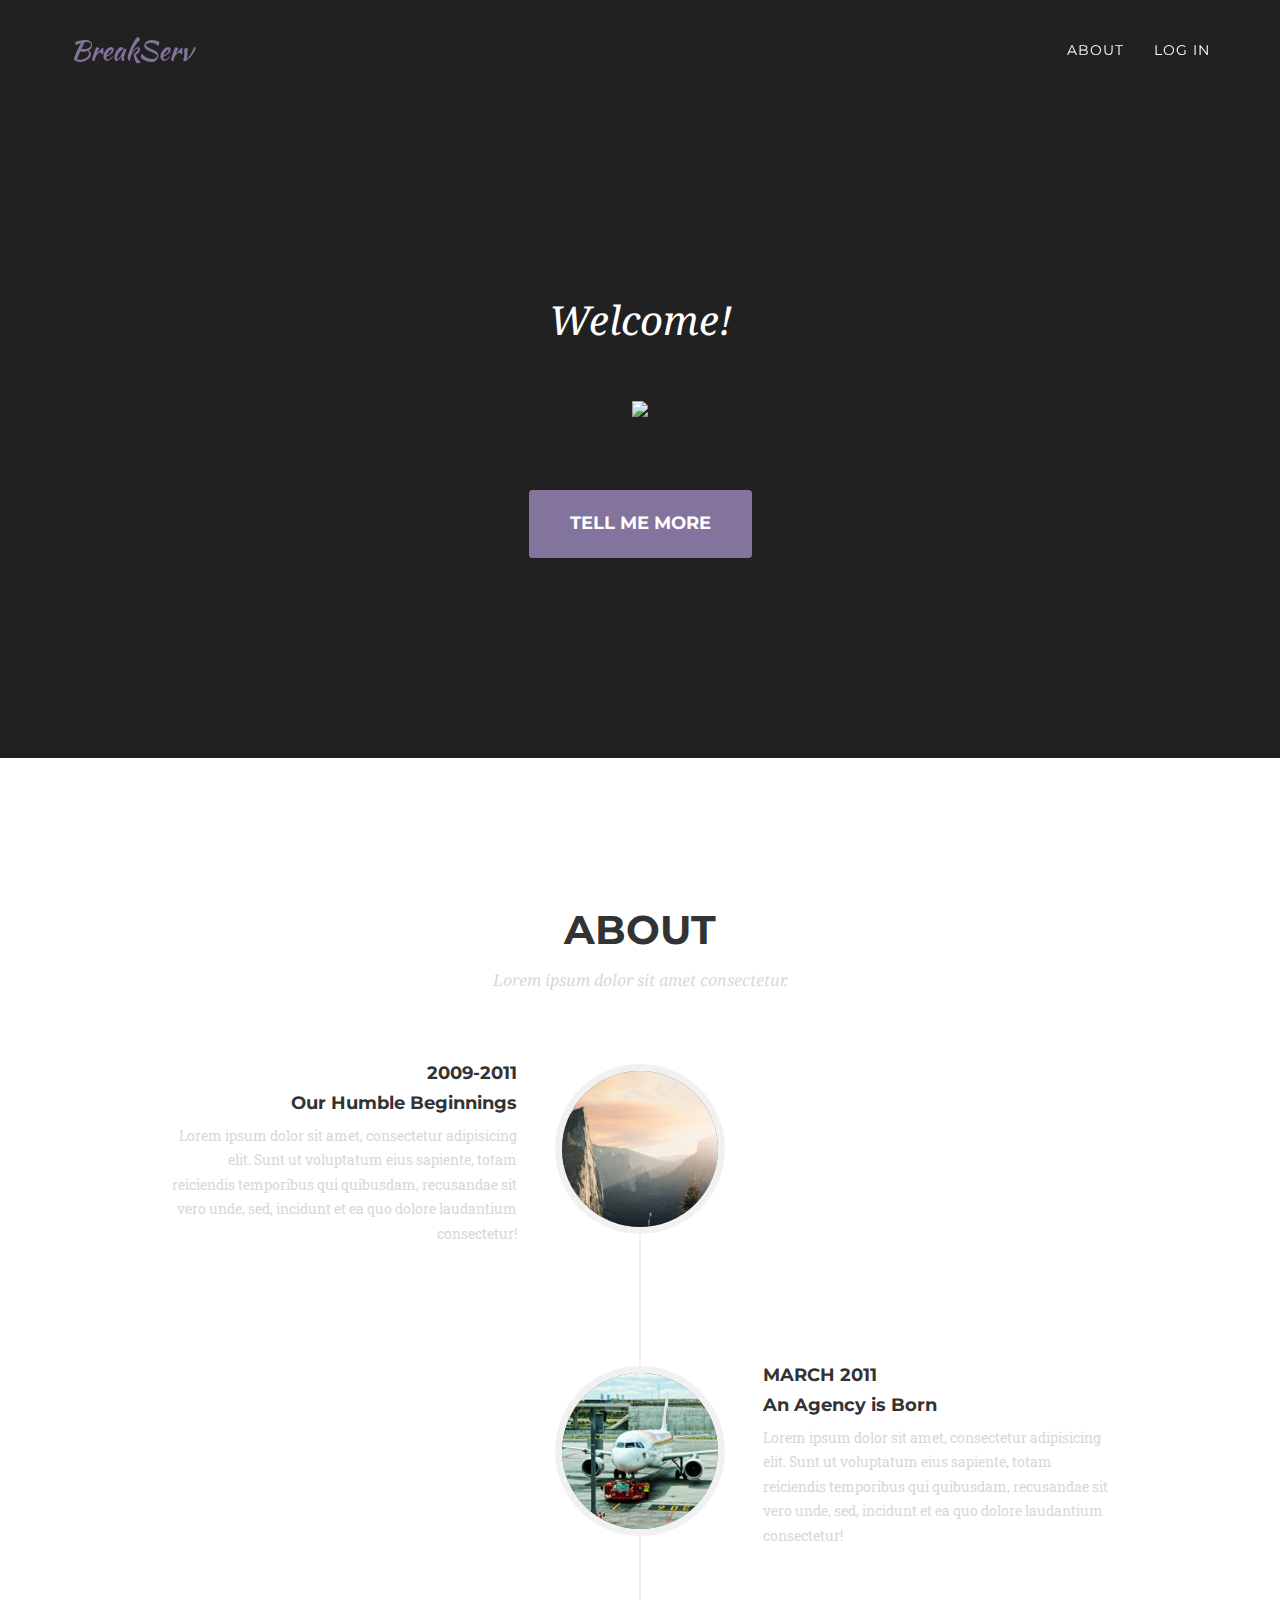
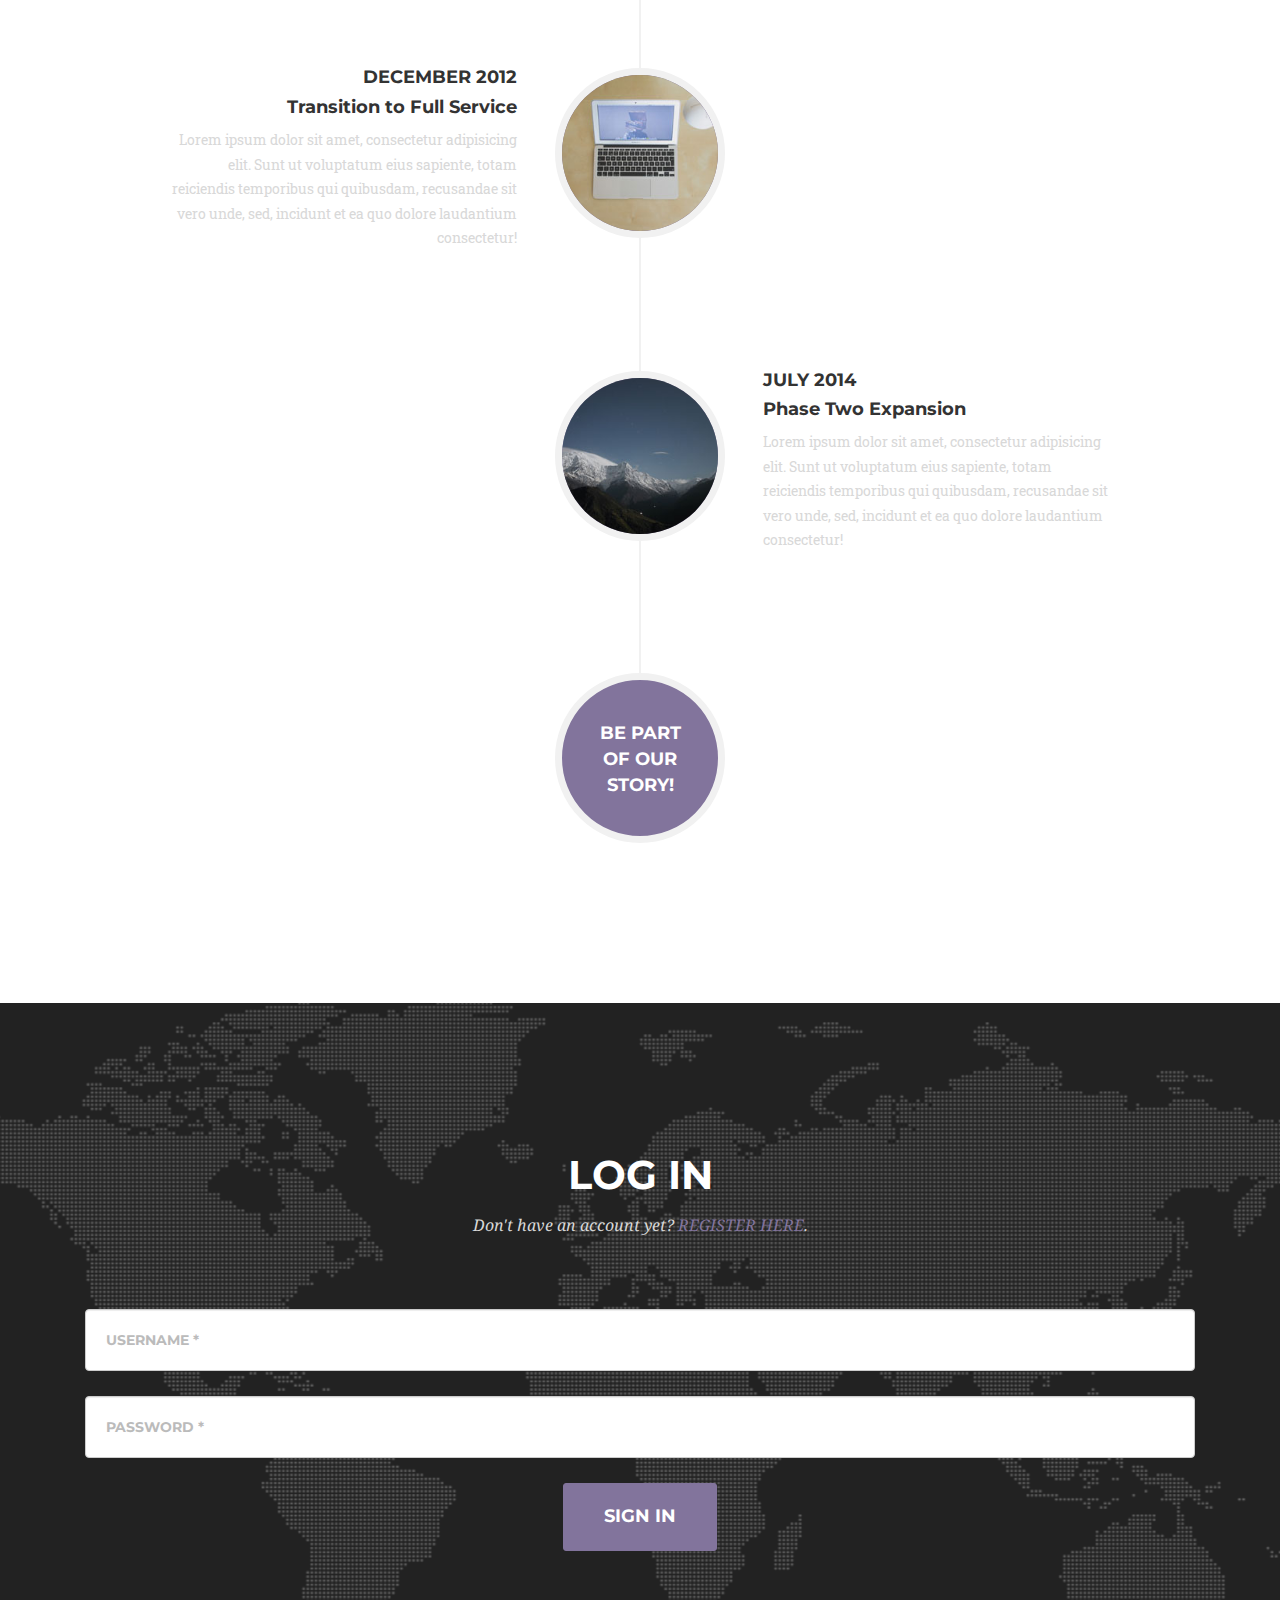
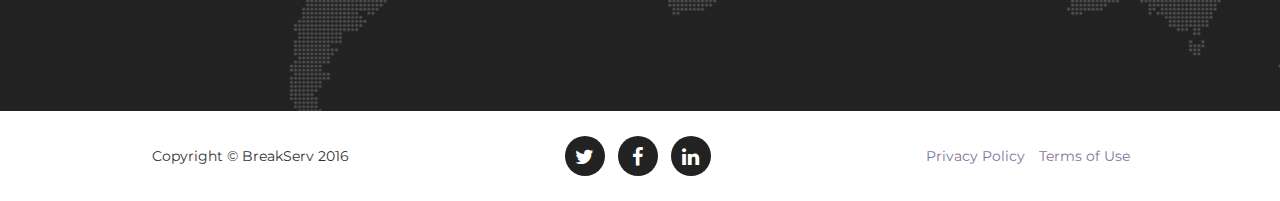
==== index.html @ 4811fb1a "." ====
<!DOCTYPE html>
<html lang="en">

<head>

<!-- ***********************************************************************
     SKELETAL CODE FROM http://startbootstrap.com/template-overviews/agency/ 
     *********************************************************************** -->

    <meta charset="utf-8">
    <meta http-equiv="X-UA-Compatible" content="IE=edge">
    <meta name="viewport" content="width=device-width, initial-scale=1">
    <meta name="description" content="">
    <meta name="author" content="">

    <title>Agency - Start Bootstrap Theme</title>

    <!-- Bootstrap Core CSS -->
    <link href="css/bootstrap.min.css" rel="stylesheet">

    <!-- Custom CSS -->
    <link href="css/agency.css" rel="stylesheet">

    <!-- Custom Fonts -->
    <link href="font-awesome/css/font-awesome.min.css" rel="stylesheet" type="text/css">
    <link href="https://fonts.googleapis.com/css?family=Montserrat:400,700" rel="stylesheet" type="text/css">
    <link href='https://fonts.googleapis.com/css?family=Kaushan+Script' rel='stylesheet' type='text/css'>
    <link href='https://fonts.googleapis.com/css?family=Droid+Serif:400,700,400italic,700italic' rel='stylesheet' type='text/css'>
    <link href='https://fonts.googleapis.com/css?family=Roboto+Slab:400,100,300,700' rel='stylesheet' type='text/css'>

    <!-- HTML5 Shim and Respond.js IE8 support of HTML5 elements and media queries -->
    <!-- WARNING: Respond.js doesn't work if you view the page via file:// -->
    <!--[if lt IE 9]>
        <script src="https://oss.maxcdn.com/libs/html5shiv/3.7.0/html5shiv.js"></script>
        <script src="https://oss.maxcdn.com/libs/respond.js/1.4.2/respond.min.js"></script>
    <![endif]-->

</head>

<body id="page-top" class="index">

    <!-- Navigation -->
    <nav class="navbar navbar-default navbar-fixed-top">
        <div class="container">
            <!-- Brand and toggle get grouped for better mobile display -->
            <div class="navbar-header page-scroll">
                <button type="button" class="navbar-toggle" data-toggle="collapse" data-target="#bs-example-navbar-collapse-1">
                    <span class="sr-only">Toggle navigation</span>
                    <span class="icon-bar"></span>
                    <span class="icon-bar"></span>
                    <span class="icon-bar"></span>
                </button>
                <a class="navbar-brand page-scroll" href="#page-top">BreakServ</a>
            </div>

            <!-- Collect the nav links, forms, and other content for toggling -->
            <div class="collapse navbar-collapse" id="bs-example-navbar-collapse-1">
                <ul class="nav navbar-nav navbar-right">
                    <li class="hidden">
                        <a href="#page-top"></a>
                    </li>
               <!-- <li>
                        <a class="page-scroll" href="#services">Services</a>
                    </li>
                    <li>
                        <a class="page-scroll" href="#portfolio">Portfolio</a>
                    </li> -->
                    <li>
                        <a class="page-scroll" href="#about">About</a>
                    </li>
               <!--     <li>
                        <a class="page-scroll" href="#team">Team</a>
                    </li> -->
                    <li>
                        <a class="page-scroll" href="#login">Log In</a>
                    </li>
                </ul>
            </div>
            <!-- /.navbar-collapse -->
        </div>
        <!-- /.container-fluid -->
    </nav>

    <!-- Header -->
    <header>
        <div class="container">
            <div class="intro-text">
                <div class="intro-lead-in">Welcome!</div>
                <div class="intro-heading"><img src="http://atian.mycpanel2.princeton.edu/breakserv/img/BSLogo.png" width=80%></div>
                <a href="#about" class="page-scroll btn btn-xl">Tell Me More</a>
            </div>
        </div>
    </header>

    <!-- About Section -->
    <section id="about">
        <div class="container">
            <div class="row">
                <div class="col-lg-12 text-center">
                    <h2 class="section-heading">About</h2>
                    <h3 class="section-subheading text-muted">Lorem ipsum dolor sit amet consectetur.</h3>
                </div>
            </div>
            <div class="row">
                <div class="col-lg-12">
                    <ul class="timeline">
                        <li>
                            <div class="timeline-image">
                                <img class="img-circle img-responsive" src="img/about/1.jpg" alt="">
                            </div>
                            <div class="timeline-panel">
                                <div class="timeline-heading">
                                    <h4>2009-2011</h4>
                                    <h4 class="subheading">Our Humble Beginnings</h4>
                                </div>
                                <div class="timeline-body">
                                    <p class="text-muted">Lorem ipsum dolor sit amet, consectetur adipisicing elit. Sunt ut voluptatum eius sapiente, totam reiciendis temporibus qui quibusdam, recusandae sit vero unde, sed, incidunt et ea quo dolore laudantium consectetur!</p>
                                </div>
                            </div>
                        </li>
                        <li class="timeline-inverted">
                            <div class="timeline-image">
                                <img class="img-circle img-responsive" src="img/about/2.jpg" alt="">
                            </div>
                            <div class="timeline-panel">
                                <div class="timeline-heading">
                                    <h4>March 2011</h4>
                                    <h4 class="subheading">An Agency is Born</h4>
                                </div>
                                <div class="timeline-body">
                                    <p class="text-muted">Lorem ipsum dolor sit amet, consectetur adipisicing elit. Sunt ut voluptatum eius sapiente, totam reiciendis temporibus qui quibusdam, recusandae sit vero unde, sed, incidunt et ea quo dolore laudantium consectetur!</p>
                                </div>
                            </div>
                        </li>
                        <li>
                            <div class="timeline-image">
                                <img class="img-circle img-responsive" src="img/about/3.jpg" alt="">
                            </div>
                            <div class="timeline-panel">
                                <div class="timeline-heading">
                                    <h4>December 2012</h4>
                                    <h4 class="subheading">Transition to Full Service</h4>
                                </div>
                                <div class="timeline-body">
                                    <p class="text-muted">Lorem ipsum dolor sit amet, consectetur adipisicing elit. Sunt ut voluptatum eius sapiente, totam reiciendis temporibus qui quibusdam, recusandae sit vero unde, sed, incidunt et ea quo dolore laudantium consectetur!</p>
                                </div>
                            </div>
                        </li>
                        <li class="timeline-inverted">
                            <div class="timeline-image">
                                <img class="img-circle img-responsive" src="img/about/4.jpg" alt="">
                            </div>
                            <div class="timeline-panel">
                                <div class="timeline-heading">
                                    <h4>July 2014</h4>
                                    <h4 class="subheading">Phase Two Expansion</h4>
                                </div>
                                <div class="timeline-body">
                                    <p class="text-muted">Lorem ipsum dolor sit amet, consectetur adipisicing elit. Sunt ut voluptatum eius sapiente, totam reiciendis temporibus qui quibusdam, recusandae sit vero unde, sed, incidunt et ea quo dolore laudantium consectetur!</p>
                                </div>
                            </div>
                        </li>
                        <li class="timeline-inverted">
                            <div class="timeline-image">
                                <h4>Be Part
                                    <br>Of Our
                                    <br>Story!</h4>
                            </div>
                        </li>
                    </ul>
                </div>
            </div>
        </div>
    </section>

    <!-- LogIn Section -->
    <section id="login">
        <div class="container">
            <div class="row">
                <div class="col-lg-12 text-center">
                    <h2 class="section-heading">Log In</h2>
                    <h3 class="section-subheading text-muted">Don't have an account yet? <a href="newMember.html">REGISTER HERE</a>.</h3>
                </div>
            </div>
            <div class="row">
                <div class="col-lg-12">


         <!--<td ALIGN=RIGHT><FORM action="login.php" method="post">
         <P>
         <center>
         <LABEL for="user">Username: </LABEL>
              <INPUT type="text" name="User"><BR>
         <LABEL for="pass">Password: </LABEL>
              <INPUT type="password" name="Pass"><BR><BR><BR>
<button type="submit" class="btn btn-xl">Sign In</button></center>
         </P>
         </FORM>
         </td> </tr> </table>
         </div>
         </div>-->


        <div class="col-lg-12 text-center">
         <td ALIGN=RIGHT><FORM action="login.php" method="post">

                    <div class="form-group">
                     <input type="text" class="form-control" placeholder="Username *" name="User" required data-validation-required-message="Please enter your username.">
                     </div>
                                <div class="form-group">
                     <input type="password" class="form-control" placeholder="Password *" name="Pass" required data-validation-required-message="Please enter your password.">
                     </div>

<button type="submit" class="btn btn-xl">Sign In</button></center>
         </P>
         </FORM>
         </td> </tr> </table>
         </div>
         </div>
<!--
                    <td ALIGN=RIGHT><form action="login.php" method="post">
                    <div class="form-group">
                     <input type="text" class="form-control" placeholder="Username *" id="Email" required data-validation-required-message="Please enter your username.">
                     </div>
                    <div class="form-group">
                     <input type="text" class="form-control" placeholder="Password *" id="Pass" required data-validation-required-message="Please enter your password.">
                     </div>
                            <div class="col-lg-12 text-center">
                                <div id="success"></div>
                                <INPUT type="submit" value="Sign In">
                            </div>
                            </form> -->

                  <!--  <form name="sentMessage" id="contactForm" novalidate>
                        <div class="row">
                            <div class="col-md-6">
                                <div class="form-group">
                                    <input type="text" class="form-control" placeholder="Username *" id="name" required data-validation-required-message="Please enter your name.">
                                    <p class="help-block text-danger"></p>
                                </div>
                                <div class="form-group">
                                    <input type="email" class="form-control" placeholder="Your Email *" id="email" required data-validation-required-message="Please enter your email address.">
                                    <p class="help-block text-danger"></p>
                                </div>
                                <div class="form-group">
                                    <input type="tel" class="form-control" placeholder="Your Phone *" id="phone" required data-validation-required-message="Please enter your phone number.">
                                    <p class="help-block text-danger"></p>
                                </div>
                            </div>
                            <div class="col-md-6">
                                <div class="form-group">
                                    <textarea class="form-control" placeholder="Your Message *" id="message" required data-validation-required-message="Please enter a message."></textarea>
                                    <p class="help-block text-danger"></p>
                                </div>
                            </div>
                            <div class="clearfix"></div>
                            <div class="col-lg-12 text-center">
                                <div id="success"></div>
                                <button type="submit" class="btn btn-xl">Send Message</button>
                            </div>
                        </div>
                    </form> -->
                </div>
            </div>
        </div>
    </section>

    <footer>
        <div class="container">
            <div class="row">
                <div class="col-md-4">
                    <span class="copyright">Copyright &copy; BreakServ 2016</span>
                </div>
                <div class="col-md-4">
                    <ul class="list-inline social-buttons">
                        <li><a href="#"><i class="fa fa-twitter"></i></a>
                        </li>
                        <li><a href="#"><i class="fa fa-facebook"></i></a>
                        </li>
                        <li><a href="#"><i class="fa fa-linkedin"></i></a>
                        </li>
                    </ul>
                </div>
                <div class="col-md-4">
                    <ul class="list-inline quicklinks">
                        <li><a href="#">Privacy Policy</a>
                        </li>
                        <li><a href="#">Terms of Use</a>
                        </li>
                    </ul>
                </div>
            </div>
        </div>
    </footer>

    <!-- Portfolio Modals -->
    <!-- Use the modals below to showcase details about your portfolio projects! -->

    <!-- Portfolio Modal 1 -->
    <div class="portfolio-modal modal fade" id="portfolioModal1" tabindex="-1" role="dialog" aria-hidden="true">
        <div class="modal-content">
            <div class="close-modal" data-dismiss="modal">
                <div class="lr">
                    <div class="rl">
                    </div>
                </div>
            </div>
            <div class="container">
                <div class="row">
                    <div class="col-lg-8 col-lg-offset-2">
                        <div class="modal-body">
                            <!-- Project Details Go Here -->
                            <h2>Project Name</h2>
                            <p class="item-intro text-muted">Lorem ipsum dolor sit amet consectetur.</p>
                            <img class="img-responsive img-centered" src="img/portfolio/roundicons-free.png" alt="">
                            <p>Use this area to describe your project. Lorem ipsum dolor sit amet, consectetur adipisicing elit. Est blanditiis dolorem culpa incidunt minus dignissimos deserunt repellat aperiam quasi sunt officia expedita beatae cupiditate, maiores repudiandae, nostrum, reiciendis facere nemo!</p>
                            <p>
                                <strong>Want these icons in this portfolio item sample?</strong>You can download 60 of them for free, courtesy of <a href="https://getdpd.com/cart/hoplink/18076?referrer=bvbo4kax5k8ogc">RoundIcons.com</a>, or you can purchase the 1500 icon set <a href="https://getdpd.com/cart/hoplink/18076?referrer=bvbo4kax5k8ogc">here</a>.</p>
                            <ul class="list-inline">
                                <li>Date: July 2014</li>
                                <li>Client: Round Icons</li>
                                <li>Category: Graphic Design</li>
                            </ul>
                            <button type="button" class="btn btn-primary" data-dismiss="modal"><i class="fa fa-times"></i> Close Project</button>
                        </div>
                    </div>
                </div>
            </div>
        </div>
    </div>

    <!-- Portfolio Modal 2 -->
    <div class="portfolio-modal modal fade" id="portfolioModal2" tabindex="-1" role="dialog" aria-hidden="true">
        <div class="modal-content">
            <div class="close-modal" data-dismiss="modal">
                <div class="lr">
                    <div class="rl">
                    </div>
                </div>
            </div>
            <div class="container">
                <div class="row">
                    <div class="col-lg-8 col-lg-offset-2">
                        <div class="modal-body">
                            <h2>Project Heading</h2>
                            <p class="item-intro text-muted">Lorem ipsum dolor sit amet consectetur.</p>
                            <img class="img-responsive img-centered" src="img/portfolio/startup-framework-preview.png" alt="">
                            <p><a href="http://designmodo.com/startup/?u=787">Startup Framework</a> is a website builder for professionals. Startup Framework contains components and complex blocks (PSD+HTML Bootstrap themes and templates) which can easily be integrated into almost any design. All of these components are made in the same style, and can easily be integrated into projects, allowing you to create hundreds of solutions for your future projects.</p>
                            <p>You can preview Startup Framework <a href="http://designmodo.com/startup/?u=787">here</a>.</p>
                            <button type="button" class="btn btn-primary" data-dismiss="modal"><i class="fa fa-times"></i> Close Project</button>
                        </div>
                    </div>
                </div>
            </div>
        </div>
    </div>

    <!-- Portfolio Modal 3 -->
    <div class="portfolio-modal modal fade" id="portfolioModal3" tabindex="-1" role="dialog" aria-hidden="true">
        <div class="modal-content">
            <div class="close-modal" data-dismiss="modal">
                <div class="lr">
                    <div class="rl">
                    </div>
                </div>
            </div>
            <div class="container">
                <div class="row">
                    <div class="col-lg-8 col-lg-offset-2">
                        <div class="modal-body">
                            <!-- Project Details Go Here -->
                            <h2>Project Name</h2>
                            <p class="item-intro text-muted">Lorem ipsum dolor sit amet consectetur.</p>
                            <img class="img-responsive img-centered" src="img/portfolio/treehouse-preview.png" alt="">
                            <p>Treehouse is a free PSD web template built by <a href="https://www.behance.net/MathavanJaya">Mathavan Jaya</a>. This is bright and spacious design perfect for people or startup companies looking to showcase their apps or other projects.</p>
                            <p>You can download the PSD template in this portfolio sample item at <a href="http://freebiesxpress.com/gallery/treehouse-free-psd-web-template/">FreebiesXpress.com</a>.</p>
                            <button type="button" class="btn btn-primary" data-dismiss="modal"><i class="fa fa-times"></i> Close Project</button>
                        </div>
                    </div>
                </div>
            </div>
        </div>
    </div>

    <!-- Portfolio Modal 4 -->
    <div class="portfolio-modal modal fade" id="portfolioModal4" tabindex="-1" role="dialog" aria-hidden="true">
        <div class="modal-content">
            <div class="close-modal" data-dismiss="modal">
                <div class="lr">
                    <div class="rl">
                    </div>
                </div>
            </div>
            <div class="container">
                <div class="row">
                    <div class="col-lg-8 col-lg-offset-2">
                        <div class="modal-body">
                            <!-- Project Details Go Here -->
                            <h2>Project Name</h2>
                            <p class="item-intro text-muted">Lorem ipsum dolor sit amet consectetur.</p>
                            <img class="img-responsive img-centered" src="img/portfolio/golden-preview.png" alt="">
                            <p>Start Bootstrap's Agency theme is based on Golden, a free PSD website template built by <a href="https://www.behance.net/MathavanJaya">Mathavan Jaya</a>. Golden is a modern and clean one page web template that was made exclusively for Best PSD Freebies. This template has a great portfolio, timeline, and meet your team sections that can be easily modified to fit your needs.</p>
                            <p>You can download the PSD template in this portfolio sample item at <a href="http://freebiesxpress.com/gallery/golden-free-one-page-web-template/">FreebiesXpress.com</a>.</p>
                            <button type="button" class="btn btn-primary" data-dismiss="modal"><i class="fa fa-times"></i> Close Project</button>
                        </div>
                    </div>
                </div>
            </div>
        </div>
    </div>

    <!-- Portfolio Modal 5 -->
    <div class="portfolio-modal modal fade" id="portfolioModal5" tabindex="-1" role="dialog" aria-hidden="true">
        <div class="modal-content">
            <div class="close-modal" data-dismiss="modal">
                <div class="lr">
                    <div class="rl">
                    </div>
                </div>
            </div>
            <div class="container">
                <div class="row">
                    <div class="col-lg-8 col-lg-offset-2">
                        <div class="modal-body">
                            <!-- Project Details Go Here -->
                            <h2>Project Name</h2>
                            <p class="item-intro text-muted">Lorem ipsum dolor sit amet consectetur.</p>
                            <img class="img-responsive img-centered" src="img/portfolio/escape-preview.png" alt="">
                            <p>Escape is a free PSD web template built by <a href="https://www.behance.net/MathavanJaya">Mathavan Jaya</a>. Escape is a one page web template that was designed with agencies in mind. This template is ideal for those looking for a simple one page solution to describe your business and offer your services.</p>
                            <p>You can download the PSD template in this portfolio sample item at <a href="http://freebiesxpress.com/gallery/escape-one-page-psd-web-template/">FreebiesXpress.com</a>.</p>
                            <button type="button" class="btn btn-primary" data-dismiss="modal"><i class="fa fa-times"></i> Close Project</button>
                        </div>
                    </div>
                </div>
            </div>
        </div>
    </div>

    <!-- Portfolio Modal 6 -->
    <div class="portfolio-modal modal fade" id="portfolioModal6" tabindex="-1" role="dialog" aria-hidden="true">
        <div class="modal-content">
            <div class="close-modal" data-dismiss="modal">
                <div class="lr">
                    <div class="rl">
                    </div>
                </div>
            </div>
            <div class="container">
                <div class="row">
                    <div class="col-lg-8 col-lg-offset-2">
                        <div class="modal-body">
                            <!-- Project Details Go Here -->
                            <h2>Project Name</h2>
                            <p class="item-intro text-muted">Lorem ipsum dolor sit amet consectetur.</p>
                            <img class="img-responsive img-centered" src="img/portfolio/dreams-preview.png" alt="">
                            <p>Dreams is a free PSD web template built by <a href="https://www.behance.net/MathavanJaya">Mathavan Jaya</a>. Dreams is a modern one page web template designed for almost any purpose. It’s a beautiful template that’s designed with the Bootstrap framework in mind.</p>
                            <p>You can download the PSD template in this portfolio sample item at <a href="http://freebiesxpress.com/gallery/dreams-free-one-page-web-template/">FreebiesXpress.com</a>.</p>
                            <button type="button" class="btn btn-primary" data-dismiss="modal"><i class="fa fa-times"></i> Close Project</button>
                        </div>
                    </div>
                </div>
            </div>
        </div>
    </div>

    <!-- jQuery -->
    <script src="js/jquery.js"></script>

    <!-- Bootstrap Core JavaScript -->
    <script src="js/bootstrap.min.js"></script>

    <!-- Plugin JavaScript -->
    <script src="http://cdnjs.cloudflare.com/ajax/libs/jquery-easing/1.3/jquery.easing.min.js"></script>
    <script src="js/classie.js"></script>
    <script src="js/cbpAnimatedHeader.js"></script>

    <!-- Contact Form JavaScript -->
    <script src="js/jqBootstrapValidation.js"></script>
    <script src="js/contact_me.js"></script>

    <!-- Custom Theme JavaScript -->
    <script src="js/agency.js"></script>

</body>

</html>
---- css/agency.css ----
body{overflow-x:hidden;font-family:"Roboto Slab","Helvetica Neue",Helvetica,Arial,sans-serif}.text-muted{color:#d8d8d8}.text-primary{color:#82749c}p{font-size:14px;line-height:1.75}p.large{font-size:16px}a,a:hover,a:focus,a:active,a.active{outline:0}a{color:#82749c}a:hover,a:focus,a:active,a.active{color:#749c76}h1,h2,h3,h4,h5,h6{font-family:Montserrat,"Helvetica Neue",Helvetica,Arial,sans-serif;text-transform:uppercase;font-weight:700}.img-centered{margin:0 auto}.bg-light-gray{background-color:#f7f7f7}.bg-darkest-gray{background-color:#222}.btn-primary{color:#fff;background-color:#82749c;border-color:#82749c;font-family:Montserrat,"Helvetica Neue",Helvetica,Arial,sans-serif;text-transform:uppercase;font-weight:700}.btn-primary:hover,.btn-primary:focus,.btn-primary:active,.btn-primary.active,.open .dropdown-toggle.btn-primary{color:#fff;background-color:#749c76;border-color:#f6bf01}.btn-primary:active,.btn-primary.active,.open .dropdown-toggle.btn-primary{background-image:none}.btn-primary.disabled,.btn-primary[disabled],fieldset[disabled] .btn-primary,.btn-primary.disabled:hover,.btn-primary[disabled]:hover,fieldset[disabled] .btn-primary:hover,.btn-primary.disabled:focus,.btn-primary[disabled]:focus,fieldset[disabled] .btn-primary:focus,.btn-primary.disabled:active,.btn-primary[disabled]:active,fieldset[disabled] .btn-primary:active,.btn-primary.disabled.active,.btn-primary[disabled].active,fieldset[disabled] .btn-primary.active{background-color:#82749c;border-color:#82749c}.btn-primary .badge{color:#82749c;background-color:#fff}.btn-xl{color:#fff;background-color:#82749c;border-color:#82749c;font-family:Montserrat,"Helvetica Neue",Helvetica,Arial,sans-serif;text-transform:uppercase;font-weight:700;border-radius:3px;font-size:18px;padding:20px 40px}.btn-xl:hover,.btn-xl:focus,.btn-xl:active,.btn-xl.active,.open .dropdown-toggle.btn-xl{color:#fff;background-color:#749c76;border-color:#f6bf01}.btn-xl:active,.btn-xl.active,.open .dropdown-toggle.btn-xl{background-image:none}.btn-xl.disabled,.btn-xl[disabled],fieldset[disabled] .btn-xl,.btn-xl.disabled:hover,.btn-xl[disabled]:hover,fieldset[disabled] .btn-xl:hover,.btn-xl.disabled:focus,.btn-xl[disabled]:focus,fieldset[disabled] .btn-xl:focus,.btn-xl.disabled:active,.btn-xl[disabled]:active,fieldset[disabled] .btn-xl:active,.btn-xl.disabled.active,.btn-xl[disabled].active,fieldset[disabled] .btn-xl.active{background-color:#82749c;border-color:#82749c}.btn-xl .badge{color:#82749c;background-color:#fff}.navbar-default{background-color:#222;border-color:transparent}.navbar-default .navbar-brand{color:#82749c;font-family:"Kaushan Script","Helvetica Neue",Helvetica,Arial,cursive}.navbar-default .navbar-brand:hover,.navbar-default .navbar-brand:focus,.navbar-default .navbar-brand:active,.navbar-default .navbar-brand.active{color:#749c76}.navbar-default .navbar-collapse{border-color:rgba(255,255,255,.02)}.navbar-default .navbar-toggle{background-color:#82749c;border-color:#82749c}.navbar-default .navbar-toggle .icon-bar{background-color:#fff}.navbar-default .navbar-toggle:hover,.navbar-default .navbar-toggle:focus{background-color:#82749c}.navbar-default .nav li a{font-family:Montserrat,"Helvetica Neue",Helvetica,Arial,sans-serif;text-transform:uppercase;font-weight:400;letter-spacing:1px;color:#fff}.navbar-default .nav li a:hover,.navbar-default .nav li a:focus{color:#82749c;outline:0}.navbar-default .navbar-nav>.active>a{border-radius:0;color:#fff;background-color:#82749c}.navbar-default .navbar-nav>.active>a:hover,.navbar-default .navbar-nav>.active>a:focus{color:#fff;background-color:#749c76}@media (min-width:768px){.navbar-default{background-color:transparent;padding:25px 0;-webkit-transition:padding .3s;-moz-transition:padding .3s;transition:padding .3s;border:0}.navbar-default .navbar-brand{font-size:2em;-webkit-transition:all .3s;-moz-transition:all .3s;transition:all .3s}.navbar-default .navbar-nav>.active>a{border-radius:3px}.navbar-default.navbar-shrink{background-color:#222;padding:10px 0}.navbar-default.navbar-shrink .navbar-brand{font-size:1.5em}}header{background-image:url(../img/header-bg.jpg);background-repeat:none;background-attachment:scroll;background-position:center center;-webkit-background-size:cover;-moz-background-size:cover;background-size:cover;-o-background-size:cover;text-align:center;color:#fff}header .intro-text{padding-top:100px;padding-bottom:50px}header .intro-text .intro-lead-in{font-family:"Droid Serif","Helvetica Neue",Helvetica,Arial,sans-serif;font-style:italic;font-size:22px;line-height:22px;margin-bottom:25px}header .intro-text .intro-heading{font-family:Montserrat,"Helvetica Neue",Helvetica,Arial,sans-serif;text-transform:uppercase;font-weight:700;font-size:50px;line-height:50px;margin-bottom:25px}@media (min-width:768px){header .intro-text{padding-top:300px;padding-bottom:200px}header .intro-text .intro-lead-in{font-family:"Droid Serif","Helvetica Neue",Helvetica,Arial,sans-serif;font-style:italic;font-size:40px;line-height:40px;margin-bottom:25px}header .intro-text .intro-heading{font-family:Montserrat,"Helvetica Neue",Helvetica,Arial,sans-serif;text-transform:uppercase;font-weight:700;font-size:75px;line-height:75px;margin-bottom:50px}}section{padding:100px 0}section h2.section-heading{font-size:40px;margin-top:0;margin-bottom:15px}section h3.section-subheading{font-size:16px;font-family:"Droid Serif","Helvetica Neue",Helvetica,Arial,sans-serif;text-transform:none;font-style:italic;font-weight:400;margin-bottom:75px}@media (min-width:768px){section{padding:150px 0}}.service-heading{margin:15px 0;text-transform:none}#portfolio .portfolio-item{margin:0 0 15px;right:0}#portfolio .portfolio-item .portfolio-link{display:block;position:relative;max-width:400px;margin:0 auto}#portfolio .portfolio-item .portfolio-link .portfolio-hover{background:rgba(254,209,54,.9);position:absolute;width:100%;height:100%;opacity:0;transition:all ease .5s;-webkit-transition:all ease .5s;-moz-transition:all ease .5s}#portfolio .portfolio-item .portfolio-link .portfolio-hover:hover{opacity:1}#portfolio .portfolio-item .portfolio-link .portfolio-hover .portfolio-hover-content{position:absolute;width:100%;height:20px;font-size:20px;text-align:center;top:50%;margin-top:-12px;color:#fff}#portfolio .portfolio-item .portfolio-link .portfolio-hover .portfolio-hover-content i{margin-top:-12px}#portfolio .portfolio-item .portfolio-link .portfolio-hover .portfolio-hover-content h3,#portfolio .portfolio-item .portfolio-link .portfolio-hover .portfolio-hover-content h4{margin:0}#portfolio .portfolio-item .portfolio-caption{max-width:400px;margin:0 auto;background-color:#fff;text-align:center;padding:25px}#portfolio .portfolio-item .portfolio-caption h4{text-transform:none;margin:0}#portfolio .portfolio-item .portfolio-caption p{font-family:"Droid Serif","Helvetica Neue",Helvetica,Arial,sans-serif;font-style:italic;font-size:16px;margin:0}#portfolio *{z-index:2}@media (min-width:767px){#portfolio .portfolio-item{margin:0 0 30px}}.timeline{list-style:none;padding:0;position:relative}.timeline:before{top:0;bottom:0;position:absolute;content:"";width:2px;background-color:#f1f1f1;left:40px;margin-left:-1.5px}.timeline>li{margin-bottom:50px;position:relative;min-height:50px}.timeline>li:before,.timeline>li:after{content:" ";display:table}.timeline>li:after{clear:both}.timeline>li .timeline-panel{width:100%;float:right;padding:0 20px 0 100px;position:relative;text-align:left}.timeline>li .timeline-panel:before{border-left-width:0;border-right-width:15px;left:-15px;right:auto}.timeline>li .timeline-panel:after{border-left-width:0;border-right-width:14px;left:-14px;right:auto}.timeline>li .timeline-image{left:0;margin-left:0;width:80px;height:80px;position:absolute;z-index:100;background-color:#82749c;color:#fff;border-radius:100%;border:7px solid #f1f1f1;text-align:center}.timeline>li .timeline-image h4{font-size:10px;margin-top:12px;line-height:14px}.timeline>li.timeline-inverted>.timeline-panel{float:right;text-align:left;padding:0 20px 0 100px}.timeline>li.timeline-inverted>.timeline-panel:before{border-left-width:0;border-right-width:15px;left:-15px;right:auto}.timeline>li.timeline-inverted>.timeline-panel:after{border-left-width:0;border-right-width:14px;left:-14px;right:auto}.timeline>li:last-child{margin-bottom:0}.timeline .timeline-heading h4{margin-top:0;color:inherit}.timeline .timeline-heading h4.subheading{text-transform:none}.timeline .timeline-body>p,.timeline .timeline-body>ul{margin-bottom:0}@media (min-width:768px){.timeline:before{left:50%}.timeline>li{margin-bottom:100px;min-height:100px}.timeline>li .timeline-panel{width:41%;float:left;padding:0 20px 20px 30px;text-align:right}.timeline>li .timeline-image{width:100px;height:100px;left:50%;margin-left:-50px}.timeline>li .timeline-image h4{font-size:13px;margin-top:16px;line-height:18px}.timeline>li.timeline-inverted>.timeline-panel{float:right;text-align:left;padding:0 30px 20px 20px}}@media (min-width:992px){.timeline>li{min-height:150px}.timeline>li .timeline-panel{padding:0 20px 20px}.timeline>li .timeline-image{width:150px;height:150px;margin-left:-75px}.timeline>li .timeline-image h4{font-size:18px;margin-top:30px;line-height:26px}.timeline>li.timeline-inverted>.timeline-panel{padding:0 20px 20px}}@media (min-width:1200px){.timeline>li{min-height:170px}.timeline>li .timeline-panel{padding:0 20px 20px 100px}.timeline>li .timeline-image{width:170px;height:170px;margin-left:-85px}.timeline>li .timeline-image h4{margin-top:40px}.timeline>li.timeline-inverted>.timeline-panel{padding:0 100px 20px 20px}}.team-member{text-align:center;margin-bottom:50px}.team-member img{margin:0 auto;border:7px solid #fff}.team-member h4{margin-top:25px;margin-bottom:0;text-transform:none}.team-member p{margin-top:0}aside.clients img{margin:50px auto}section#login{background-color:#222;background-image:url(../img/map-image.png);background-position:center;background-repeat:no-repeat}section#login .section-heading{color:#fff}section#login .form-group{margin-bottom:25px}section#login .form-group input,section#login .form-group textarea{padding:20px}section#login .form-group input.form-control{height:auto}section#login .form-group textarea.form-control{height:236px}section#login .form-control:focus{border-color:#82749c;box-shadow:none}section#login ::-webkit-input-placeholder{font-family:Montserrat,"Helvetica Neue",Helvetica,Arial,sans-serif;text-transform:uppercase;font-weight:700;color:#bbb}section#login :-moz-placeholder{font-family:Montserrat,"Helvetica Neue",Helvetica,Arial,sans-serif;text-transform:uppercase;font-weight:700;color:#bbb}section#login ::-moz-placeholder{font-family:Montserrat,"Helvetica Neue",Helvetica,Arial,sans-serif;text-transform:uppercase;font-weight:700;color:#bbb}section#login :-ms-input-placeholder{font-family:Montserrat,"Helvetica Neue",Helvetica,Arial,sans-serif;text-transform:uppercase;font-weight:700;color:#bbb}section#login .text-danger{color:#e74c3c}footer{padding:25px 0;text-align:center}footer span.copyright{line-height:40px;font-family:Montserrat,"Helvetica Neue",Helvetica,Arial,sans-serif;text-transform:uppercase;text-transform:none}footer ul.quicklinks{margin-bottom:0;line-height:40px;font-family:Montserrat,"Helvetica Neue",Helvetica,Arial,sans-serif;text-transform:uppercase;text-transform:none}ul.social-buttons{margin-bottom:0}ul.social-buttons li a{display:block;background-color:#222;height:40px;width:40px;border-radius:100%;font-size:20px;line-height:40px;color:#fff;outline:0;-webkit-transition:all .3s;-moz-transition:all .3s;transition:all .3s}ul.social-buttons li a:hover,ul.social-buttons li a:focus,ul.social-buttons li a:active{background-color:#82749c}.btn:focus,.btn:active,.btn.active,.btn:active:focus{outline:0}.portfolio-modal .modal-content{border-radius:0;background-clip:border-box;-webkit-box-shadow:none;box-shadow:none;border:0;min-height:100%;padding:100px 0;text-align:center}.portfolio-modal .modal-content h2{margin-bottom:15px;font-size:3em}.portfolio-modal .modal-content p{margin-bottom:30px}.portfolio-modal .modal-content p.item-intro{margin:20px 0 30px;font-family:"Droid Serif","Helvetica Neue",Helvetica,Arial,sans-serif;font-style:italic;font-size:16px}.portfolio-modal .modal-content ul.list-inline{margin-bottom:30px;margin-top:0}.portfolio-modal .modal-content img{margin-bottom:30px}.portfolio-modal .close-modal{position:absolute;width:75px;height:75px;background-color:transparent;top:25px;right:25px;cursor:pointer}.portfolio-modal .close-modal:hover{opacity:.3}.portfolio-modal .close-modal .lr{height:75px;width:1px;margin-left:35px;background-color:#222;transform:rotate(45deg);-ms-transform:rotate(45deg);-webkit-transform:rotate(45deg);z-index:1051}.portfolio-modal .close-modal .lr .rl{height:75px;width:1px;background-color:#222;transform:rotate(90deg);-ms-transform:rotate(90deg);-webkit-transform:rotate(90deg);z-index:1052}.portfolio-modal .modal-backdrop{opacity:0;display:none}::-moz-selection{text-shadow:none;background:#82749c}::selection{text-shadow:none;background:#82749c}img::selection{background:0 0}img::-moz-selection{background:0 0}body{webkit-tap-highlight-color:#82749c}
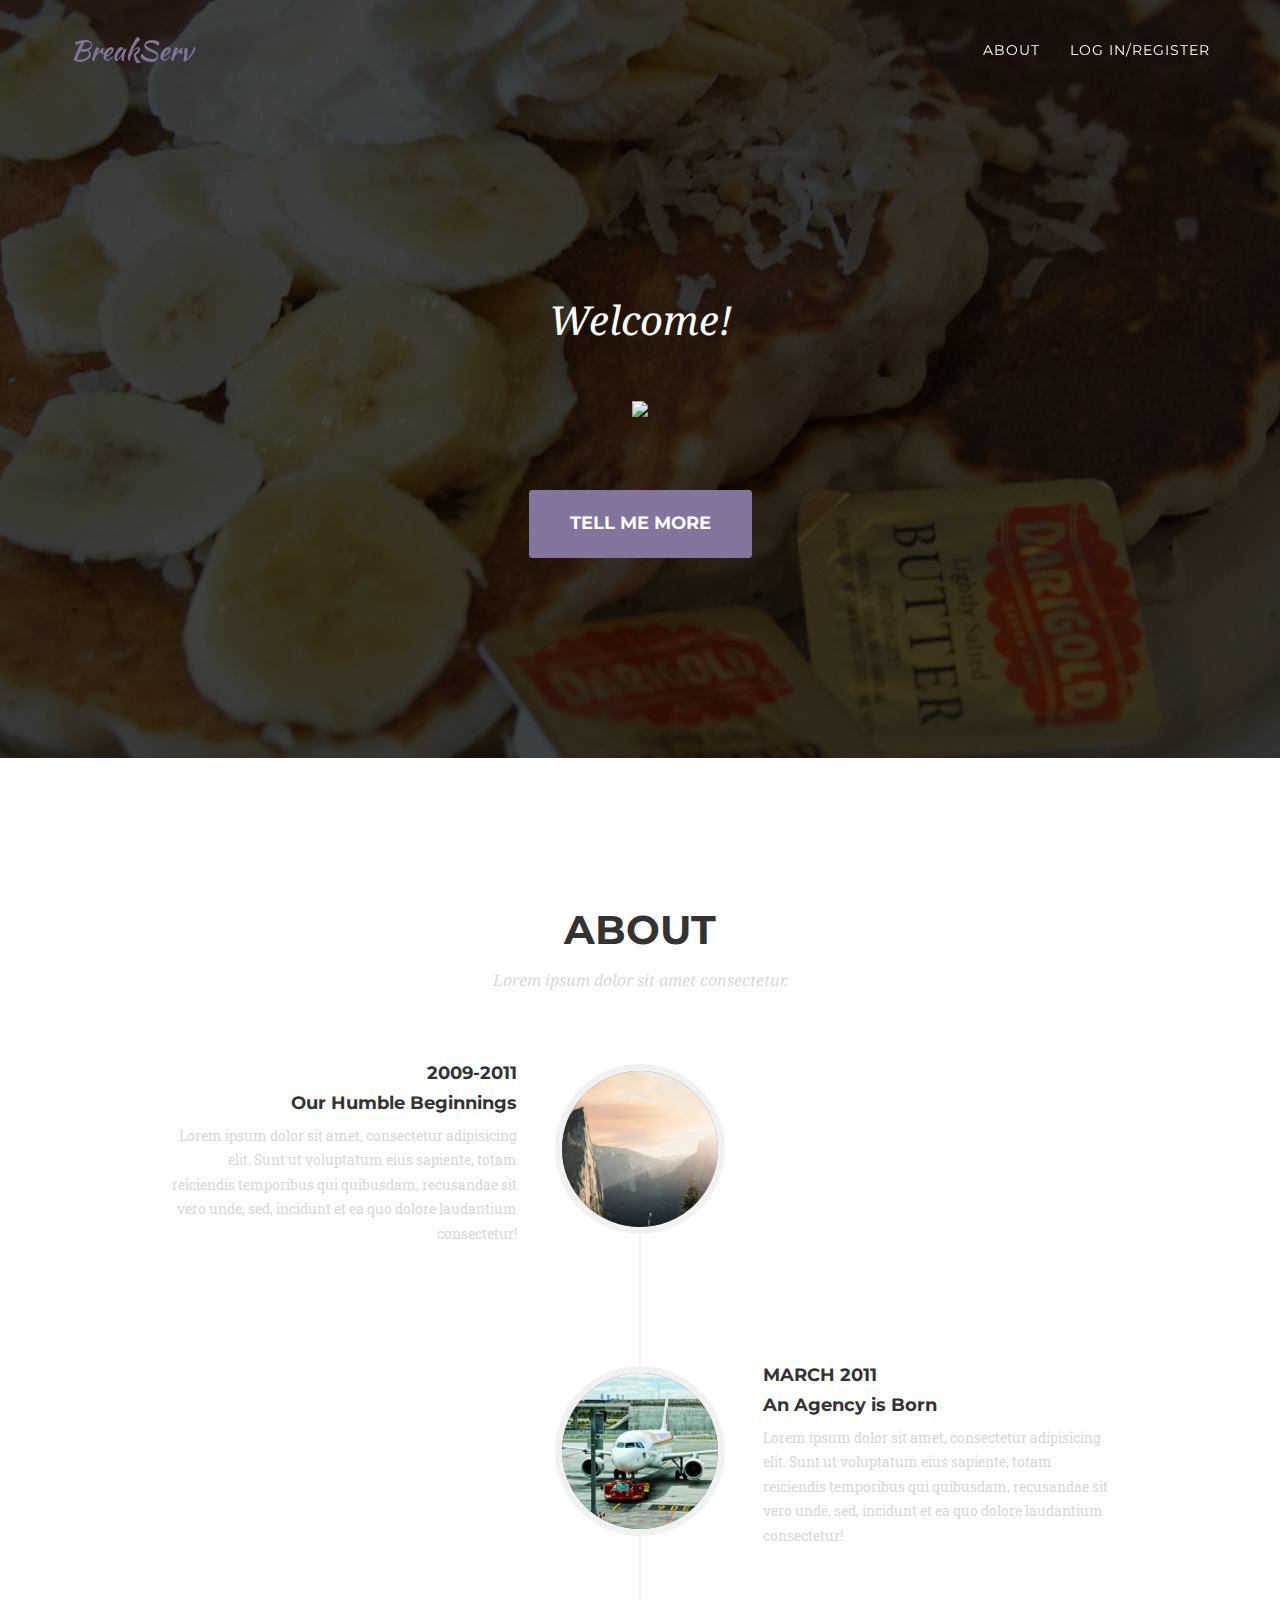
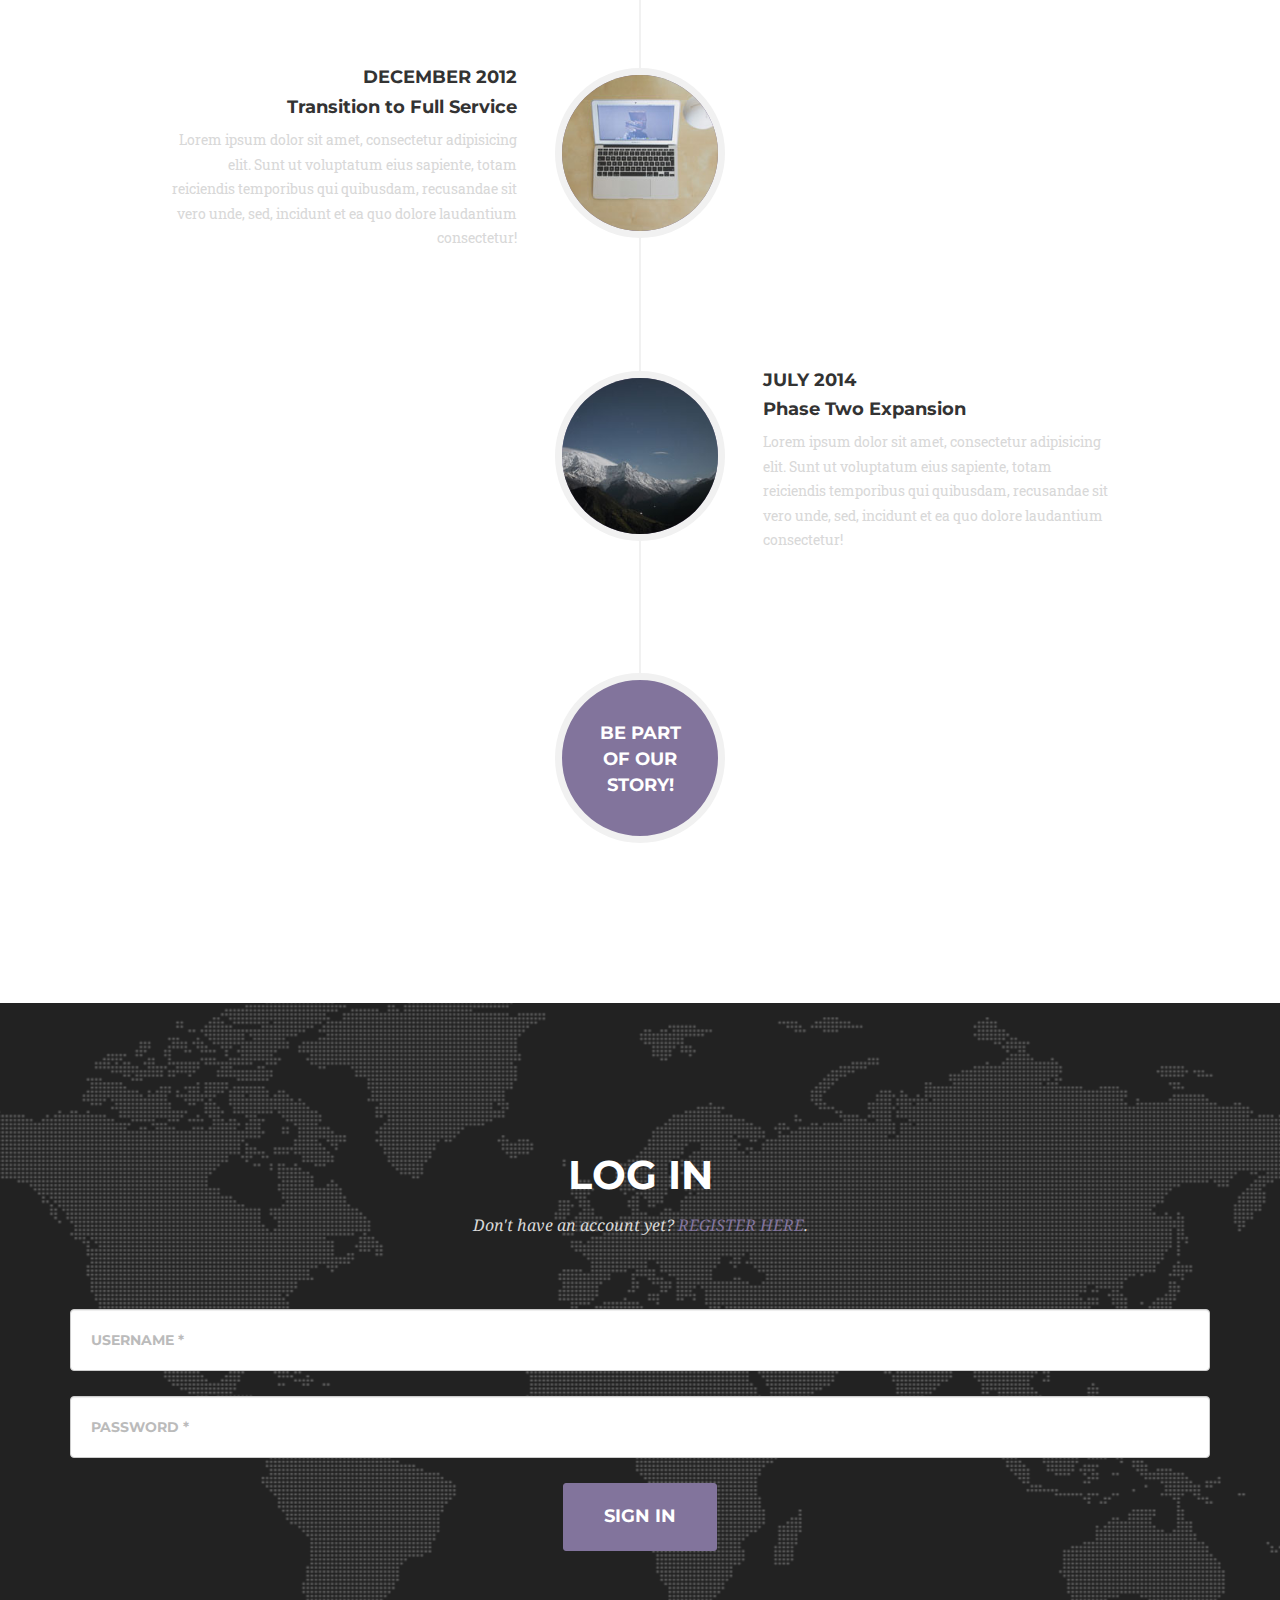
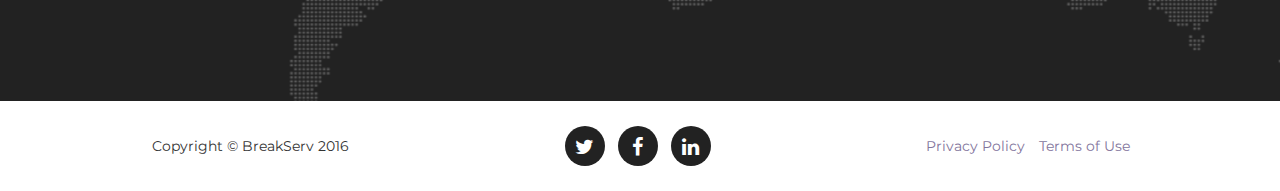
==== commit 102dd42c: "." ====
--- a/index.html
+++ b/index.html
@@ -13,7 +13,7 @@
     <meta name="description" content="">
     <meta name="author" content="">
 
-    <title>Agency - Start Bootstrap Theme</title>
+    <title>BreakServ</title>
 
     <!-- Bootstrap Core CSS -->
     <link href="css/bootstrap.min.css" rel="stylesheet">
@@ -59,20 +59,13 @@
                     <li class="hidden">
                         <a href="#page-top"></a>
                     </li>
-               <!-- <li>
-                        <a class="page-scroll" href="#services">Services</a>
-                    </li>
-                    <li>
-                        <a class="page-scroll" href="#portfolio">Portfolio</a>
-                    </li> -->
+
                     <li>
                         <a class="page-scroll" href="#about">About</a>
                     </li>
-               <!--     <li>
-                        <a class="page-scroll" href="#team">Team</a>
-                    </li> -->
+
                     <li>
-                        <a class="page-scroll" href="#login">Log In</a>
+                        <a class="page-scroll" href="#login">Log In/Register</a>
                     </li>
                 </ul>
             </div>
@@ -82,6 +75,7 @@
     </nav>
 
     <!-- Header -->
+    <!-- Header image from http://www.govisithawaii.com/2013/03/05/our-kauai-dining-guide-has-been-updated/ -->
     <header>
         <div class="container">
             <div class="intro-text">
@@ -182,84 +176,21 @@
                     <h3 class="section-subheading text-muted">Don't have an account yet? <a href="newMember.html">REGISTER HERE</a>.</h3>
                 </div>
             </div>
-            <div class="row">
-                <div class="col-lg-12">
-
-
-         <!--<td ALIGN=RIGHT><FORM action="login.php" method="post">
-         <P>
-         <center>
-         <LABEL for="user">Username: </LABEL>
-              <INPUT type="text" name="User"><BR>
-         <LABEL for="pass">Password: </LABEL>
-              <INPUT type="password" name="Pass"><BR><BR><BR>
-<button type="submit" class="btn btn-xl">Sign In</button></center>
-         </P>
-         </FORM>
-         </td> </tr> </table>
-         </div>
-         </div>-->
-
-
-        <div class="col-lg-12 text-center">
-         <td ALIGN=RIGHT><FORM action="login.php" method="post">
-
-                    <div class="form-group">
-                     <input type="text" class="form-control" placeholder="Username *" name="User" required data-validation-required-message="Please enter your username.">
-                     </div>
-                                <div class="form-group">
-                     <input type="password" class="form-control" placeholder="Password *" name="Pass" required data-validation-required-message="Please enter your password.">
-                     </div>
-
-<button type="submit" class="btn btn-xl">Sign In</button></center>
-         </P>
-         </FORM>
-         </td> </tr> </table>
-         </div>
-         </div>
-<!--
-                    <td ALIGN=RIGHT><form action="login.php" method="post">
-                    <div class="form-group">
-                     <input type="text" class="form-control" placeholder="Username *" id="Email" required data-validation-required-message="Please enter your username.">
-                     </div>
-                    <div class="form-group">
-                     <input type="text" class="form-control" placeholder="Password *" id="Pass" required data-validation-required-message="Please enter your password.">
-                     </div>
-                            <div class="col-lg-12 text-center">
-                                <div id="success"></div>
-                                <INPUT type="submit" value="Sign In">
-                            </div>
-                            </form> -->
-
-                  <!--  <form name="sentMessage" id="contactForm" novalidate>
-                        <div class="row">
-                            <div class="col-md-6">
-                                <div class="form-group">
-                                    <input type="text" class="form-control" placeholder="Username *" id="name" required data-validation-required-message="Please enter your name.">
-                                    <p class="help-block text-danger"></p>
-                                </div>
-                                <div class="form-group">
-                                    <input type="email" class="form-control" placeholder="Your Email *" id="email" required data-validation-required-message="Please enter your email address.">
-                                    <p class="help-block text-danger"></p>
-                                </div>
-                                <div class="form-group">
-                                    <input type="tel" class="form-control" placeholder="Your Phone *" id="phone" required data-validation-required-message="Please enter your phone number.">
-                                    <p class="help-block text-danger"></p>
-                                </div>
-                            </div>
-                            <div class="col-md-6">
-                                <div class="form-group">
-                                    <textarea class="form-control" placeholder="Your Message *" id="message" required data-validation-required-message="Please enter a message."></textarea>
-                                    <p class="help-block text-danger"></p>
-                                </div>
-                            </div>
-                            <div class="clearfix"></div>
-                            <div class="col-lg-12 text-center">
-                                <div id="success"></div>
-                                <button type="submit" class="btn btn-xl">Send Message</button>
-                            </div>
+
+            <div class="row">
+                <div class="col-lg-12 text-center">
+                    <FORM action="login.php" method="post">
+
+                        <div class="form-group">
+                            <input type="text" class="form-control" placeholder="Username *" name="User" required data-validation-required-message="Please enter your username.">
                         </div>
-                    </form> -->
+                        
+                        <div class="form-group">
+                            <input type="password" class="form-control" placeholder="Password *" name="Pass" required data-validation-required-message="Please enter your password.">
+                        </div>
+
+                        <button type="submit" class="btn btn-xl">Sign In</button></center>
+                    </FORM>
                 </div>
             </div>
         </div>
@@ -292,176 +223,6 @@
             </div>
         </div>
     </footer>
-
-    <!-- Portfolio Modals -->
-    <!-- Use the modals below to showcase details about your portfolio projects! -->
-
-    <!-- Portfolio Modal 1 -->
-    <div class="portfolio-modal modal fade" id="portfolioModal1" tabindex="-1" role="dialog" aria-hidden="true">
-        <div class="modal-content">
-            <div class="close-modal" data-dismiss="modal">
-                <div class="lr">
-                    <div class="rl">
-                    </div>
-                </div>
-            </div>
-            <div class="container">
-                <div class="row">
-                    <div class="col-lg-8 col-lg-offset-2">
-                        <div class="modal-body">
-                            <!-- Project Details Go Here -->
-                            <h2>Project Name</h2>
-                            <p class="item-intro text-muted">Lorem ipsum dolor sit amet consectetur.</p>
-                            <img class="img-responsive img-centered" src="img/portfolio/roundicons-free.png" alt="">
-                            <p>Use this area to describe your project. Lorem ipsum dolor sit amet, consectetur adipisicing elit. Est blanditiis dolorem culpa incidunt minus dignissimos deserunt repellat aperiam quasi sunt officia expedita beatae cupiditate, maiores repudiandae, nostrum, reiciendis facere nemo!</p>
-                            <p>
-                                <strong>Want these icons in this portfolio item sample?</strong>You can download 60 of them for free, courtesy of <a href="https://getdpd.com/cart/hoplink/18076?referrer=bvbo4kax5k8ogc">RoundIcons.com</a>, or you can purchase the 1500 icon set <a href="https://getdpd.com/cart/hoplink/18076?referrer=bvbo4kax5k8ogc">here</a>.</p>
-                            <ul class="list-inline">
-                                <li>Date: July 2014</li>
-                                <li>Client: Round Icons</li>
-                                <li>Category: Graphic Design</li>
-                            </ul>
-                            <button type="button" class="btn btn-primary" data-dismiss="modal"><i class="fa fa-times"></i> Close Project</button>
-                        </div>
-                    </div>
-                </div>
-            </div>
-        </div>
-    </div>
-
-    <!-- Portfolio Modal 2 -->
-    <div class="portfolio-modal modal fade" id="portfolioModal2" tabindex="-1" role="dialog" aria-hidden="true">
-        <div class="modal-content">
-            <div class="close-modal" data-dismiss="modal">
-                <div class="lr">
-                    <div class="rl">
-                    </div>
-                </div>
-            </div>
-            <div class="container">
-                <div class="row">
-                    <div class="col-lg-8 col-lg-offset-2">
-                        <div class="modal-body">
-                            <h2>Project Heading</h2>
-                            <p class="item-intro text-muted">Lorem ipsum dolor sit amet consectetur.</p>
-                            <img class="img-responsive img-centered" src="img/portfolio/startup-framework-preview.png" alt="">
-                            <p><a href="http://designmodo.com/startup/?u=787">Startup Framework</a> is a website builder for professionals. Startup Framework contains components and complex blocks (PSD+HTML Bootstrap themes and templates) which can easily be integrated into almost any design. All of these components are made in the same style, and can easily be integrated into projects, allowing you to create hundreds of solutions for your future projects.</p>
-                            <p>You can preview Startup Framework <a href="http://designmodo.com/startup/?u=787">here</a>.</p>
-                            <button type="button" class="btn btn-primary" data-dismiss="modal"><i class="fa fa-times"></i> Close Project</button>
-                        </div>
-                    </div>
-                </div>
-            </div>
-        </div>
-    </div>
-
-    <!-- Portfolio Modal 3 -->
-    <div class="portfolio-modal modal fade" id="portfolioModal3" tabindex="-1" role="dialog" aria-hidden="true">
-        <div class="modal-content">
-            <div class="close-modal" data-dismiss="modal">
-                <div class="lr">
-                    <div class="rl">
-                    </div>
-                </div>
-            </div>
-            <div class="container">
-                <div class="row">
-                    <div class="col-lg-8 col-lg-offset-2">
-                        <div class="modal-body">
-                            <!-- Project Details Go Here -->
-                            <h2>Project Name</h2>
-                            <p class="item-intro text-muted">Lorem ipsum dolor sit amet consectetur.</p>
-                            <img class="img-responsive img-centered" src="img/portfolio/treehouse-preview.png" alt="">
-                            <p>Treehouse is a free PSD web template built by <a href="https://www.behance.net/MathavanJaya">Mathavan Jaya</a>. This is bright and spacious design perfect for people or startup companies looking to showcase their apps or other projects.</p>
-                            <p>You can download the PSD template in this portfolio sample item at <a href="http://freebiesxpress.com/gallery/treehouse-free-psd-web-template/">FreebiesXpress.com</a>.</p>
-                            <button type="button" class="btn btn-primary" data-dismiss="modal"><i class="fa fa-times"></i> Close Project</button>
-                        </div>
-                    </div>
-                </div>
-            </div>
-        </div>
-    </div>
-
-    <!-- Portfolio Modal 4 -->
-    <div class="portfolio-modal modal fade" id="portfolioModal4" tabindex="-1" role="dialog" aria-hidden="true">
-        <div class="modal-content">
-            <div class="close-modal" data-dismiss="modal">
-                <div class="lr">
-                    <div class="rl">
-                    </div>
-                </div>
-            </div>
-            <div class="container">
-                <div class="row">
-                    <div class="col-lg-8 col-lg-offset-2">
-                        <div class="modal-body">
-                            <!-- Project Details Go Here -->
-                            <h2>Project Name</h2>
-                            <p class="item-intro text-muted">Lorem ipsum dolor sit amet consectetur.</p>
-                            <img class="img-responsive img-centered" src="img/portfolio/golden-preview.png" alt="">
-                            <p>Start Bootstrap's Agency theme is based on Golden, a free PSD website template built by <a href="https://www.behance.net/MathavanJaya">Mathavan Jaya</a>. Golden is a modern and clean one page web template that was made exclusively for Best PSD Freebies. This template has a great portfolio, timeline, and meet your team sections that can be easily modified to fit your needs.</p>
-                            <p>You can download the PSD template in this portfolio sample item at <a href="http://freebiesxpress.com/gallery/golden-free-one-page-web-template/">FreebiesXpress.com</a>.</p>
-                            <button type="button" class="btn btn-primary" data-dismiss="modal"><i class="fa fa-times"></i> Close Project</button>
-                        </div>
-                    </div>
-                </div>
-            </div>
-        </div>
-    </div>
-
-    <!-- Portfolio Modal 5 -->
-    <div class="portfolio-modal modal fade" id="portfolioModal5" tabindex="-1" role="dialog" aria-hidden="true">
-        <div class="modal-content">
-            <div class="close-modal" data-dismiss="modal">
-                <div class="lr">
-                    <div class="rl">
-                    </div>
-                </div>
-            </div>
-            <div class="container">
-                <div class="row">
-                    <div class="col-lg-8 col-lg-offset-2">
-                        <div class="modal-body">
-                            <!-- Project Details Go Here -->
-                            <h2>Project Name</h2>
-                            <p class="item-intro text-muted">Lorem ipsum dolor sit amet consectetur.</p>
-                            <img class="img-responsive img-centered" src="img/portfolio/escape-preview.png" alt="">
-                            <p>Escape is a free PSD web template built by <a href="https://www.behance.net/MathavanJaya">Mathavan Jaya</a>. Escape is a one page web template that was designed with agencies in mind. This template is ideal for those looking for a simple one page solution to describe your business and offer your services.</p>
-                            <p>You can download the PSD template in this portfolio sample item at <a href="http://freebiesxpress.com/gallery/escape-one-page-psd-web-template/">FreebiesXpress.com</a>.</p>
-                            <button type="button" class="btn btn-primary" data-dismiss="modal"><i class="fa fa-times"></i> Close Project</button>
-                        </div>
-                    </div>
-                </div>
-            </div>
-        </div>
-    </div>
-
-    <!-- Portfolio Modal 6 -->
-    <div class="portfolio-modal modal fade" id="portfolioModal6" tabindex="-1" role="dialog" aria-hidden="true">
-        <div class="modal-content">
-            <div class="close-modal" data-dismiss="modal">
-                <div class="lr">
-                    <div class="rl">
-                    </div>
-                </div>
-            </div>
-            <div class="container">
-                <div class="row">
-                    <div class="col-lg-8 col-lg-offset-2">
-                        <div class="modal-body">
-                            <!-- Project Details Go Here -->
-                            <h2>Project Name</h2>
-                            <p class="item-intro text-muted">Lorem ipsum dolor sit amet consectetur.</p>
-                            <img class="img-responsive img-centered" src="img/portfolio/dreams-preview.png" alt="">
-                            <p>Dreams is a free PSD web template built by <a href="https://www.behance.net/MathavanJaya">Mathavan Jaya</a>. Dreams is a modern one page web template designed for almost any purpose. It’s a beautiful template that’s designed with the Bootstrap framework in mind.</p>
-                            <p>You can download the PSD template in this portfolio sample item at <a href="http://freebiesxpress.com/gallery/dreams-free-one-page-web-template/">FreebiesXpress.com</a>.</p>
-                            <button type="button" class="btn btn-primary" data-dismiss="modal"><i class="fa fa-times"></i> Close Project</button>
-                        </div>
-                    </div>
-                </div>
-            </div>
-        </div>
-    </div>
 
     <!-- jQuery -->
     <script src="js/jquery.js"></script>
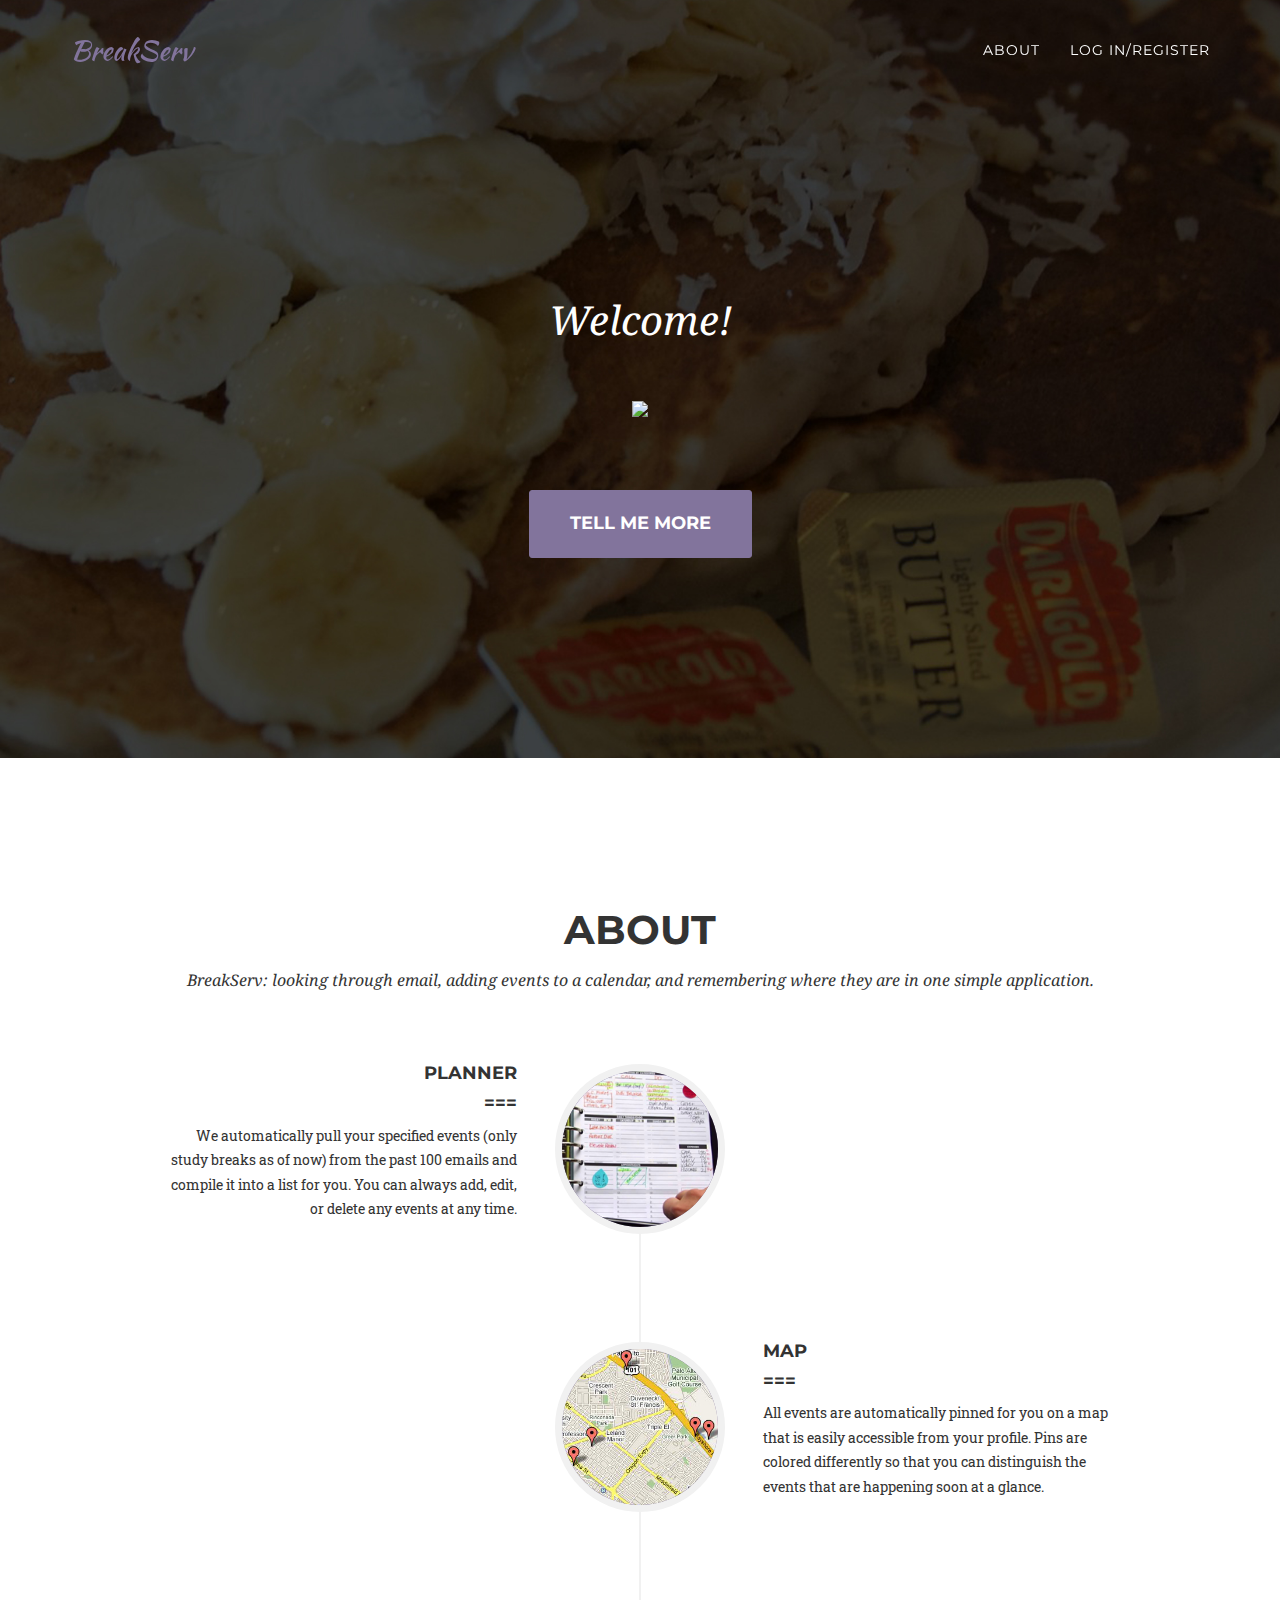
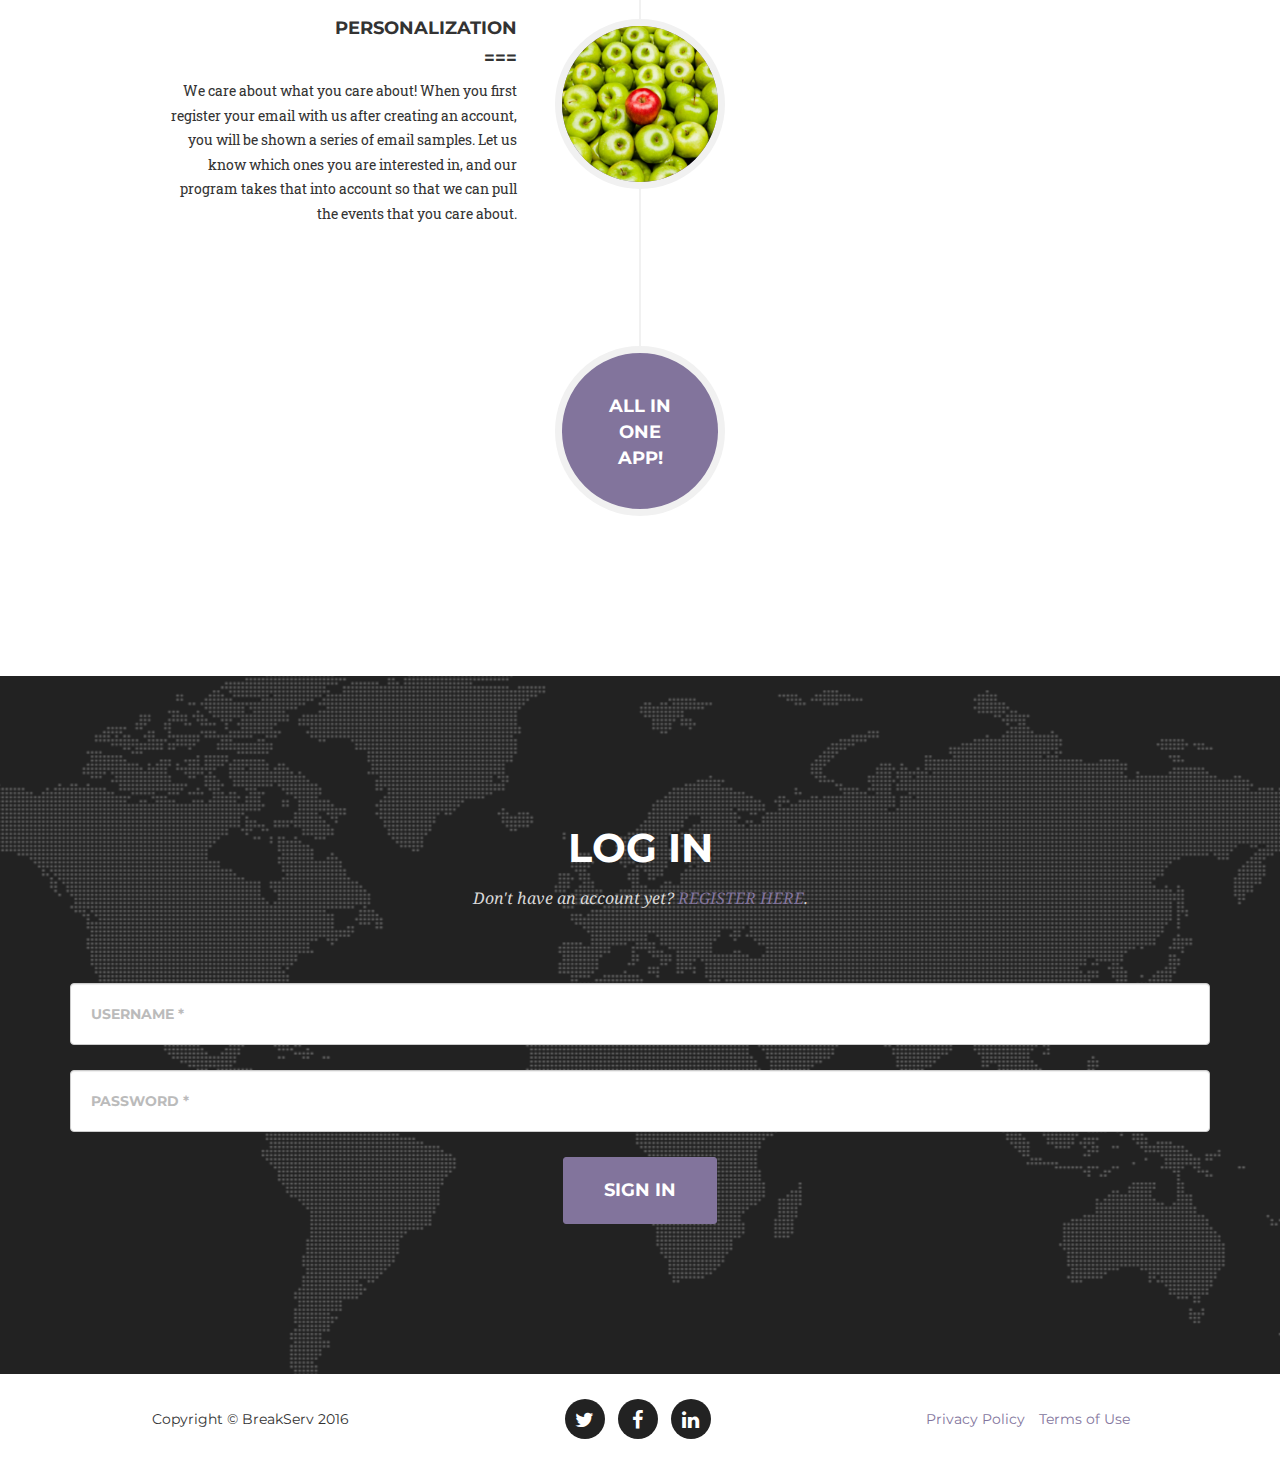
==== commit 8b6cacba: "." ====
--- a/index.html
+++ b/index.html
@@ -92,7 +92,7 @@
             <div class="row">
                 <div class="col-lg-12 text-center">
                     <h2 class="section-heading">About</h2>
-                    <h3 class="section-subheading text-muted">Lorem ipsum dolor sit amet consectetur.</h3>
+                    <h3 class="section-subheading text">BreakServ: looking through email, adding events to a calendar, and remembering where they are in one simple application.</h3>
                 </div>
             </div>
             <div class="row">
@@ -104,11 +104,11 @@
                             </div>
                             <div class="timeline-panel">
                                 <div class="timeline-heading">
-                                    <h4>2009-2011</h4>
-                                    <h4 class="subheading">Our Humble Beginnings</h4>
-                                </div>
-                                <div class="timeline-body">
-                                    <p class="text-muted">Lorem ipsum dolor sit amet, consectetur adipisicing elit. Sunt ut voluptatum eius sapiente, totam reiciendis temporibus qui quibusdam, recusandae sit vero unde, sed, incidunt et ea quo dolore laudantium consectetur!</p>
+                                    <h4>Planner</h4>
+                                    <h4 class="subheading">===</h4>
+                                </div>
+                                <div class="timeline-body">
+                                    <p class="text">We automatically pull your specified events (only study breaks as of now) from the past 100 emails and compile it into a list for you. You can always add, edit, or delete any events at any time.</p>
                                 </div>
                             </div>
                         </li>
@@ -118,28 +118,28 @@
                             </div>
                             <div class="timeline-panel">
                                 <div class="timeline-heading">
-                                    <h4>March 2011</h4>
-                                    <h4 class="subheading">An Agency is Born</h4>
-                                </div>
-                                <div class="timeline-body">
-                                    <p class="text-muted">Lorem ipsum dolor sit amet, consectetur adipisicing elit. Sunt ut voluptatum eius sapiente, totam reiciendis temporibus qui quibusdam, recusandae sit vero unde, sed, incidunt et ea quo dolore laudantium consectetur!</p>
+                                    <h4>Map</h4>
+                                    <h4 class="subheading">===</h4>
+                                </div>
+                                <div class="timeline-body">
+                                    <p class="text">All events are automatically pinned for you on a map that is easily accessible from your profile. Pins are colored differently so that you can distinguish the events that are happening soon at a glance.</p>
                                 </div>
                             </div>
                         </li>
                         <li>
                             <div class="timeline-image">
-                                <img class="img-circle img-responsive" src="img/about/3.jpg" alt="">
-                            </div>
-                            <div class="timeline-panel">
-                                <div class="timeline-heading">
-                                    <h4>December 2012</h4>
-                                    <h4 class="subheading">Transition to Full Service</h4>
-                                </div>
-                                <div class="timeline-body">
-                                    <p class="text-muted">Lorem ipsum dolor sit amet, consectetur adipisicing elit. Sunt ut voluptatum eius sapiente, totam reiciendis temporibus qui quibusdam, recusandae sit vero unde, sed, incidunt et ea quo dolore laudantium consectetur!</p>
-                                </div>
-                            </div>
-                        </li>
+                                <img class="img-circle img-responsive" src="img/about/4.jpg" alt="">
+                            </div>
+                            <div class="timeline-panel">
+                                <div class="timeline-heading">
+                                    <h4>Personalization</h4>
+                                    <h4 class="subheading">===</h4>
+                                </div>
+                                <div class="timeline-body">
+                                    <p class="text">We care about what you care about! When you first register your email with us after creating an account, you will be shown a series of email samples. Let us know which ones you are interested in, and our program takes that into account so that we can pull the events that you care about.</p>
+                                </div>
+                            </div>
+                        </li> <!--
                         <li class="timeline-inverted">
                             <div class="timeline-image">
                                 <img class="img-circle img-responsive" src="img/about/4.jpg" alt="">
@@ -153,12 +153,12 @@
                                     <p class="text-muted">Lorem ipsum dolor sit amet, consectetur adipisicing elit. Sunt ut voluptatum eius sapiente, totam reiciendis temporibus qui quibusdam, recusandae sit vero unde, sed, incidunt et ea quo dolore laudantium consectetur!</p>
                                 </div>
                             </div>
-                        </li>
+                        </li> -->
                         <li class="timeline-inverted">
                             <div class="timeline-image">
-                                <h4>Be Part
-                                    <br>Of Our
-                                    <br>Story!</h4>
+                                <h4>All in
+                                    <br>One  
+                                    <br>App!</h4>
                             </div>
                         </li>
                     </ul>
--- a/css/agency.css
+++ b/css/agency.css
@@ -1 +1,7 @@
-body{overflow-x:hidden;font-family:"Roboto Slab","Helvetica Neue",Helvetica,Arial,sans-serif}.text-muted{color:#d8d8d8}.text-primary{color:#82749c}p{font-size:14px;line-height:1.75}p.large{font-size:16px}a,a:hover,a:focus,a:active,a.active{outline:0}a{color:#82749c}a:hover,a:focus,a:active,a.active{color:#749c76}h1,h2,h3,h4,h5,h6{font-family:Montserrat,"Helvetica Neue",Helvetica,Arial,sans-serif;text-transform:uppercase;font-weight:700}.img-centered{margin:0 auto}.bg-light-gray{background-color:#f7f7f7}.bg-darkest-gray{background-color:#222}.btn-primary{color:#fff;background-color:#82749c;border-color:#82749c;font-family:Montserrat,"Helvetica Neue",Helvetica,Arial,sans-serif;text-transform:uppercase;font-weight:700}.btn-primary:hover,.btn-primary:focus,.btn-primary:active,.btn-primary.active,.open .dropdown-toggle.btn-primary{color:#fff;background-color:#749c76;border-color:#f6bf01}.btn-primary:active,.btn-primary.active,.open .dropdown-toggle.btn-primary{background-image:none}.btn-primary.disabled,.btn-primary[disabled],fieldset[disabled] .btn-primary,.btn-primary.disabled:hover,.btn-primary[disabled]:hover,fieldset[disabled] .btn-primary:hover,.btn-primary.disabled:focus,.btn-primary[disabled]:focus,fieldset[disabled] .btn-primary:focus,.btn-primary.disabled:active,.btn-primary[disabled]:active,fieldset[disabled] .btn-primary:active,.btn-primary.disabled.active,.btn-primary[disabled].active,fieldset[disabled] .btn-primary.active{background-color:#82749c;border-color:#82749c}.btn-primary .badge{color:#82749c;background-color:#fff}.btn-xl{color:#fff;background-color:#82749c;border-color:#82749c;font-family:Montserrat,"Helvetica Neue",Helvetica,Arial,sans-serif;text-transform:uppercase;font-weight:700;border-radius:3px;font-size:18px;padding:20px 40px}.btn-xl:hover,.btn-xl:focus,.btn-xl:active,.btn-xl.active,.open .dropdown-toggle.btn-xl{color:#fff;background-color:#749c76;border-color:#f6bf01}.btn-xl:active,.btn-xl.active,.open .dropdown-toggle.btn-xl{background-image:none}.btn-xl.disabled,.btn-xl[disabled],fieldset[disabled] .btn-xl,.btn-xl.disabled:hover,.btn-xl[disabled]:hover,fieldset[disabled] .btn-xl:hover,.btn-xl.disabled:focus,.btn-xl[disabled]:focus,fieldset[disabled] .btn-xl:focus,.btn-xl.disabled:active,.btn-xl[disabled]:active,fieldset[disabled] .btn-xl:active,.btn-xl.disabled.active,.btn-xl[disabled].active,fieldset[disabled] .btn-xl.active{background-color:#82749c;border-color:#82749c}.btn-xl .badge{color:#82749c;background-color:#fff}.navbar-default{background-color:#222;border-color:transparent}.navbar-default .navbar-brand{color:#82749c;font-family:"Kaushan Script","Helvetica Neue",Helvetica,Arial,cursive}.navbar-default .navbar-brand:hover,.navbar-default .navbar-brand:focus,.navbar-default .navbar-brand:active,.navbar-default .navbar-brand.active{color:#749c76}.navbar-default .navbar-collapse{border-color:rgba(255,255,255,.02)}.navbar-default .navbar-toggle{background-color:#82749c;border-color:#82749c}.navbar-default .navbar-toggle .icon-bar{background-color:#fff}.navbar-default .navbar-toggle:hover,.navbar-default .navbar-toggle:focus{background-color:#82749c}.navbar-default .nav li a{font-family:Montserrat,"Helvetica Neue",Helvetica,Arial,sans-serif;text-transform:uppercase;font-weight:400;letter-spacing:1px;color:#fff}.navbar-default .nav li a:hover,.navbar-default .nav li a:focus{color:#82749c;outline:0}.navbar-default .navbar-nav>.active>a{border-radius:0;color:#fff;background-color:#82749c}.navbar-default .navbar-nav>.active>a:hover,.navbar-default .navbar-nav>.active>a:focus{color:#fff;background-color:#749c76}@media (min-width:768px){.navbar-default{background-color:transparent;padding:25px 0;-webkit-transition:padding .3s;-moz-transition:padding .3s;transition:padding .3s;border:0}.navbar-default .navbar-brand{font-size:2em;-webkit-transition:all .3s;-moz-transition:all .3s;transition:all .3s}.navbar-default .navbar-nav>.active>a{border-radius:3px}.navbar-default.navbar-shrink{background-color:#222;padding:10px 0}.navbar-default.navbar-shrink .navbar-brand{font-size:1.5em}}header{background-image:url(../img/header-bg.jpg);background-repeat:none;background-attachment:scroll;background-position:center center;-webkit-background-size:cover;-moz-background-size:cover;background-size:cover;-o-background-size:cover;text-align:center;color:#fff}header .intro-text{padding-top:100px;padding-bottom:50px}header .intro-text .intro-lead-in{font-family:"Droid Serif","Helvetica Neue",Helvetica,Arial,sans-serif;font-style:italic;font-size:22px;line-height:22px;margin-bottom:25px}header .intro-text .intro-heading{font-family:Montserrat,"Helvetica Neue",Helvetica,Arial,sans-serif;text-transform:uppercase;font-weight:700;font-size:50px;line-height:50px;margin-bottom:25px}@media (min-width:768px){header .intro-text{padding-top:300px;padding-bottom:200px}header .intro-text .intro-lead-in{font-family:"Droid Serif","Helvetica Neue",Helvetica,Arial,sans-serif;font-style:italic;font-size:40px;line-height:40px;margin-bottom:25px}header .intro-text .intro-heading{font-family:Montserrat,"Helvetica Neue",Helvetica,Arial,sans-serif;text-transform:uppercase;font-weight:700;font-size:75px;line-height:75px;margin-bottom:50px}}section{padding:100px 0}section h2.section-heading{font-size:40px;margin-top:0;margin-bottom:15px}section h3.section-subheading{font-size:16px;font-family:"Droid Serif","Helvetica Neue",Helvetica,Arial,sans-serif;text-transform:none;font-style:italic;font-weight:400;margin-bottom:75px}@media (min-width:768px){section{padding:150px 0}}.service-heading{margin:15px 0;text-transform:none}#portfolio .portfolio-item{margin:0 0 15px;right:0}#portfolio .portfolio-item .portfolio-link{display:block;position:relative;max-width:400px;margin:0 auto}#portfolio .portfolio-item .portfolio-link .portfolio-hover{background:rgba(254,209,54,.9);position:absolute;width:100%;height:100%;opacity:0;transition:all ease .5s;-webkit-transition:all ease .5s;-moz-transition:all ease .5s}#portfolio .portfolio-item .portfolio-link .portfolio-hover:hover{opacity:1}#portfolio .portfolio-item .portfolio-link .portfolio-hover .portfolio-hover-content{position:absolute;width:100%;height:20px;font-size:20px;text-align:center;top:50%;margin-top:-12px;color:#fff}#portfolio .portfolio-item .portfolio-link .portfolio-hover .portfolio-hover-content i{margin-top:-12px}#portfolio .portfolio-item .portfolio-link .portfolio-hover .portfolio-hover-content h3,#portfolio .portfolio-item .portfolio-link .portfolio-hover .portfolio-hover-content h4{margin:0}#portfolio .portfolio-item .portfolio-caption{max-width:400px;margin:0 auto;background-color:#fff;text-align:center;padding:25px}#portfolio .portfolio-item .portfolio-caption h4{text-transform:none;margin:0}#portfolio .portfolio-item .portfolio-caption p{font-family:"Droid Serif","Helvetica Neue",Helvetica,Arial,sans-serif;font-style:italic;font-size:16px;margin:0}#portfolio *{z-index:2}@media (min-width:767px){#portfolio .portfolio-item{margin:0 0 30px}}.timeline{list-style:none;padding:0;position:relative}.timeline:before{top:0;bottom:0;position:absolute;content:"";width:2px;background-color:#f1f1f1;left:40px;margin-left:-1.5px}.timeline>li{margin-bottom:50px;position:relative;min-height:50px}.timeline>li:before,.timeline>li:after{content:" ";display:table}.timeline>li:after{clear:both}.timeline>li .timeline-panel{width:100%;float:right;padding:0 20px 0 100px;position:relative;text-align:left}.timeline>li .timeline-panel:before{border-left-width:0;border-right-width:15px;left:-15px;right:auto}.timeline>li .timeline-panel:after{border-left-width:0;border-right-width:14px;left:-14px;right:auto}.timeline>li .timeline-image{left:0;margin-left:0;width:80px;height:80px;position:absolute;z-index:100;background-color:#82749c;color:#fff;border-radius:100%;border:7px solid #f1f1f1;text-align:center}.timeline>li .timeline-image h4{font-size:10px;margin-top:12px;line-height:14px}.timeline>li.timeline-inverted>.timeline-panel{float:right;text-align:left;padding:0 20px 0 100px}.timeline>li.timeline-inverted>.timeline-panel:before{border-left-width:0;border-right-width:15px;left:-15px;right:auto}.timeline>li.timeline-inverted>.timeline-panel:after{border-left-width:0;border-right-width:14px;left:-14px;right:auto}.timeline>li:last-child{margin-bottom:0}.timeline .timeline-heading h4{margin-top:0;color:inherit}.timeline .timeline-heading h4.subheading{text-transform:none}.timeline .timeline-body>p,.timeline .timeline-body>ul{margin-bottom:0}@media (min-width:768px){.timeline:before{left:50%}.timeline>li{margin-bottom:100px;min-height:100px}.timeline>li .timeline-panel{width:41%;float:left;padding:0 20px 20px 30px;text-align:right}.timeline>li .timeline-image{width:100px;height:100px;left:50%;margin-left:-50px}.timeline>li .timeline-image h4{font-size:13px;margin-top:16px;line-height:18px}.timeline>li.timeline-inverted>.timeline-panel{float:right;text-align:left;padding:0 30px 20px 20px}}@media (min-width:992px){.timeline>li{min-height:150px}.timeline>li .timeline-panel{padding:0 20px 20px}.timeline>li .timeline-image{width:150px;height:150px;margin-left:-75px}.timeline>li .timeline-image h4{font-size:18px;margin-top:30px;line-height:26px}.timeline>li.timeline-inverted>.timeline-panel{padding:0 20px 20px}}@media (min-width:1200px){.timeline>li{min-height:170px}.timeline>li .timeline-panel{padding:0 20px 20px 100px}.timeline>li .timeline-image{width:170px;height:170px;margin-left:-85px}.timeline>li .timeline-image h4{margin-top:40px}.timeline>li.timeline-inverted>.timeline-panel{padding:0 100px 20px 20px}}.team-member{text-align:center;margin-bottom:50px}.team-member img{margin:0 auto;border:7px solid #fff}.team-member h4{margin-top:25px;margin-bottom:0;text-transform:none}.team-member p{margin-top:0}aside.clients img{margin:50px auto}section#login{background-color:#222;background-image:url(../img/map-image.png);background-position:center;background-repeat:no-repeat}section#login .section-heading{color:#fff}section#login .form-group{margin-bottom:25px}section#login .form-group input,section#login .form-group textarea{padding:20px}section#login .form-group input.form-control{height:auto}section#login .form-group textarea.form-control{height:236px}section#login .form-control:focus{border-color:#82749c;box-shadow:none}section#login ::-webkit-input-placeholder{font-family:Montserrat,"Helvetica Neue",Helvetica,Arial,sans-serif;text-transform:uppercase;font-weight:700;color:#bbb}section#login :-moz-placeholder{font-family:Montserrat,"Helvetica Neue",Helvetica,Arial,sans-serif;text-transform:uppercase;font-weight:700;color:#bbb}section#login ::-moz-placeholder{font-family:Montserrat,"Helvetica Neue",Helvetica,Arial,sans-serif;text-transform:uppercase;font-weight:700;color:#bbb}section#login :-ms-input-placeholder{font-family:Montserrat,"Helvetica Neue",Helvetica,Arial,sans-serif;text-transform:uppercase;font-weight:700;color:#bbb}section#login .text-danger{color:#e74c3c}footer{padding:25px 0;text-align:center}footer span.copyright{line-height:40px;font-family:Montserrat,"Helvetica Neue",Helvetica,Arial,sans-serif;text-transform:uppercase;text-transform:none}footer ul.quicklinks{margin-bottom:0;line-height:40px;font-family:Montserrat,"Helvetica Neue",Helvetica,Arial,sans-serif;text-transform:uppercase;text-transform:none}ul.social-buttons{margin-bottom:0}ul.social-buttons li a{display:block;background-color:#222;height:40px;width:40px;border-radius:100%;font-size:20px;line-height:40px;color:#fff;outline:0;-webkit-transition:all .3s;-moz-transition:all .3s;transition:all .3s}ul.social-buttons li a:hover,ul.social-buttons li a:focus,ul.social-buttons li a:active{background-color:#82749c}.btn:focus,.btn:active,.btn.active,.btn:active:focus{outline:0}.portfolio-modal .modal-content{border-radius:0;background-clip:border-box;-webkit-box-shadow:none;box-shadow:none;border:0;min-height:100%;padding:100px 0;text-align:center}.portfolio-modal .modal-content h2{margin-bottom:15px;font-size:3em}.portfolio-modal .modal-content p{margin-bottom:30px}.portfolio-modal .modal-content p.item-intro{margin:20px 0 30px;font-family:"Droid Serif","Helvetica Neue",Helvetica,Arial,sans-serif;font-style:italic;font-size:16px}.portfolio-modal .modal-content ul.list-inline{margin-bottom:30px;margin-top:0}.portfolio-modal .modal-content img{margin-bottom:30px}.portfolio-modal .close-modal{position:absolute;width:75px;height:75px;background-color:transparent;top:25px;right:25px;cursor:pointer}.portfolio-modal .close-modal:hover{opacity:.3}.portfolio-modal .close-modal .lr{height:75px;width:1px;margin-left:35px;background-color:#222;transform:rotate(45deg);-ms-transform:rotate(45deg);-webkit-transform:rotate(45deg);z-index:1051}.portfolio-modal .close-modal .lr .rl{height:75px;width:1px;background-color:#222;transform:rotate(90deg);-ms-transform:rotate(90deg);-webkit-transform:rotate(90deg);z-index:1052}.portfolio-modal .modal-backdrop{opacity:0;display:none}::-moz-selection{text-shadow:none;background:#82749c}::selection{text-shadow:none;background:#82749c}img::selection{background:0 0}img::-moz-selection{background:0 0}body{webkit-tap-highlight-color:#82749c}+body{overflow-x:hidden;font-family:"Roboto Slab","Helvetica Neue",Helvetica,Arial,sans-serif}.text-muted{color:#d8d8d8}.text-primary{color:#82749c}p{font-size:14px;line-height:1.75}p.large{font-size:16px}a,a:hover,a:focus,a:active,a.active{outline:0}a{color:#82749c}a:hover,a:focus,a:active,a.active{color:#749c76}h1,h2,h3,h4,h5,h6{font-family:Montserrat,"Helvetica Neue",Helvetica,Arial,sans-serif;text-transform:uppercase;font-weight:700}.img-centered{margin:0 auto}.bg-light-gray{background-color:#f7f7f7}.bg-darkest-gray{background-color:#222}.btn-primary{color:#fff;background-color:#82749c;border-color:#82749c;font-family:Montserrat,"Helvetica Neue",Helvetica,Arial,sans-serif;text-transform:uppercase;font-weight:700}.btn-primary:hover,.btn-primary:focus,.btn-primary:active,.btn-primary.active,.open .dropdown-toggle.btn-primary{color:#fff;background-color:#749c76;border-color:#f6bf01}.btn-primary:active,.btn-primary.active,.open .dropdown-toggle.btn-primary{background-image:none}.btn-primary.disabled,.btn-primary[disabled],fieldset[disabled] .btn-primary,.btn-primary.disabled:hover,.btn-primary[disabled]:hover,fieldset[disabled] .btn-primary:hover,.btn-primary.disabled:focus,.btn-primary[disabled]:focus,fieldset[disabled] .btn-primary:focus,.btn-primary.disabled:active,.btn-primary[disabled]:active,fieldset[disabled] .btn-primary:active,.btn-primary.disabled.active,.btn-primary[disabled].active,fieldset[disabled] .btn-primary.active{background-color:#82749c;border-color:#82749c}.btn-primary .badge{color:#82749c;background-color:#fff}.btn-xl{color:#fff;background-color:#82749c;border-color:#82749c;font-family:Montserrat,"Helvetica Neue",Helvetica,Arial,sans-serif;text-transform:uppercase;font-weight:700;border-radius:3px;font-size:18px;padding:20px 40px}.btn-xl:hover,.btn-xl:focus,.btn-xl:active,.btn-xl.active,.open .dropdown-toggle.btn-xl{color:#fff;background-color:#749c76;border-color:#f6bf01}.btn-xl:active,.btn-xl.active,.open .dropdown-toggle.btn-xl{background-image:none}.btn-xl.disabled,.btn-xl[disabled],fieldset[disabled] .btn-xl,.btn-xl.disabled:hover,.btn-xl[disabled]:hover,fieldset[disabled] .btn-xl:hover,.btn-xl.disabled:focus,.btn-xl[disabled]:focus,fieldset[disabled] .btn-xl:focus,.btn-xl.disabled:active,.btn-xl[disabled]:active,fieldset[disabled] .btn-xl:active,.btn-xl.disabled.active,.btn-xl[disabled].active,fieldset[disabled] .btn-xl.active{background-color:#82749c;border-color:#82749c}.btn-xl .badge{color:#82749c;background-color:#fff}.navbar-default{background-color:#222;border-color:transparent}.navbar-default .navbar-brand{color:#82749c;font-family:"Kaushan Script","Helvetica Neue",Helvetica,Arial,cursive}.navbar-default .navbar-brand:hover,.navbar-default .navbar-brand:focus,.navbar-default .navbar-brand:active,.navbar-default .navbar-brand.active{color:#749c76}.navbar-default .navbar-collapse{border-color:rgba(255,255,255,.02)}.navbar-default .navbar-toggle{background-color:#82749c;border-color:#82749c}.navbar-default .navbar-toggle .icon-bar{background-color:#fff}.navbar-default .navbar-toggle:hover,.navbar-default .navbar-toggle:focus{background-color:#82749c}.navbar-default .nav li a{font-family:Montserrat,"Helvetica Neue",Helvetica,Arial,sans-serif;text-transform:uppercase;font-weight:400;letter-spacing:1px;color:#fff}.navbar-default .nav li a:hover,.navbar-default .nav li a:focus{color:#82749c;outline:0}.navbar-default .navbar-nav>.active>a{border-radius:0;color:#fff;background-color:#82749c}.navbar-default .navbar-nav>.active>a:hover,.navbar-default .navbar-nav>.active>a:focus{color:#fff;background-color:#749c76}@media (min-width:768px){.navbar-default{background-color:transparent;padding:25px 0;-webkit-transition:padding .3s;-moz-transition:padding .3s;transition:padding .3s;border:0}.navbar-default .navbar-brand{font-size:2em;-webkit-transition:all .3s;-moz-transition:all .3s;transition:all .3s}.navbar-default .navbar-nav>.active>a{border-radius:3px}.navbar-default.navbar-shrink{background-color:#222;padding:10px 0}.navbar-default.navbar-shrink .navbar-brand{font-size:1.5em}}header{background-image:url(../img/header-bg.jpg);background-repeat:none;background-attachment:scroll;background-position:center center;-webkit-background-size:cover;-moz-background-size:cover;background-size:cover;-o-background-size:cover;text-align:center;color:#fff}header .intro-text{padding-top:100px;padding-bottom:50px}header .intro-text .intro-lead-in{font-family:"Droid Serif","Helvetica Neue",Helvetica,Arial,sans-serif;font-style:italic;font-size:22px;line-height:22px;margin-bottom:25px}header .intro-text .intro-heading{font-family:Montserrat,"Helvetica Neue",Helvetica,Arial,sans-serif;text-transform:uppercase;font-weight:700;font-size:50px;line-height:50px;margin-bottom:25px}@media (min-width:768px){header .intro-text{padding-top:300px;padding-bottom:200px}header .intro-text .intro-lead-in{font-family:"Droid Serif","Helvetica Neue",Helvetica,Arial,sans-serif;font-style:italic;font-size:40px;line-height:40px;margin-bottom:25px}header .intro-text .intro-heading{font-family:Montserrat,"Helvetica Neue",Helvetica,Arial,sans-serif;text-transform:uppercase;font-weight:700;font-size:75px;line-height:75px;margin-bottom:50px}}section{padding:100px 0}section h2.section-heading{font-size:40px;margin-top:0;margin-bottom:15px}section h3.section-subheading{font-size:16px;font-family:"Droid Serif","Helvetica Neue",Helvetica,Arial,sans-serif;text-transform:none;font-style:italic;font-weight:400;margin-bottom:75px}@media (min-width:768px){section{padding:150px 0}}.service-heading{margin:15px 0;text-transform:none}#portfolio .portfolio-item{margin:0 0 15px;right:0}#portfolio .portfolio-item .portfolio-link{display:block;position:relative;max-width:400px;margin:0 auto}#portfolio .portfolio-item .portfolio-link .portfolio-hover{background:rgba(254,209,54,.9);position:absolute;width:100%;height:100%;opacity:0;transition:all ease .5s;-webkit-transition:all ease .5s;-moz-transition:all ease .5s}#portfolio .portfolio-item .portfolio-link .portfolio-hover:hover{opacity:1}#portfolio .portfolio-item .portfolio-link .portfolio-hover .portfolio-hover-content{position:absolute;width:100%;height:20px;font-size:20px;text-align:center;top:50%;margin-top:-12px;color:#fff}#portfolio .portfolio-item .portfolio-link .portfolio-hover .portfolio-hover-content i{margin-top:-12px}#portfolio .portfolio-item .portfolio-link .portfolio-hover .portfolio-hover-content h3,#portfolio .portfolio-item .portfolio-link .portfolio-hover .portfolio-hover-content h4{margin:0}#portfolio .portfolio-item .portfolio-caption{max-width:400px;margin:0 auto;background-color:#fff;text-align:center;padding:25px}#portfolio .portfolio-item .portfolio-caption h4{text-transform:none;margin:0}#portfolio .portfolio-item .portfolio-caption p{font-family:"Droid Serif","Helvetica Neue",Helvetica,Arial,sans-serif;font-style:italic;font-size:16px;margin:0}#portfolio *{z-index:2}@media (min-width:767px){#portfolio .portfolio-item{margin:0 0 30px}}.timeline{list-style:none;padding:0;position:relative}.timeline:before{top:0;bottom:0;position:absolute;content:"";width:2px;background-color:#f1f1f1;left:40px;margin-left:-1.5px}.timeline>li{margin-bottom:50px;position:relative;min-height:50px}.timeline>li:before,.timeline>li:after{content:" ";display:table}.timeline>li:after{clear:both}.timeline>li .timeline-panel{width:100%;float:right;padding:0 20px 0 100px;position:relative;text-align:left}.timeline>li .timeline-panel:before{border-left-width:0;border-right-width:15px;left:-15px;right:auto}.timeline>li .timeline-panel:after{border-left-width:0;border-right-width:14px;left:-14px;right:auto}.timeline>li .timeline-image{left:0;margin-left:0;width:80px;height:80px;position:absolute;z-index:100;background-color:#82749c;color:#fff;border-radius:100%;border:7px solid #f1f1f1;text-align:center}.timeline>li .timeline-image h4{font-size:10px;margin-top:12px;line-height:14px}.timeline>li.timeline-inverted>.timeline-panel{float:right;text-align:left;padding:0 20px 0 100px}.timeline>li.timeline-inverted>.timeline-panel:before{border-left-width:0;border-right-width:15px;left:-15px;right:auto}.timeline>li.timeline-inverted>.timeline-panel:after{border-left-width:0;border-right-width:14px;left:-14px;right:auto}.timeline>li:last-child{margin-bottom:0}.timeline .timeline-heading h4{margin-top:0;color:inherit}.timeline .timeline-heading h4.subheading{text-transform:none}.timeline .timeline-body>p,.timeline .timeline-body>ul{margin-bottom:0}@media (min-width:768px){.timeline:before{left:50%}.timeline>li{margin-bottom:100px;min-height:100px}.timeline>li .timeline-panel{width:41%;float:left;padding:0 20px 20px 30px;text-align:right}.timeline>li .timeline-image{width:100px;height:100px;left:50%;margin-left:-50px}.timeline>li .timeline-image h4{font-size:13px;margin-top:16px;line-height:18px}.timeline>li.timeline-inverted>.timeline-panel{float:right;text-align:left;padding:0 30px 20px 20px}}@media (min-width:992px){.timeline>li{min-height:150px}.timeline>li .timeline-panel{padding:0 20px 20px}.timeline>li .timeline-image{width:150px;height:150px;margin-left:-75px}.timeline>li .timeline-image h4{font-size:18px;margin-top:30px;line-height:26px}.timeline>li.timeline-inverted>.timeline-panel{padding:0 20px 20px}}@media (min-width:1200px){.timeline>li{min-height:170px}.timeline>li .timeline-panel{padding:0 20px 20px 100px}.timeline>li .timeline-image{width:170px;height:170px;margin-left:-85px}.timeline>li .timeline-image h4{margin-top:40px}.timeline>li.timeline-inverted>.timeline-panel{padding:0 100px 20px 20px}}.team-member{text-align:center;margin-bottom:50px}.team-member img{margin:0 auto;border:7px solid #fff}.team-member h4{margin-top:25px;margin-bottom:0;text-transform:none}.team-member p{margin-top:0}aside.clients img{margin:50px auto}section#login{background-color:#222;background-image:url(../img/map-image.png);background-position:center;background-repeat:no-repeat}section#login .section-heading{color:#fff}section#login .form-group{margin-bottom:25px}section#login .form-group input,section#login .form-group textarea{padding:20px}section#login .form-group input.form-control{height:auto}section#login .form-group textarea.form-control{height:236px}section#login .form-control:focus{border-color:#82749c;box-shadow:none}section#login ::-webkit-input-placeholder{font-family:Montserrat,"Helvetica Neue",Helvetica,Arial,sans-serif;text-transform:uppercase;font-weight:700;color:#bbb}section#login :-moz-placeholder{font-family:Montserrat,"Helvetica Neue",Helvetica,Arial,sans-serif;text-transform:uppercase;font-weight:700;color:#bbb}section#login ::-moz-placeholder{font-family:Montserrat,"Helvetica Neue",Helvetica,Arial,sans-serif;text-transform:uppercase;font-weight:700;color:#bbb}section#login :-ms-input-placeholder{font-family:Montserrat,"Helvetica Neue",Helvetica,Arial,sans-serif;text-transform:uppercase;font-weight:700;color:#bbb}section#login .text-danger{color:#e74c3c}footer{padding:25px 0;text-align:center}footer span.copyright{line-height:40px;font-family:Montserrat,"Helvetica Neue",Helvetica,Arial,sans-serif;text-transform:uppercase;text-transform:none}footer ul.quicklinks{margin-bottom:0;line-height:40px;font-family:Montserrat,"Helvetica Neue",Helvetica,Arial,sans-serif;text-transform:uppercase;text-transform:none}ul.social-buttons{margin-bottom:0}ul.social-buttons li a{display:block;background-color:#222;height:40px;width:40px;border-radius:100%;font-size:20px;line-height:40px;color:#fff;outline:0;-webkit-transition:all .3s;-moz-transition:all .3s;transition:all .3s}ul.social-buttons li a:hover,ul.social-buttons li a:focus,ul.social-buttons li a:active{background-color:#82749c}.btn:focus,.btn:active,.btn.active,.btn:active:focus{outline:0}.portfolio-modal .modal-content{border-radius:0;background-clip:border-box;-webkit-box-shadow:none;box-shadow:none;border:0;min-height:100%;padding:100px 0;text-align:center}.portfolio-modal .modal-content h2{margin-bottom:15px;font-size:3em}.portfolio-modal .modal-content p{margin-bottom:30px}.portfolio-modal .modal-content p.item-intro{margin:20px 0 30px;font-family:"Droid Serif","Helvetica Neue",Helvetica,Arial,sans-serif;font-style:italic;font-size:16px}.portfolio-modal .modal-content ul.list-inline{margin-bottom:30px;margin-top:0}.portfolio-modal .modal-content img{margin-bottom:30px}.portfolio-modal .close-modal{position:absolute;width:75px;height:75px;background-color:transparent;top:25px;right:25px;cursor:pointer}.portfolio-modal .close-modal:hover{opacity:.3}.portfolio-modal .close-modal .lr{height:75px;width:1px;margin-left:35px;background-color:#222;transform:rotate(45deg);-ms-transform:rotate(45deg);-webkit-transform:rotate(45deg);z-index:1051}.portfolio-modal .close-modal .lr .rl{height:75px;width:1px;background-color:#222;transform:rotate(90deg);-ms-transform:rotate(90deg);-webkit-transform:rotate(90deg);z-index:1052}.portfolio-modal .modal-backdrop{opacity:0;display:none}::-moz-selection{text-shadow:none;background:#82749c}::selection{text-shadow:none;background:#82749c}img::selection{background:0 0}img::-moz-selection{background:0 0}body{webkit-tap-highlight-color:#82749c}
+
+
+section#homepage{ background-color:#222;background-image:url(../img/blkbg.png);background-position:center;background-repeat:no-repeat }section#homepage .section-heading{color:#fff}section#homepage .form-group{margin-bottom:25px}section#homepage .form-group input,section#homepage .form-group textarea{padding:20px}section#homepage .form-group input.form-control{height:auto}section#homepage .form-group textarea.form-control{height:236px}section#homepage .form-control:focus{border-color:#82749c;box-shadow:none}section#homepage ::-webkit-input-placeholder{font-family:Montserrat,"Helvetica Neue",Helvetica,Arial,sans-serif;text-transform:uppercase;font-weight:700;color:#bbb}section#homepage :-moz-placeholder{font-family:Montserrat,"Helvetica Neue",Helvetica,Arial,sans-serif;text-transform:uppercase;font-weight:700;color:#bbb}section#homepage ::-moz-placeholder{font-family:Montserrat,"Helvetica Neue",Helvetica,Arial,sans-serif;text-transform:uppercase;font-weight:700;color:#bbb}section#homepage :-ms-input-placeholder{font-family:Montserrat,"Helvetica Neue",Helvetica,Arial,sans-serif;text-transform:uppercase;font-weight:700;color:#bbb}section#homepage .text-danger{color:#e74c3c}
+
+footer{padding:25px 0;text-align:center}footer span.copyright{line-height:40px;font-family:Montserrat,"Helvetica Neue",Helvetica,Arial,sans-serif;text-transform:uppercase;text-transform:none}footer ul.quicklinks{margin-bottom:0;line-height:40px;font-family:Montserrat,"Helvetica Neue",Helvetica,Arial,sans-serif;text-transform:uppercase;text-transform:none}ul.social-buttons{margin-bottom:0}ul.social-buttons li a{display:block;background-color:#222;height:40px;width:40px;border-radius:100%;font-size:20px;line-height:40px;color:#fff;outline:0;-webkit-transition:all .3s;-moz-transition:all .3s;transition:all .3s}ul.social-buttons li a:hover,ul.social-buttons li a:focus,ul.social-buttons li a:active{background-color:#82749c}.btn:focus,.btn:active,.btn.active,.btn:active:focus{outline:0}.portfolio-modal .modal-content{border-radius:0;background-clip:border-box;-webkit-box-shadow:none;box-shadow:none;border:0;min-height:100%;padding:100px 0;text-align:center}.portfolio-modal .modal-content h2{margin-bottom:15px;font-size:3em}.portfolio-modal .modal-content p{margin-bottom:30px}.portfolio-modal .modal-content p.item-intro{margin:20px 0 30px;font-family:"Droid Serif","Helvetica Neue",Helvetica,Arial,sans-serif;font-style:italic;font-size:16px}.portfolio-modal .modal-content ul.list-inline{margin-bottom:30px;margin-top:0}.portfolio-modal .modal-content img{margin-bottom:30px}.portfolio-modal .close-modal{position:absolute;width:75px;height:75px;background-color:transparent;top:25px;right:25px;cursor:pointer}.portfolio-modal .close-modal:hover{opacity:.3}.portfolio-modal .close-modal .lr{height:75px;width:1px;margin-left:35px;background-color:#222;transform:rotate(45deg);-ms-transform:rotate(45deg);-webkit-transform:rotate(45deg);z-index:1051}.portfolio-modal .close-modal .lr .rl{height:75px;width:1px;background-color:#222;transform:rotate(90deg);-ms-transform:rotate(90deg);-webkit-transform:rotate(90deg);z-index:1052}.portfolio-modal .modal-backdrop{opacity:0;display:none}::-moz-selection{text-shadow:none;background:#82749c}::selection{text-shadow:none;background:#82749c}img::selection{background:0 0}img::-moz-selection{background:0 0}body{webkit-tap-highlight-color:#82749c}
+
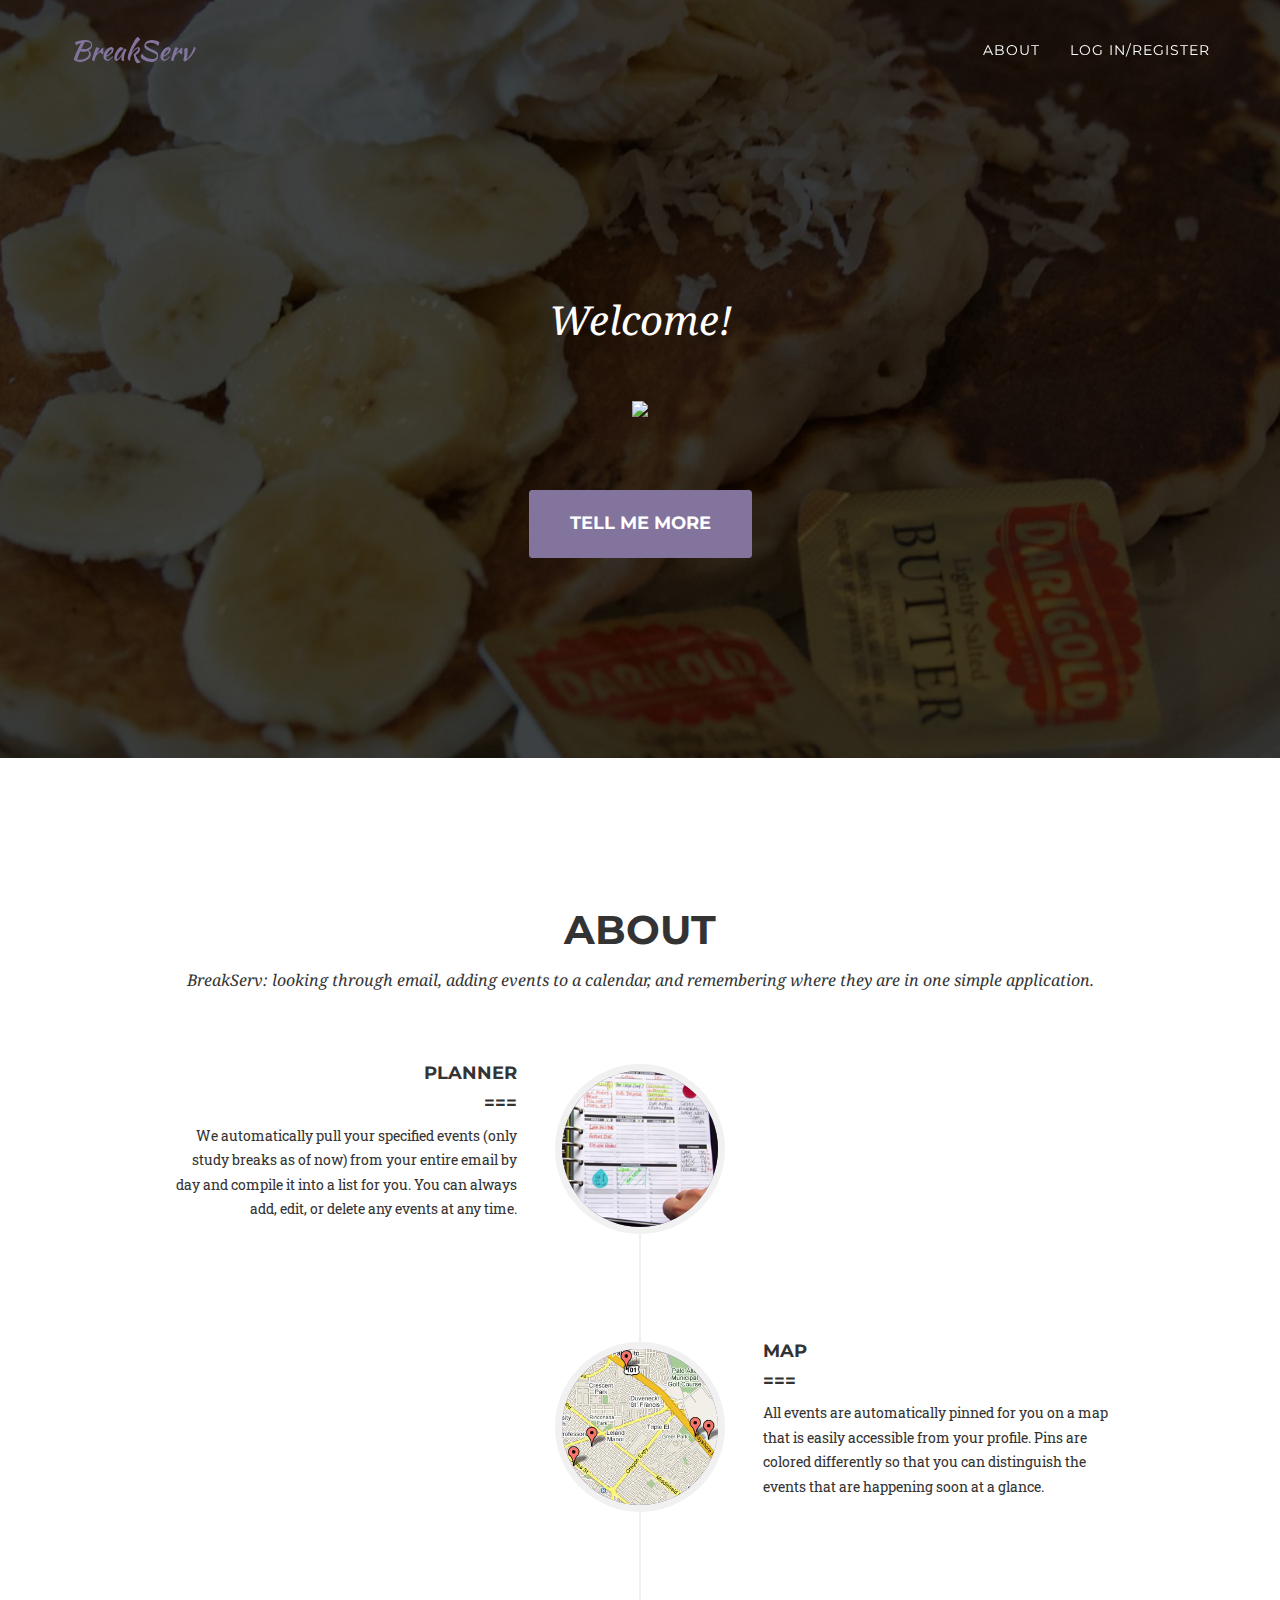
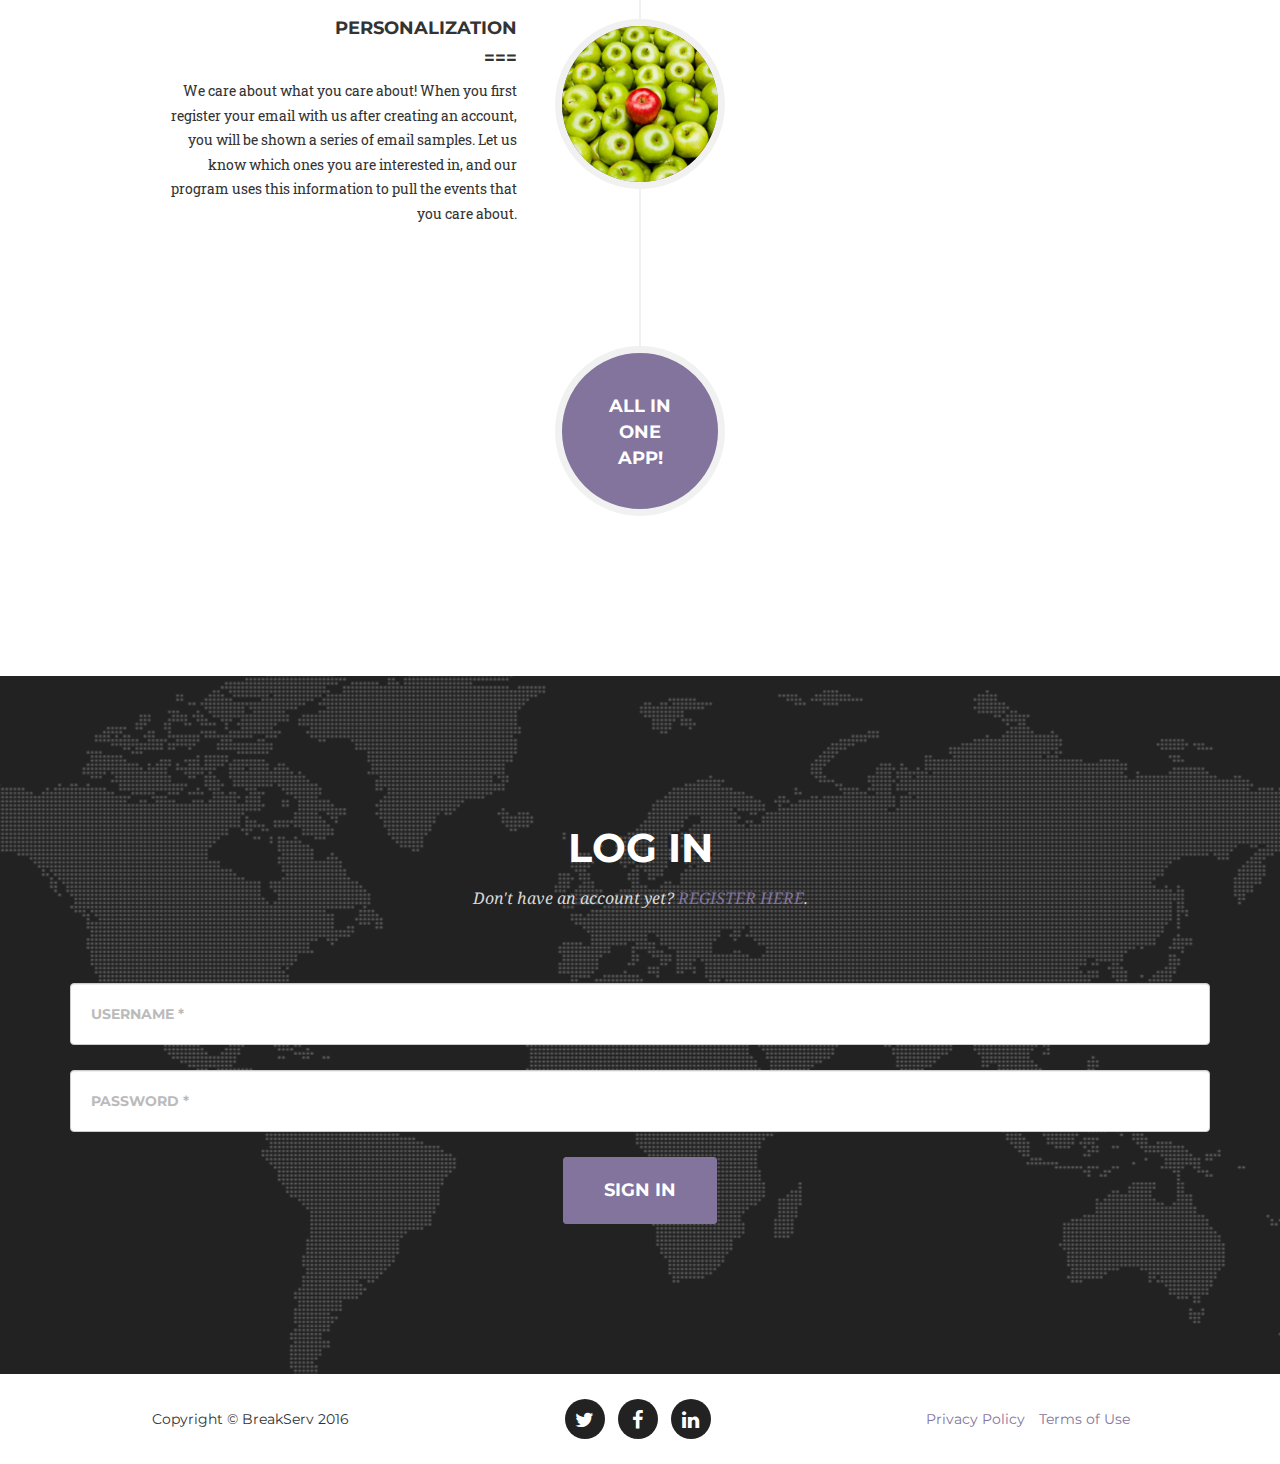
==== commit 2849505b: "." ====
--- a/index.html
+++ b/index.html
@@ -108,7 +108,7 @@
                                     <h4 class="subheading">===</h4>
                                 </div>
                                 <div class="timeline-body">
-                                    <p class="text">We automatically pull your specified events (only study breaks as of now) from the past 100 emails and compile it into a list for you. You can always add, edit, or delete any events at any time.</p>
+                                    <p class="text">We automatically pull your specified events (only study breaks as of now) from your entire email by day and compile it into a list for you. You can always add, edit, or delete any events at any time.</p>
                                 </div>
                             </div>
                         </li>
@@ -136,7 +136,7 @@
                                     <h4 class="subheading">===</h4>
                                 </div>
                                 <div class="timeline-body">
-                                    <p class="text">We care about what you care about! When you first register your email with us after creating an account, you will be shown a series of email samples. Let us know which ones you are interested in, and our program takes that into account so that we can pull the events that you care about.</p>
+                                    <p class="text">We care about what you care about! When you first register your email with us after creating an account, you will be shown a series of email samples. Let us know which ones you are interested in, and our program uses this information to pull the events that you care about.</p>
                                 </div>
                             </div>
                         </li> <!--
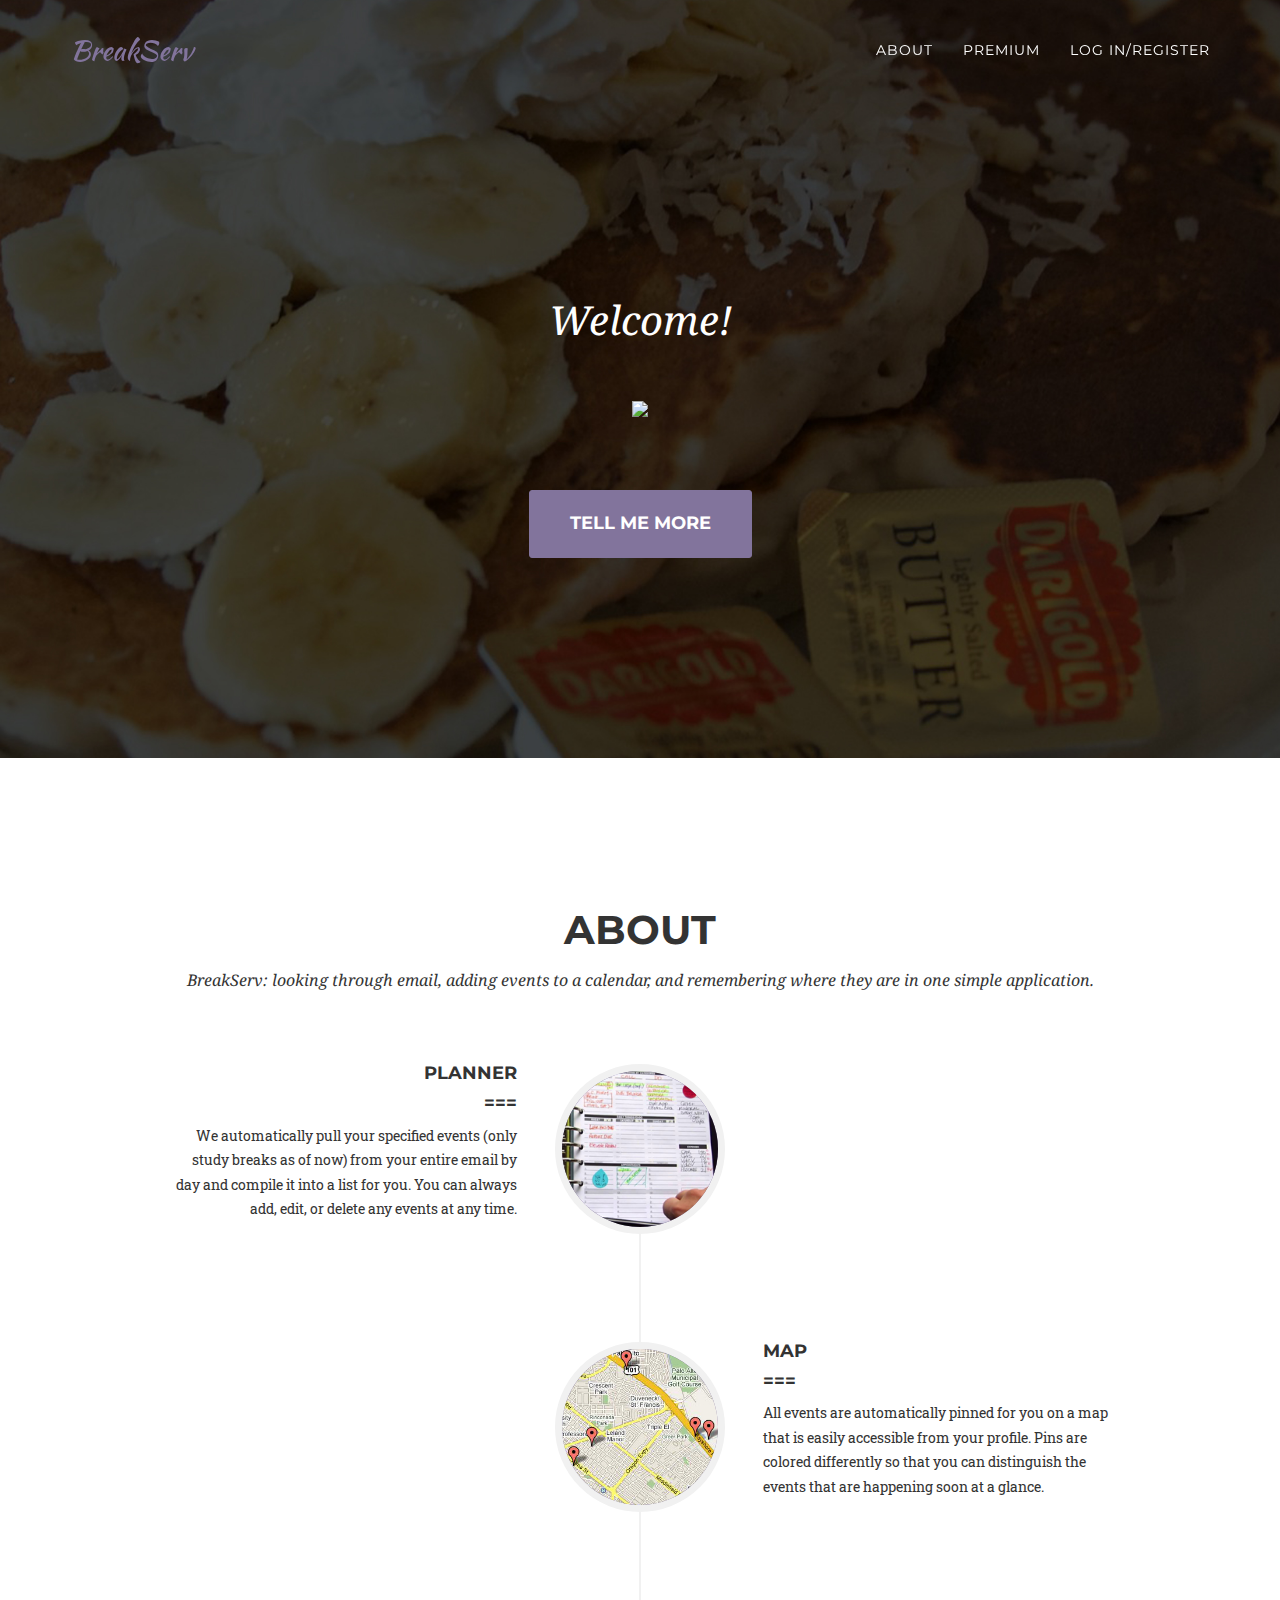
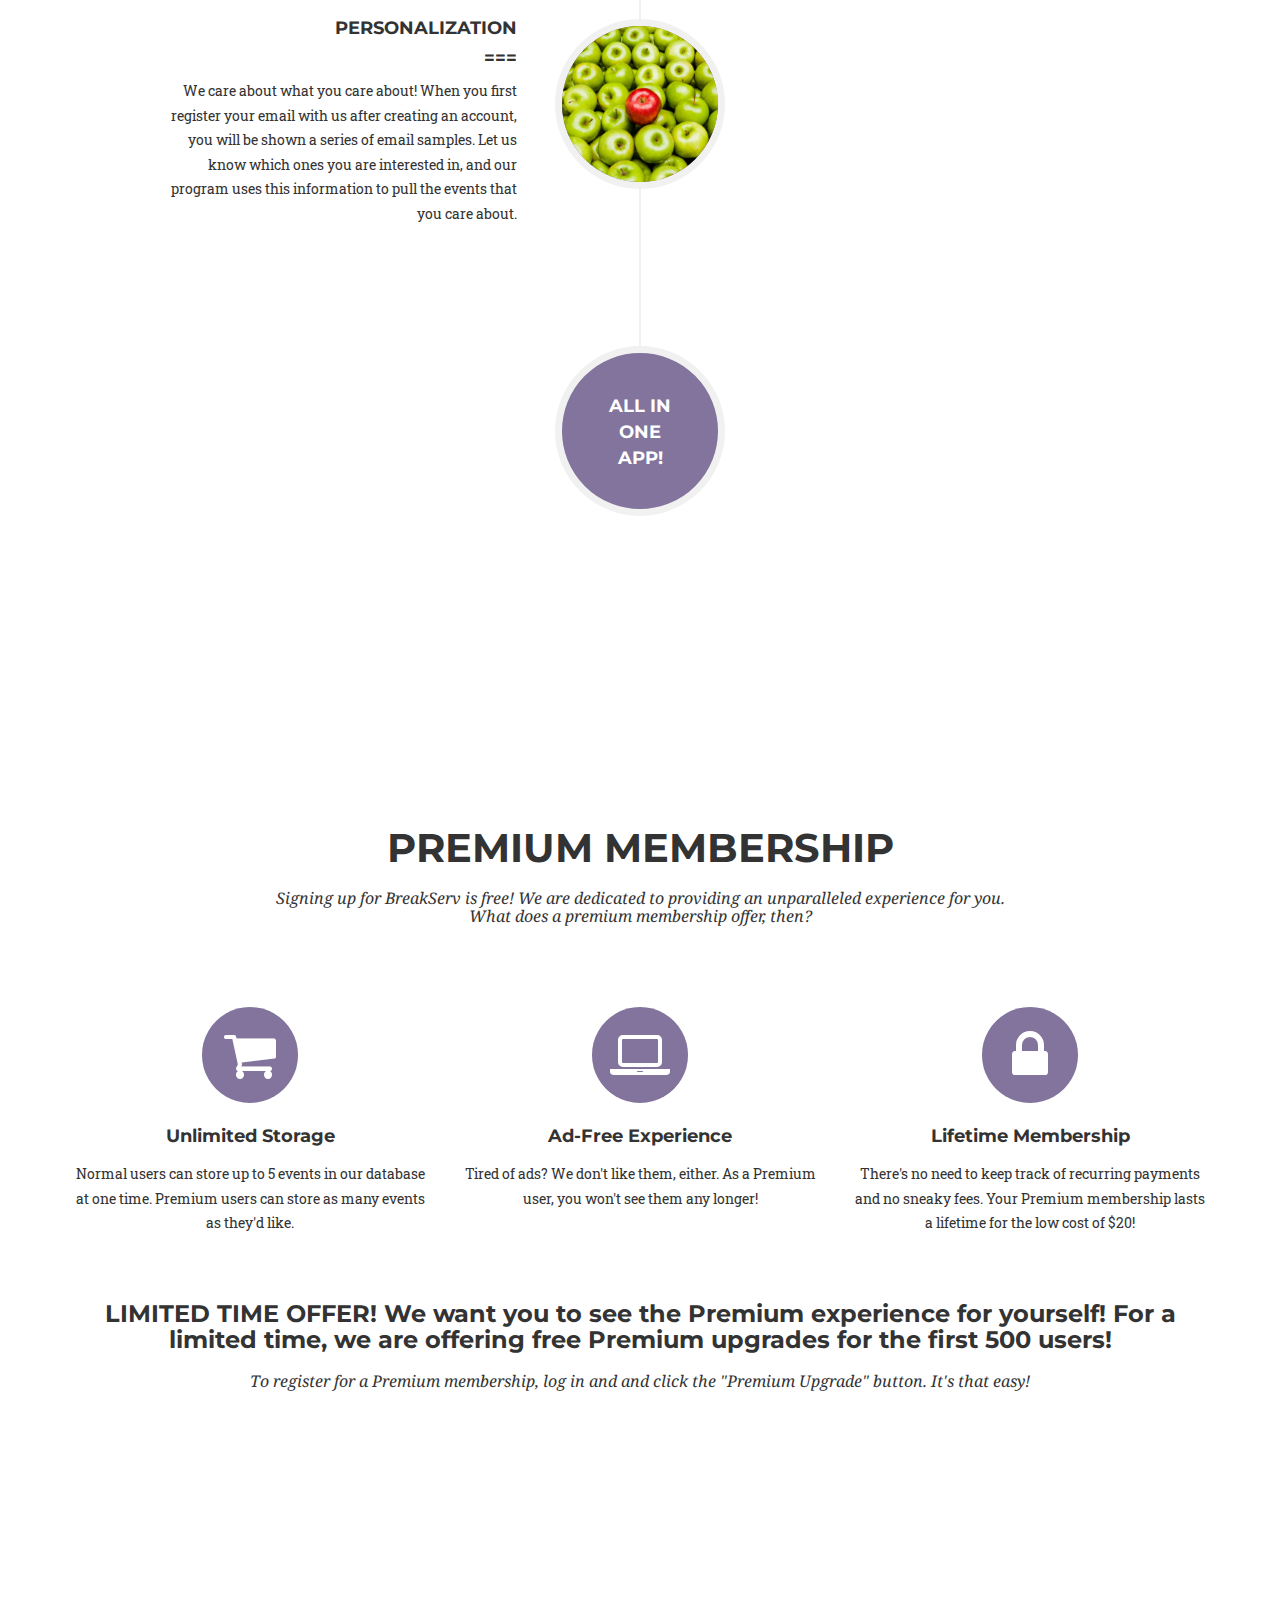
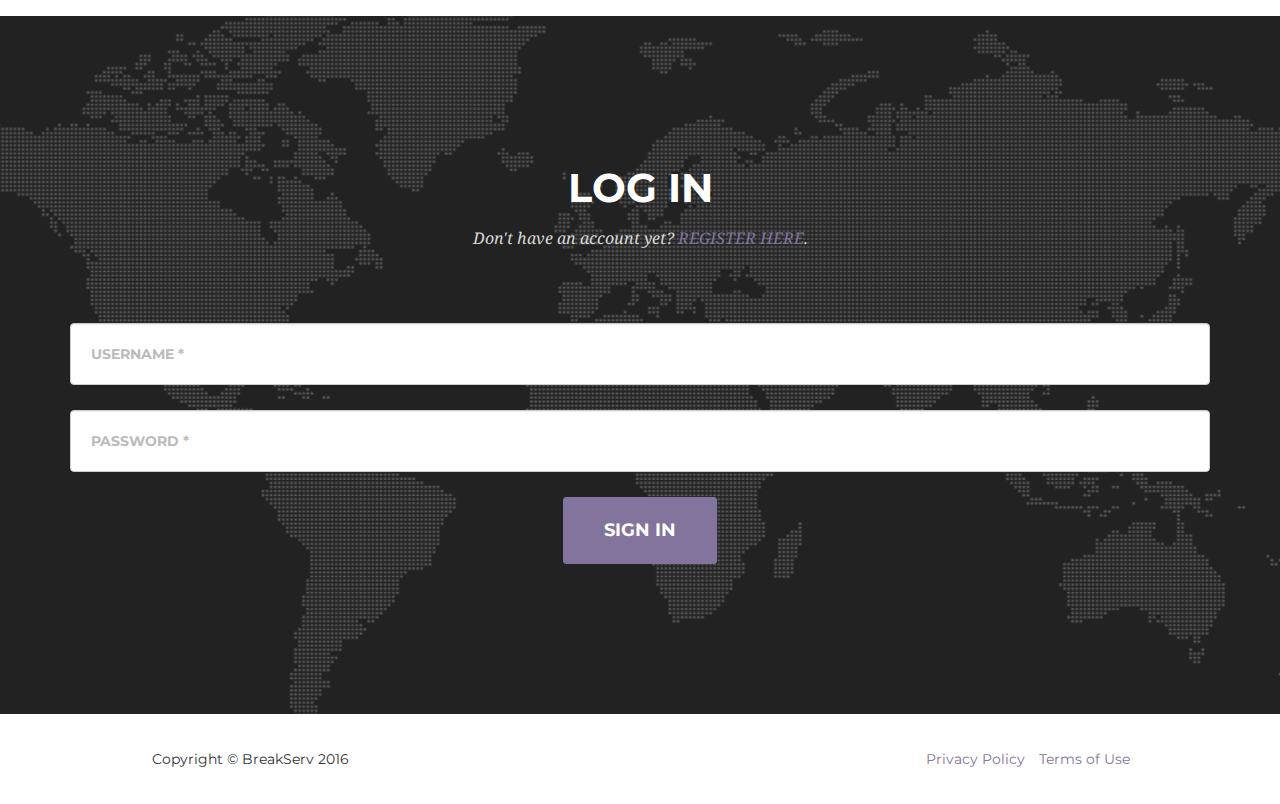
==== commit 64a54ebf: "." ====
--- a/index.html
+++ b/index.html
@@ -4,7 +4,7 @@
 <head>
 
 <!-- ***********************************************************************
-     SKELETAL CODE FROM http://startbootstrap.com/template-overviews/agency/ 
+     TEMPLATE FROM http://startbootstrap.com/template-overviews/agency/ 
      *********************************************************************** -->
 
     <meta charset="utf-8">
@@ -65,6 +65,10 @@
                     </li>
 
                     <li>
+                        <a class="page-scroll" href="#services">Premium</a>
+                    </li>
+
+                    <li>
                         <a class="page-scroll" href="#login">Log In/Register</a>
                     </li>
                 </ul>
@@ -162,6 +166,50 @@
                             </div>
                         </li>
                     </ul>
+                </div>
+            </div>
+        </div>
+    </section>
+
+    <!-- PREMIUM Section -->
+    <section id="services">
+        <div class="container">
+            <div class="row">
+                <div class="col-lg-12 text-center">
+                    <h2 class="section-heading">Premium Membership</h2>
+                    <h3 class="section-subheading">Signing up for BreakServ is free! We are dedicated to providing an unparalleled experience for you.<BR>What does a premium membership offer, then?</h3>
+                </div>
+            </div>
+            <div class="row text-center">
+                <div class="col-md-4">
+                    <span class="fa-stack fa-4x">
+                        <i class="fa fa-circle fa-stack-2x text-primary"></i>
+                        <i class="fa fa-shopping-cart fa-stack-1x fa-inverse"></i>
+                    </span>
+                    <h4 class="service-heading">Unlimited Storage</h4>
+                    <p class="text">Normal users can store up to 5 events in our database at one time. Premium users can store as many events as they'd like.</p>
+                </div>
+                <div class="col-md-4">
+                    <span class="fa-stack fa-4x">
+                        <i class="fa fa-circle fa-stack-2x text-primary"></i>
+                        <i class="fa fa-laptop fa-stack-1x fa-inverse"></i>
+                    </span>
+                    <h4 class="service-heading">Ad-Free Experience</h4>
+                    <p class="text">Tired of ads? We don't like them, either. As a Premium user, you won't see them any longer!</p>
+                </div>
+                <div class="col-md-4">
+                    <span class="fa-stack fa-4x">
+                        <i class="fa fa-circle fa-stack-2x text-primary"></i>
+                        <i class="fa fa-lock fa-stack-1x fa-inverse"></i>
+                    </span>
+                    <h4 class="service-heading">Lifetime Membership</h4>
+                    <p class="text">There's no need to keep track of recurring payments and no sneaky fees. Your Premium membership lasts a lifetime for the low cost of $20!</p>
+                </div>
+            </div>
+            <div class="row">
+                <div class="col-lg-12 text-center">
+                    <BR><BR><h3 class="service-heading">LIMITED TIME OFFER! We want you to see the Premium experience for yourself! For a limited time, we are offering free Premium upgrades for the first 500 users!</h3>
+                    <h3 class="section-subheading">To register for a Premium membership, log in and and click the "Premium Upgrade" button. It's that easy!</h3>
                 </div>
             </div>
         </div>
@@ -203,18 +251,10 @@
                     <span class="copyright">Copyright &copy; BreakServ 2016</span>
                 </div>
                 <div class="col-md-4">
-                    <ul class="list-inline social-buttons">
-                        <li><a href="#"><i class="fa fa-twitter"></i></a>
-                        </li>
-                        <li><a href="#"><i class="fa fa-facebook"></i></a>
-                        </li>
-                        <li><a href="#"><i class="fa fa-linkedin"></i></a>
-                        </li>
-                    </ul>
                 </div>
                 <div class="col-md-4">
                     <ul class="list-inline quicklinks">
-                        <li><a href="#">Privacy Policy</a>
+                        <li><a href="pp.html" target="_blank">Privacy Policy</a>
                         </li>
                         <li><a href="#">Terms of Use</a>
                         </li>
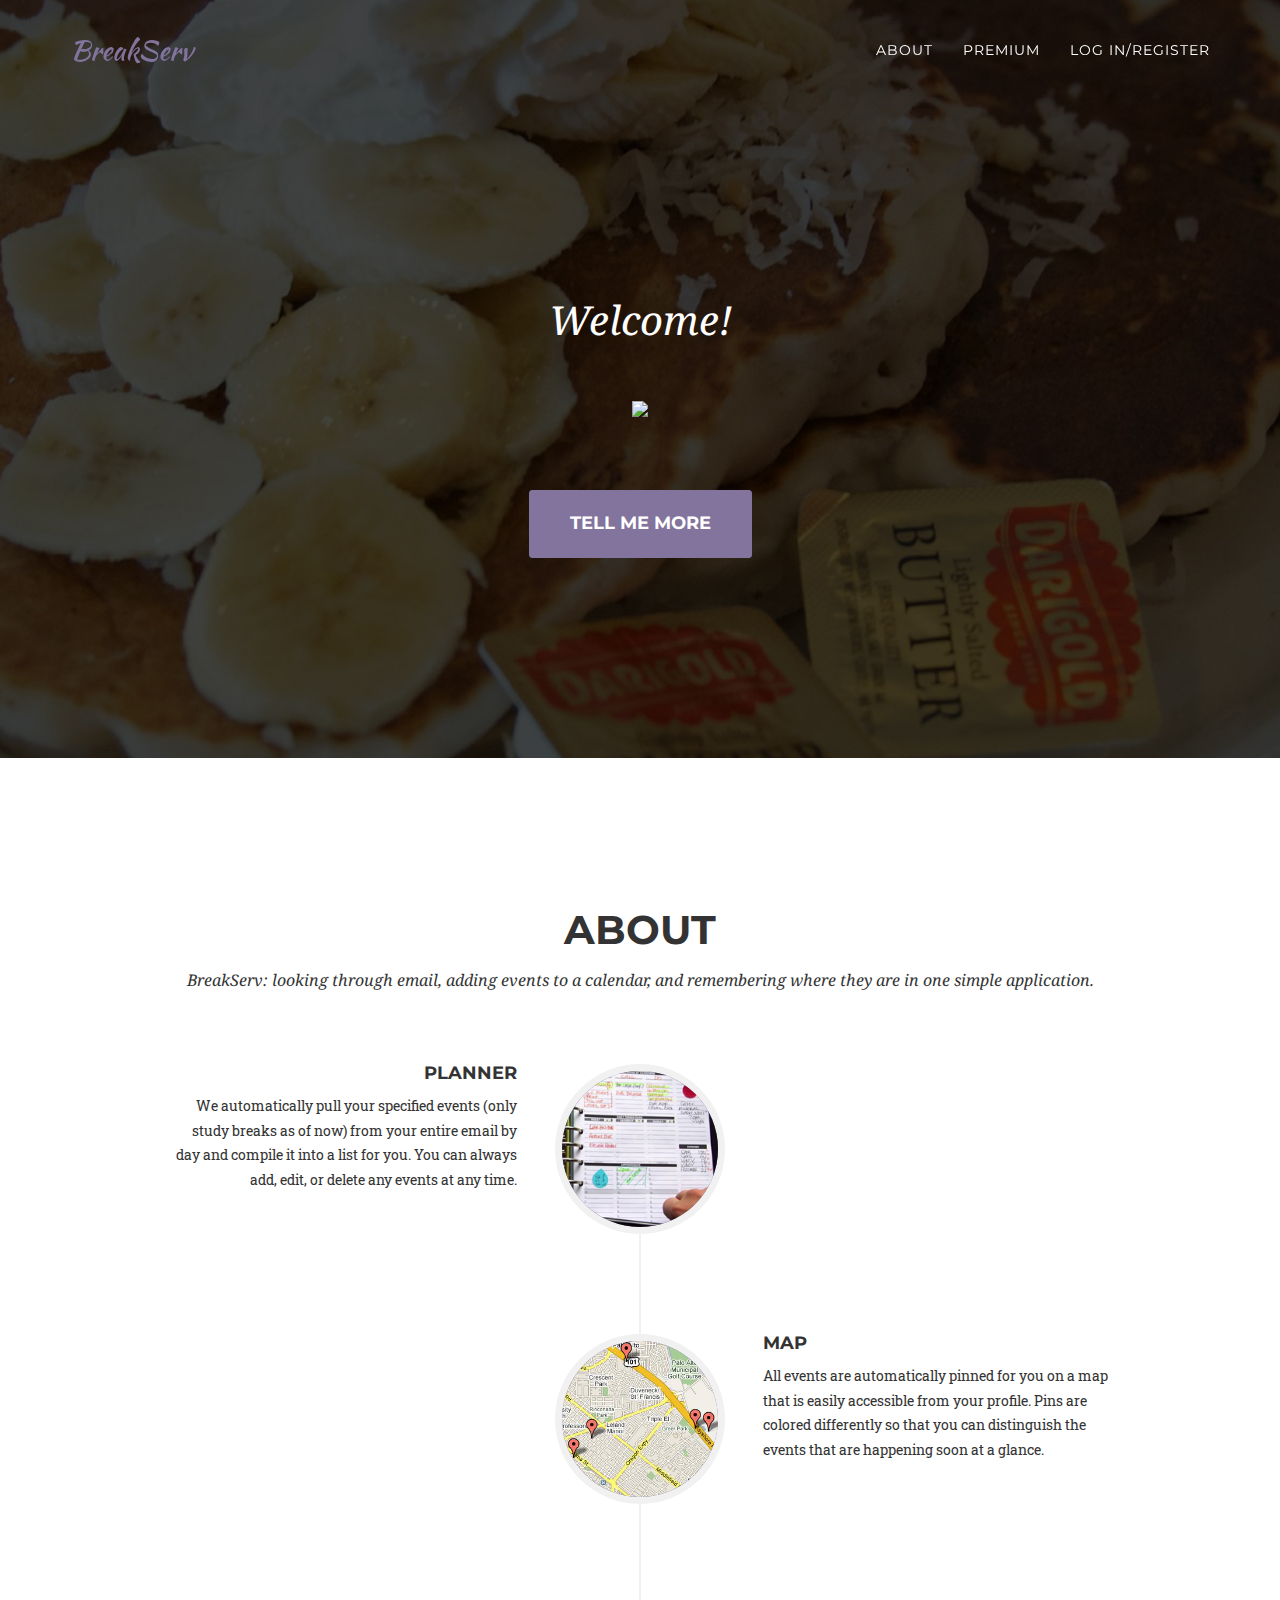
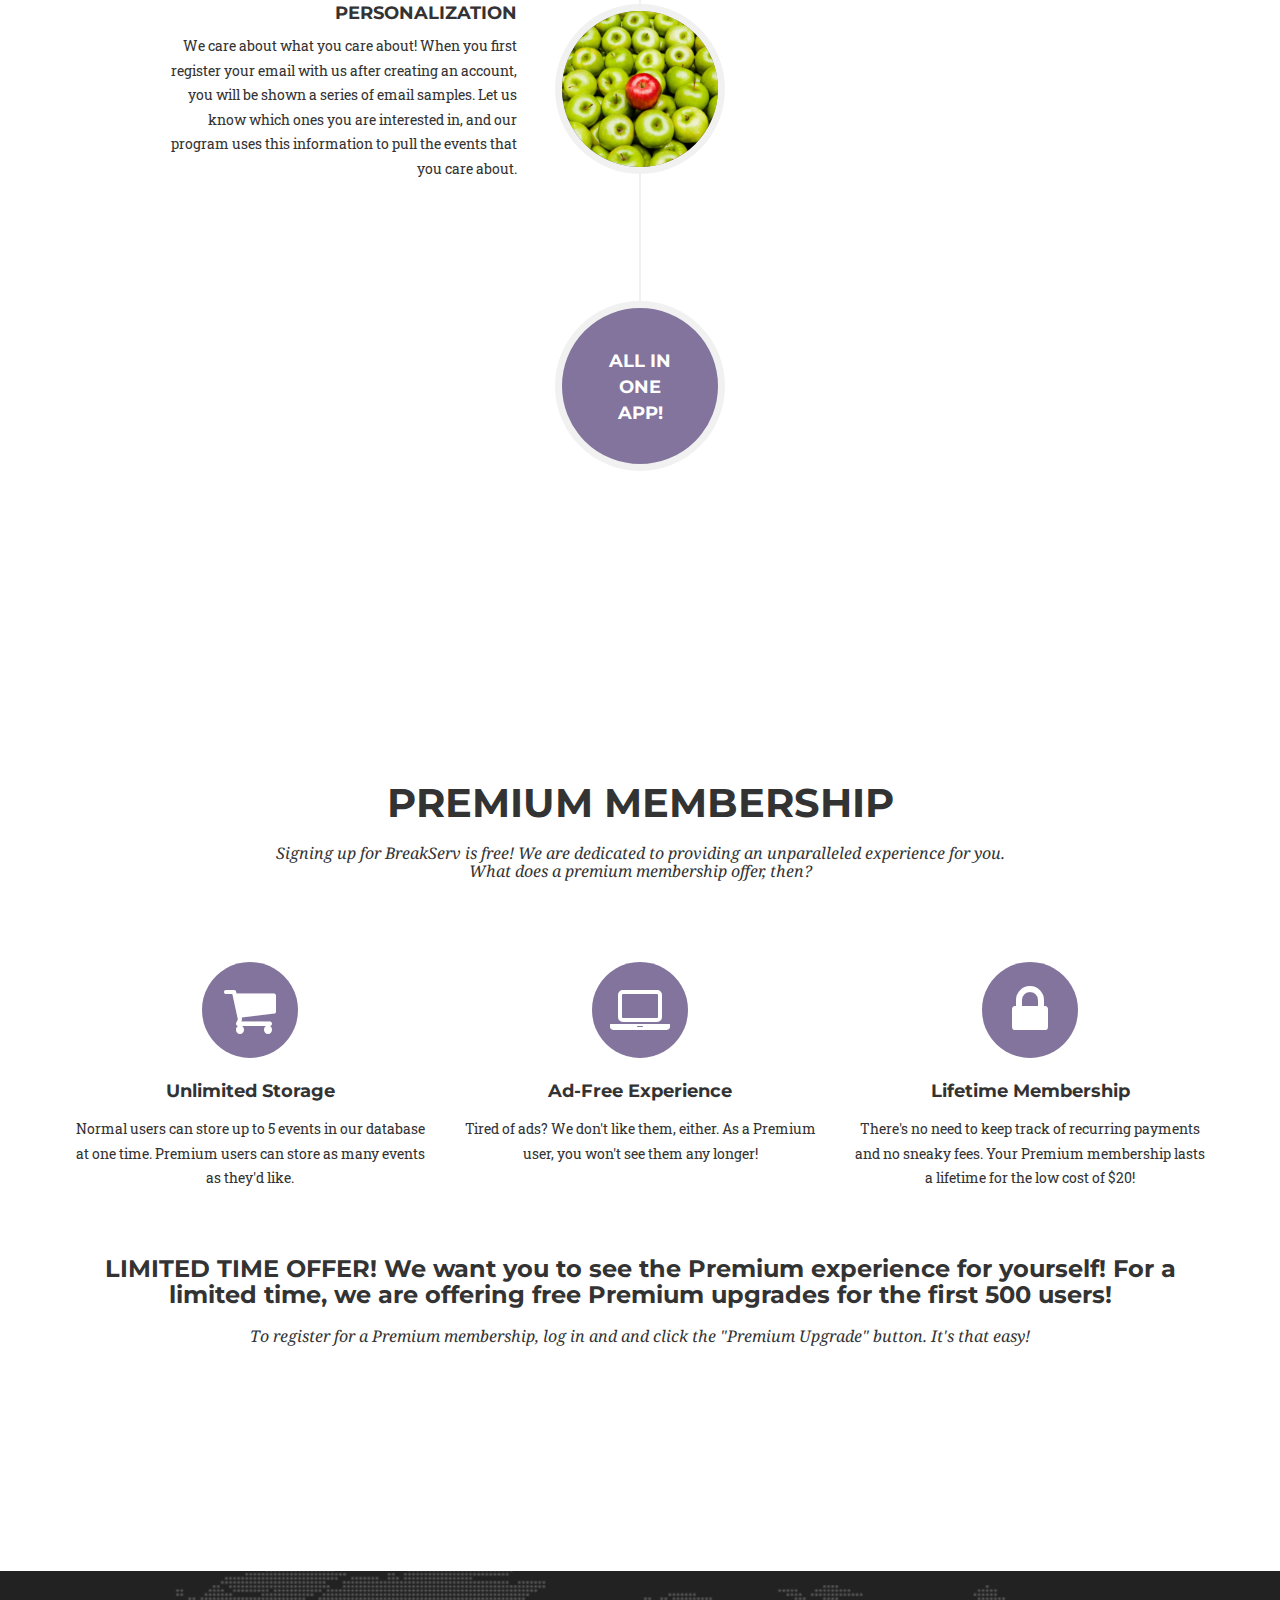
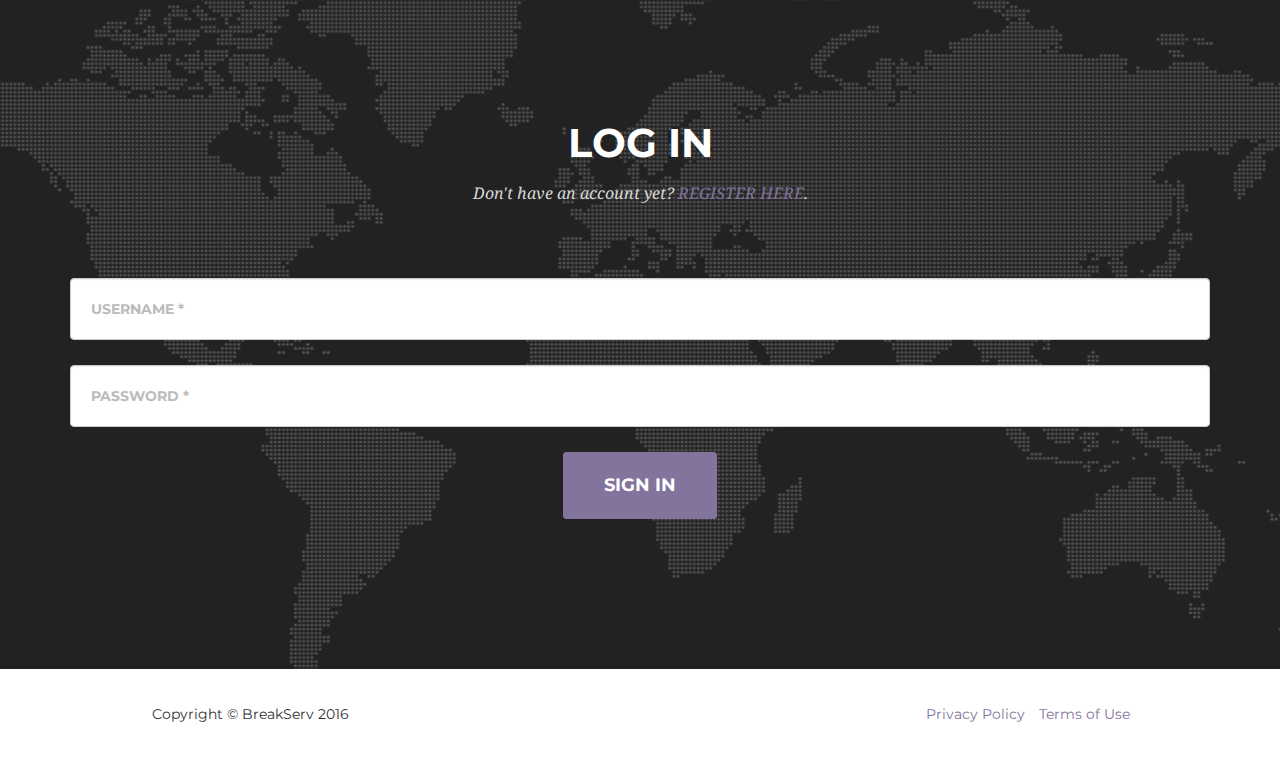
==== commit 697b1e80: "." ====
--- a/index.html
+++ b/index.html
@@ -109,7 +109,6 @@
                             <div class="timeline-panel">
                                 <div class="timeline-heading">
                                     <h4>Planner</h4>
-                                    <h4 class="subheading">===</h4>
                                 </div>
                                 <div class="timeline-body">
                                     <p class="text">We automatically pull your specified events (only study breaks as of now) from your entire email by day and compile it into a list for you. You can always add, edit, or delete any events at any time.</p>
@@ -123,7 +122,6 @@
                             <div class="timeline-panel">
                                 <div class="timeline-heading">
                                     <h4>Map</h4>
-                                    <h4 class="subheading">===</h4>
                                 </div>
                                 <div class="timeline-body">
                                     <p class="text">All events are automatically pinned for you on a map that is easily accessible from your profile. Pins are colored differently so that you can distinguish the events that are happening soon at a glance.</p>
@@ -137,7 +135,6 @@
                             <div class="timeline-panel">
                                 <div class="timeline-heading">
                                     <h4>Personalization</h4>
-                                    <h4 class="subheading">===</h4>
                                 </div>
                                 <div class="timeline-body">
                                     <p class="text">We care about what you care about! When you first register your email with us after creating an account, you will be shown a series of email samples. Let us know which ones you are interested in, and our program uses this information to pull the events that you care about.</p>
--- a/css/agency.css
+++ b/css/agency.css
@@ -1,7 +1,7 @@
-body{overflow-x:hidden;font-family:"Roboto Slab","Helvetica Neue",Helvetica,Arial,sans-serif}.text-muted{color:#d8d8d8}.text-primary{color:#82749c}p{font-size:14px;line-height:1.75}p.large{font-size:16px}a,a:hover,a:focus,a:active,a.active{outline:0}a{color:#82749c}a:hover,a:focus,a:active,a.active{color:#749c76}h1,h2,h3,h4,h5,h6{font-family:Montserrat,"Helvetica Neue",Helvetica,Arial,sans-serif;text-transform:uppercase;font-weight:700}.img-centered{margin:0 auto}.bg-light-gray{background-color:#f7f7f7}.bg-darkest-gray{background-color:#222}.btn-primary{color:#fff;background-color:#82749c;border-color:#82749c;font-family:Montserrat,"Helvetica Neue",Helvetica,Arial,sans-serif;text-transform:uppercase;font-weight:700}.btn-primary:hover,.btn-primary:focus,.btn-primary:active,.btn-primary.active,.open .dropdown-toggle.btn-primary{color:#fff;background-color:#749c76;border-color:#f6bf01}.btn-primary:active,.btn-primary.active,.open .dropdown-toggle.btn-primary{background-image:none}.btn-primary.disabled,.btn-primary[disabled],fieldset[disabled] .btn-primary,.btn-primary.disabled:hover,.btn-primary[disabled]:hover,fieldset[disabled] .btn-primary:hover,.btn-primary.disabled:focus,.btn-primary[disabled]:focus,fieldset[disabled] .btn-primary:focus,.btn-primary.disabled:active,.btn-primary[disabled]:active,fieldset[disabled] .btn-primary:active,.btn-primary.disabled.active,.btn-primary[disabled].active,fieldset[disabled] .btn-primary.active{background-color:#82749c;border-color:#82749c}.btn-primary .badge{color:#82749c;background-color:#fff}.btn-xl{color:#fff;background-color:#82749c;border-color:#82749c;font-family:Montserrat,"Helvetica Neue",Helvetica,Arial,sans-serif;text-transform:uppercase;font-weight:700;border-radius:3px;font-size:18px;padding:20px 40px}.btn-xl:hover,.btn-xl:focus,.btn-xl:active,.btn-xl.active,.open .dropdown-toggle.btn-xl{color:#fff;background-color:#749c76;border-color:#f6bf01}.btn-xl:active,.btn-xl.active,.open .dropdown-toggle.btn-xl{background-image:none}.btn-xl.disabled,.btn-xl[disabled],fieldset[disabled] .btn-xl,.btn-xl.disabled:hover,.btn-xl[disabled]:hover,fieldset[disabled] .btn-xl:hover,.btn-xl.disabled:focus,.btn-xl[disabled]:focus,fieldset[disabled] .btn-xl:focus,.btn-xl.disabled:active,.btn-xl[disabled]:active,fieldset[disabled] .btn-xl:active,.btn-xl.disabled.active,.btn-xl[disabled].active,fieldset[disabled] .btn-xl.active{background-color:#82749c;border-color:#82749c}.btn-xl .badge{color:#82749c;background-color:#fff}.navbar-default{background-color:#222;border-color:transparent}.navbar-default .navbar-brand{color:#82749c;font-family:"Kaushan Script","Helvetica Neue",Helvetica,Arial,cursive}.navbar-default .navbar-brand:hover,.navbar-default .navbar-brand:focus,.navbar-default .navbar-brand:active,.navbar-default .navbar-brand.active{color:#749c76}.navbar-default .navbar-collapse{border-color:rgba(255,255,255,.02)}.navbar-default .navbar-toggle{background-color:#82749c;border-color:#82749c}.navbar-default .navbar-toggle .icon-bar{background-color:#fff}.navbar-default .navbar-toggle:hover,.navbar-default .navbar-toggle:focus{background-color:#82749c}.navbar-default .nav li a{font-family:Montserrat,"Helvetica Neue",Helvetica,Arial,sans-serif;text-transform:uppercase;font-weight:400;letter-spacing:1px;color:#fff}.navbar-default .nav li a:hover,.navbar-default .nav li a:focus{color:#82749c;outline:0}.navbar-default .navbar-nav>.active>a{border-radius:0;color:#fff;background-color:#82749c}.navbar-default .navbar-nav>.active>a:hover,.navbar-default .navbar-nav>.active>a:focus{color:#fff;background-color:#749c76}@media (min-width:768px){.navbar-default{background-color:transparent;padding:25px 0;-webkit-transition:padding .3s;-moz-transition:padding .3s;transition:padding .3s;border:0}.navbar-default .navbar-brand{font-size:2em;-webkit-transition:all .3s;-moz-transition:all .3s;transition:all .3s}.navbar-default .navbar-nav>.active>a{border-radius:3px}.navbar-default.navbar-shrink{background-color:#222;padding:10px 0}.navbar-default.navbar-shrink .navbar-brand{font-size:1.5em}}header{background-image:url(../img/header-bg.jpg);background-repeat:none;background-attachment:scroll;background-position:center center;-webkit-background-size:cover;-moz-background-size:cover;background-size:cover;-o-background-size:cover;text-align:center;color:#fff}header .intro-text{padding-top:100px;padding-bottom:50px}header .intro-text .intro-lead-in{font-family:"Droid Serif","Helvetica Neue",Helvetica,Arial,sans-serif;font-style:italic;font-size:22px;line-height:22px;margin-bottom:25px}header .intro-text .intro-heading{font-family:Montserrat,"Helvetica Neue",Helvetica,Arial,sans-serif;text-transform:uppercase;font-weight:700;font-size:50px;line-height:50px;margin-bottom:25px}@media (min-width:768px){header .intro-text{padding-top:300px;padding-bottom:200px}header .intro-text .intro-lead-in{font-family:"Droid Serif","Helvetica Neue",Helvetica,Arial,sans-serif;font-style:italic;font-size:40px;line-height:40px;margin-bottom:25px}header .intro-text .intro-heading{font-family:Montserrat,"Helvetica Neue",Helvetica,Arial,sans-serif;text-transform:uppercase;font-weight:700;font-size:75px;line-height:75px;margin-bottom:50px}}section{padding:100px 0}section h2.section-heading{font-size:40px;margin-top:0;margin-bottom:15px}section h3.section-subheading{font-size:16px;font-family:"Droid Serif","Helvetica Neue",Helvetica,Arial,sans-serif;text-transform:none;font-style:italic;font-weight:400;margin-bottom:75px}@media (min-width:768px){section{padding:150px 0}}.service-heading{margin:15px 0;text-transform:none}#portfolio .portfolio-item{margin:0 0 15px;right:0}#portfolio .portfolio-item .portfolio-link{display:block;position:relative;max-width:400px;margin:0 auto}#portfolio .portfolio-item .portfolio-link .portfolio-hover{background:rgba(254,209,54,.9);position:absolute;width:100%;height:100%;opacity:0;transition:all ease .5s;-webkit-transition:all ease .5s;-moz-transition:all ease .5s}#portfolio .portfolio-item .portfolio-link .portfolio-hover:hover{opacity:1}#portfolio .portfolio-item .portfolio-link .portfolio-hover .portfolio-hover-content{position:absolute;width:100%;height:20px;font-size:20px;text-align:center;top:50%;margin-top:-12px;color:#fff}#portfolio .portfolio-item .portfolio-link .portfolio-hover .portfolio-hover-content i{margin-top:-12px}#portfolio .portfolio-item .portfolio-link .portfolio-hover .portfolio-hover-content h3,#portfolio .portfolio-item .portfolio-link .portfolio-hover .portfolio-hover-content h4{margin:0}#portfolio .portfolio-item .portfolio-caption{max-width:400px;margin:0 auto;background-color:#fff;text-align:center;padding:25px}#portfolio .portfolio-item .portfolio-caption h4{text-transform:none;margin:0}#portfolio .portfolio-item .portfolio-caption p{font-family:"Droid Serif","Helvetica Neue",Helvetica,Arial,sans-serif;font-style:italic;font-size:16px;margin:0}#portfolio *{z-index:2}@media (min-width:767px){#portfolio .portfolio-item{margin:0 0 30px}}.timeline{list-style:none;padding:0;position:relative}.timeline:before{top:0;bottom:0;position:absolute;content:"";width:2px;background-color:#f1f1f1;left:40px;margin-left:-1.5px}.timeline>li{margin-bottom:50px;position:relative;min-height:50px}.timeline>li:before,.timeline>li:after{content:" ";display:table}.timeline>li:after{clear:both}.timeline>li .timeline-panel{width:100%;float:right;padding:0 20px 0 100px;position:relative;text-align:left}.timeline>li .timeline-panel:before{border-left-width:0;border-right-width:15px;left:-15px;right:auto}.timeline>li .timeline-panel:after{border-left-width:0;border-right-width:14px;left:-14px;right:auto}.timeline>li .timeline-image{left:0;margin-left:0;width:80px;height:80px;position:absolute;z-index:100;background-color:#82749c;color:#fff;border-radius:100%;border:7px solid #f1f1f1;text-align:center}.timeline>li .timeline-image h4{font-size:10px;margin-top:12px;line-height:14px}.timeline>li.timeline-inverted>.timeline-panel{float:right;text-align:left;padding:0 20px 0 100px}.timeline>li.timeline-inverted>.timeline-panel:before{border-left-width:0;border-right-width:15px;left:-15px;right:auto}.timeline>li.timeline-inverted>.timeline-panel:after{border-left-width:0;border-right-width:14px;left:-14px;right:auto}.timeline>li:last-child{margin-bottom:0}.timeline .timeline-heading h4{margin-top:0;color:inherit}.timeline .timeline-heading h4.subheading{text-transform:none}.timeline .timeline-body>p,.timeline .timeline-body>ul{margin-bottom:0}@media (min-width:768px){.timeline:before{left:50%}.timeline>li{margin-bottom:100px;min-height:100px}.timeline>li .timeline-panel{width:41%;float:left;padding:0 20px 20px 30px;text-align:right}.timeline>li .timeline-image{width:100px;height:100px;left:50%;margin-left:-50px}.timeline>li .timeline-image h4{font-size:13px;margin-top:16px;line-height:18px}.timeline>li.timeline-inverted>.timeline-panel{float:right;text-align:left;padding:0 30px 20px 20px}}@media (min-width:992px){.timeline>li{min-height:150px}.timeline>li .timeline-panel{padding:0 20px 20px}.timeline>li .timeline-image{width:150px;height:150px;margin-left:-75px}.timeline>li .timeline-image h4{font-size:18px;margin-top:30px;line-height:26px}.timeline>li.timeline-inverted>.timeline-panel{padding:0 20px 20px}}@media (min-width:1200px){.timeline>li{min-height:170px}.timeline>li .timeline-panel{padding:0 20px 20px 100px}.timeline>li .timeline-image{width:170px;height:170px;margin-left:-85px}.timeline>li .timeline-image h4{margin-top:40px}.timeline>li.timeline-inverted>.timeline-panel{padding:0 100px 20px 20px}}.team-member{text-align:center;margin-bottom:50px}.team-member img{margin:0 auto;border:7px solid #fff}.team-member h4{margin-top:25px;margin-bottom:0;text-transform:none}.team-member p{margin-top:0}aside.clients img{margin:50px auto}section#login{background-color:#222;background-image:url(../img/map-image.png);background-position:center;background-repeat:no-repeat}section#login .section-heading{color:#fff}section#login .form-group{margin-bottom:25px}section#login .form-group input,section#login .form-group textarea{padding:20px}section#login .form-group input.form-control{height:auto}section#login .form-group textarea.form-control{height:236px}section#login .form-control:focus{border-color:#82749c;box-shadow:none}section#login ::-webkit-input-placeholder{font-family:Montserrat,"Helvetica Neue",Helvetica,Arial,sans-serif;text-transform:uppercase;font-weight:700;color:#bbb}section#login :-moz-placeholder{font-family:Montserrat,"Helvetica Neue",Helvetica,Arial,sans-serif;text-transform:uppercase;font-weight:700;color:#bbb}section#login ::-moz-placeholder{font-family:Montserrat,"Helvetica Neue",Helvetica,Arial,sans-serif;text-transform:uppercase;font-weight:700;color:#bbb}section#login :-ms-input-placeholder{font-family:Montserrat,"Helvetica Neue",Helvetica,Arial,sans-serif;text-transform:uppercase;font-weight:700;color:#bbb}section#login .text-danger{color:#e74c3c}footer{padding:25px 0;text-align:center}footer span.copyright{line-height:40px;font-family:Montserrat,"Helvetica Neue",Helvetica,Arial,sans-serif;text-transform:uppercase;text-transform:none}footer ul.quicklinks{margin-bottom:0;line-height:40px;font-family:Montserrat,"Helvetica Neue",Helvetica,Arial,sans-serif;text-transform:uppercase;text-transform:none}ul.social-buttons{margin-bottom:0}ul.social-buttons li a{display:block;background-color:#222;height:40px;width:40px;border-radius:100%;font-size:20px;line-height:40px;color:#fff;outline:0;-webkit-transition:all .3s;-moz-transition:all .3s;transition:all .3s}ul.social-buttons li a:hover,ul.social-buttons li a:focus,ul.social-buttons li a:active{background-color:#82749c}.btn:focus,.btn:active,.btn.active,.btn:active:focus{outline:0}.portfolio-modal .modal-content{border-radius:0;background-clip:border-box;-webkit-box-shadow:none;box-shadow:none;border:0;min-height:100%;padding:100px 0;text-align:center}.portfolio-modal .modal-content h2{margin-bottom:15px;font-size:3em}.portfolio-modal .modal-content p{margin-bottom:30px}.portfolio-modal .modal-content p.item-intro{margin:20px 0 30px;font-family:"Droid Serif","Helvetica Neue",Helvetica,Arial,sans-serif;font-style:italic;font-size:16px}.portfolio-modal .modal-content ul.list-inline{margin-bottom:30px;margin-top:0}.portfolio-modal .modal-content img{margin-bottom:30px}.portfolio-modal .close-modal{position:absolute;width:75px;height:75px;background-color:transparent;top:25px;right:25px;cursor:pointer}.portfolio-modal .close-modal:hover{opacity:.3}.portfolio-modal .close-modal .lr{height:75px;width:1px;margin-left:35px;background-color:#222;transform:rotate(45deg);-ms-transform:rotate(45deg);-webkit-transform:rotate(45deg);z-index:1051}.portfolio-modal .close-modal .lr .rl{height:75px;width:1px;background-color:#222;transform:rotate(90deg);-ms-transform:rotate(90deg);-webkit-transform:rotate(90deg);z-index:1052}.portfolio-modal .modal-backdrop{opacity:0;display:none}::-moz-selection{text-shadow:none;background:#82749c}::selection{text-shadow:none;background:#82749c}img::selection{background:0 0}img::-moz-selection{background:0 0}body{webkit-tap-highlight-color:#82749c}
+body{overflow-x:hidden;font-family:"Roboto Slab","Helvetica Neue",Helvetica,Arial,sans-serif}.text-muted{color:#d8d8d8}.text-primary{color:#82749c}p{font-size:14px;line-height:1.75}p.large{font-size:16px}a,a:hover,a:focus,a:active,a.active{outline:0}a{color:#82749c}a:hover,a:focus,a:active,a.active{color:#749c76}h1,h2,h3,h4,h5,h6{font-family:Montserrat,"Helvetica Neue",Helvetica,Arial,sans-serif;text-transform:uppercase;font-weight:700}.img-centered{margin:0 auto}.bg-light-gray{background-color:#f7f7f7}.bg-darkest-gray{background-color:#222}.btn-primary{color:#fff;background-color:#82749c;border-color:#82749c;font-family:Montserrat,"Helvetica Neue",Helvetica,Arial,sans-serif;text-transform:uppercase;font-weight:700}.btn-primary:hover,.btn-primary:focus,.btn-primary:active,.btn-primary.active,.open .dropdown-toggle.btn-primary{color:#fff;background-color:#749c76;border-color:#f6bf01}.btn-primary:active,.btn-primary.active,.open .dropdown-toggle.btn-primary{background-image:none}.btn-primary.disabled,.btn-primary[disabled],fieldset[disabled] .btn-primary,.btn-primary.disabled:hover,.btn-primary[disabled]:hover,fieldset[disabled] .btn-primary:hover,.btn-primary.disabled:focus,.btn-primary[disabled]:focus,fieldset[disabled] .btn-primary:focus,.btn-primary.disabled:active,.btn-primary[disabled]:active,fieldset[disabled] .btn-primary:active,.btn-primary.disabled.active,.btn-primary[disabled].active,fieldset[disabled] .btn-primary.active{background-color:#82749c;border-color:#82749c}.btn-primary .badge{color:#82749c;background-color:#fff}.btn-xl{color:#fff;background-color:#82749c;border-color:#82749c;font-family:Montserrat,"Helvetica Neue",Helvetica,Arial,sans-serif;text-transform:uppercase;font-weight:700;border-radius:3px;font-size:18px;padding:20px 40px}.btn-xl:hover,.btn-xl:focus,.btn-xl:active,.btn-xl.active,.open .dropdown-toggle.btn-xl{color:#fff;background-color:#749c76;border-color:#f6bf01}.btn-xl:active,.btn-xl.active,.open .dropdown-toggle.btn-xl{background-image:none}.btn-xl.disabled,.btn-xl[disabled],fieldset[disabled] .btn-xl,.btn-xl.disabled:hover,.btn-xl[disabled]:hover,fieldset[disabled] .btn-xl:hover,.btn-xl.disabled:focus,.btn-xl[disabled]:focus,fieldset[disabled] .btn-xl:focus,.btn-xl.disabled:active,.btn-xl[disabled]:active,fieldset[disabled] .btn-xl:active,.btn-xl.disabled.active,.btn-xl[disabled].active,fieldset[disabled] .btn-xl.active{background-color:#82749c;border-color:#82749c}.btn-xl .badge{color:#82749c;background-color:#fff}.navbar-default{background-color:#222;border-color:transparent}.navbar-default .navbar-brand{color:#82749c;font-family:"Kaushan Script","Helvetica Neue",Helvetica,Arial,cursive}.navbar-default .navbar-brand:hover,.navbar-default .navbar-brand:focus,.navbar-default .navbar-brand:active,.navbar-default .navbar-brand.active{color:#749c76}.navbar-default .navbar-collapse{border-color:rgba(255,255,255,.02)}.navbar-default .navbar-toggle{background-color:#82749c;border-color:#82749c}.navbar-default .navbar-toggle .icon-bar{background-color:#fff}.navbar-default .navbar-toggle:hover,.navbar-default .navbar-toggle:focus{background-color:#82749c}.navbar-default .nav li a{font-family:Montserrat,"Helvetica Neue",Helvetica,Arial,sans-serif;text-transform:uppercase;font-weight:400;letter-spacing:1px;color:#fff}.navbar-default .nav li a:hover,.navbar-default .nav li a:focus{color:#82749c;outline:0}.navbar-default .navbar-nav>.active>a{border-radius:0;color:#fff;background-color:#82749c}.navbar-default .navbar-nav>.active>a:hover,.navbar-default .navbar-nav>.active>a:focus{color:#fff;background-color:#749c76}@media (min-width:768px){.navbar-default{background-color:transparent;padding:25px 0;-webkit-transition:padding .3s;-moz-transition:padding .3s;transition:padding .3s;border:0}.navbar-default .navbar-brand{font-size:2em;-webkit-transition:all .3s;-moz-transition:all .3s;transition:all .3s}.navbar-default .navbar-nav>.active>a{border-radius:3px}.navbar-default.navbar-shrink{background-color:#222;padding:10px 0}.navbar-default.navbar-shrink .navbar-brand{font-size:1.5em}}header{background-image:url(../img/header-bg.jpg);background-repeat:none;background-attachment:scroll;background-position:center center;-webkit-background-size:cover;-moz-background-size:cover;background-size:cover;-o-background-size:cover;text-align:center;color:#fff}header .intro-text{padding-top:100px;padding-bottom:50px}header .intro-text .intro-lead-in{font-family:"Droid Serif","Helvetica Neue",Helvetica,Arial,sans-serif;font-style:italic;font-size:22px;line-height:22px;margin-bottom:25px}header .intro-text .intro-heading{font-family:Montserrat,"Helvetica Neue",Helvetica,Arial,sans-serif;text-transform:uppercase;font-weight:700;font-size:50px;line-height:50px;margin-bottom:25px}@media (min-width:768px){header .intro-text{padding-top:300px;padding-bottom:200px}header .intro-text .intro-lead-in{font-family:"Droid Serif","Helvetica Neue",Helvetica,Arial,sans-serif;font-style:italic;font-size:40px;line-height:40px;margin-bottom:25px}header .intro-text .intro-heading{font-family:Montserrat,"Helvetica Neue",Helvetica,Arial,sans-serif;text-transform:uppercase;font-weight:700;font-size:75px;line-height:75px;margin-bottom:50px}}section{padding:100px 0}section h2.section-heading{font-size:40px;margin-top:0;margin-bottom:15px}section h3.section-subheading{font-size:16px;font-family:"Droid Serif","Helvetica Neue",Helvetica,Arial,sans-serif;text-transform:none;font-style:italic;font-weight:400;margin-bottom:75px}@media (min-width:768px){section{padding:150px 0}}.service-heading{margin:15px 0;text-transform:none}#portfolio .portfolio-item{margin:0 0 15px;right:0}#portfolio .portfolio-item .portfolio-link{display:block;position:relative;max-width:400px;margin:0 auto}#portfolio .portfolio-item .portfolio-link .portfolio-hover{background:rgba(254,209,54,.9);position:absolute;width:100%;height:100%;opacity:0;transition:all ease .5s;-webkit-transition:all ease .5s;-moz-transition:all ease .5s}#portfolio .portfolio-item .portfolio-link .portfolio-hover:hover{opacity:1}#portfolio .portfolio-item .portfolio-link .portfolio-hover .portfolio-hover-content{position:absolute;width:100%;height:20px;font-size:20px;text-align:center;top:50%;margin-top:-12px;color:#fff}#portfolio .portfolio-item .portfolio-link .portfolio-hover .portfolio-hover-content i{margin-top:-12px}#portfolio .portfolio-item .portfolio-link .portfolio-hover .portfolio-hover-content h3,#portfolio .portfolio-item .portfolio-link .portfolio-hover .portfolio-hover-content h4{margin:0}#portfolio .portfolio-item .portfolio-caption{max-width:400px;margin:0 auto;background-color:#fff;text-align:center;padding:25px}#portfolio .portfolio-item .portfolio-caption h4{text-transform:none;margin:0}#portfolio .portfolio-item .portfolio-caption p{font-family:"Droid Serif","Helvetica Neue",Helvetica,Arial,sans-serif;font-style:italic;font-size:16px;margin:0}#portfolio *{z-index:2}@media (min-width:767px){#portfolio .portfolio-item{margin:0 0 30px}}.timeline{list-style:none;padding:0;position:relative}.timeline:before{top:0;bottom:0;position:absolute;content:"";width:2px;background-color:#f1f1f1;left:40px;margin-left:-1.5px}.timeline>li{margin-bottom:50px;position:relative;min-height:50px}.timeline>li:before,.timeline>li:after{content:" ";display:table}.timeline>li:after{clear:both}.timeline>li .timeline-panel{width:100%;float:right;padding:0 20px 0 100px;position:relative;text-align:left}.timeline>li .timeline-panel:before{border-left-width:0;border-right-width:15px;left:-15px;right:auto}.timeline>li .timeline-panel:after{border-left-width:0;border-right-width:14px;left:-14px;right:auto}.timeline>li .timeline-image{left:0;margin-left:0;width:80px;height:80px;position:absolute;z-index:100;background-color:#82749c;color:#fff;border-radius:100%;border:7px solid #f1f1f1;text-align:center}.timeline>li .timeline-image h4{font-size:10px;margin-top:12px;line-height:14px}.timeline>li.timeline-inverted>.timeline-panel{float:right;text-align:left;padding:0 20px 0 100px}.timeline>li.timeline-inverted>.timeline-panel:before{border-left-width:0;border-right-width:15px;left:-15px;right:auto}.timeline>li.timeline-inverted>.timeline-panel:after{border-left-width:0;border-right-width:14px;left:-14px;right:auto}.timeline>li:last-child{margin-bottom:0}.timeline .timeline-heading h4{margin-top:0;color:inherit}.timeline .timeline-heading h4.subheading{text-transform:none}.timeline .timeline-body>p,.timeline .timeline-body>ul{margin-bottom:0}@media (min-width:768px){.timeline:before{left:50%}.timeline>li{margin-bottom:100px;min-height:100px}.timeline>li .timeline-panel{width:41%;float:left;padding:0 20px 20px 30px;text-align:right}.timeline>li .timeline-image{width:100px;height:100px;left:50%;margin-left:-50px}.timeline>li .timeline-image h4{font-size:13px;margin-top:16px;line-height:18px}.timeline>li.timeline-inverted>.timeline-panel{float:right;text-align:left;padding:0 30px 20px 20px}}@media (min-width:992px){.timeline>li{min-height:150px}.timeline>li .timeline-panel{padding:0 20px 20px}.timeline>li .timeline-image{width:150px;height:150px;margin-left:-75px}.timeline>li .timeline-image h4{font-size:18px;margin-top:30px;line-height:26px}.timeline>li.timeline-inverted>.timeline-panel{padding:0 20px 20px}}@media (min-width:1200px){.timeline>li{min-height:170px}.timeline>li .timeline-panel{padding:0 20px 20px 100px}.timeline>li .timeline-image{width:170px;height:170px;margin-left:-85px}.timeline>li .timeline-image h4{margin-top:40px}.timeline>li.timeline-inverted>.timeline-panel{padding:0 100px 20px 20px}}.team-member{text-align:center;margin-bottom:50px}.team-member img{margin:0 auto;border:7px solid #fff}.team-member h4{margin-top:25px;margin-bottom:0;text-transform:none}.team-member p{margin-top:0}aside.clients img{margin:50px auto}section#login{background-color:#222;background-image:url(../img/map-image.png);background-position:center;background-repeat:no-repeat}section#login .section-heading{color:#fff}section#login .form-group{margin-bottom:25px}section#login .form-group input,section#login .form-group textarea{padding:20px}section#login .form-group input.form-control{height:auto}section#login .form-group textarea.form-control{height:236px}section#login .form-control:focus{border-color:#82749c;box-shadow:none}section#login ::-webkit-input-placeholder{font-family:Montserrat,"Helvetica Neue",Helvetica,Arial,sans-serif;text-transform:uppercase;font-weight:700;color:#bbb}section#login :-moz-placeholder{font-family:Montserrat,"Helvetica Neue",Helvetica,Arial,sans-serif;text-transform:uppercase;font-weight:700;color:#bbb}section#login ::-moz-placeholder{font-family:Montserrat,"Helvetica Neue",Helvetica,Arial,sans-serif;text-transform:uppercase;font-weight:700;color:#bbb}section#login :-ms-input-placeholder{font-family:Montserrat,"Helvetica Neue",Helvetica,Arial,sans-serif;text-transform:uppercase;font-weight:700;color:#bbb}section#login .text-danger{color:#e74c3c}footer{padding:25px 0;text-align:center}footer span.copyright{line-height:40px;font-family:Montserrat,"Helvetica Neue",Helvetica,Arial,sans-serif;text-transform:uppercase;text-transform:none}footer ul.quicklinks{margin-bottom:0;line-height:40px;font-family:Montserrat,"Helvetica Neue",Helvetica,Arial,sans-serif;text-transform:uppercase;text-transform:none}ul.social-buttons{margin-bottom:0}ul.social-buttons li a{display:block;background-color:#222;height:40px;width:40px;border-radius:100%;font-size:20px;line-height:40px;color:#fff;outline:0;-webkit-transition:all .3s;-moz-transition:all .3s;transition:all .3s}ul.social-buttons li a:hover,ul.social-buttons li a:focus,ul.social-buttons li a:active{background-color:#82749c}.btn:focus,.btn:active,.btn.active,.btn:active:focus{outline:0}.portfolio-modal .modal-content{border-radius:0;background-clip:border-box;-webkit-box-shadow:none;box-shadow:none;border:0;min-height:100%;padding:100px 0;text-align:center}.portfolio-modal .modal-content h2{margin-bottom:15px;font-size:3em}.portfolio-modal .modal-content p{margin-bottom:30px}.portfolio-modal .modal-content p.item-intro{margin:20px 0 30px;font-family:"Droid Serif","Helvetica Neue",Helvetica,Arial,sans-serif;font-style:italic;font-size:16px}.portfolio-modal .modal-content ul.list-inline{margin-bottom:30px;margin-top:0}.portfolio-modal .modal-content img{margin-bottom:30px}.portfolio-modal .close-modal{position:absolute;width:75px;height:75px;background-color:transparent;top:25px;right:25px;cursor:pointer}.portfolio-modal .close-modal:hover{opacity:.3}.portfolio-modal .close-modal .lr{height:75px;width:1px;margin-left:35px;background-color:#222;transform:rotate(45deg);-ms-transform:rotate(45deg);-webkit-transform:rotate(45deg);z-index:1051}.portfolio-modal .close-modal .lr .rl{height:75px;width:1px;background-color:#222;transform:rotate(90deg);-ms-transform:rotate(90deg);-webkit-transform:rotate(90deg);z-index:1052}.portfolio-modal .modal-backdrop{opacity:0;display:none}::-moz-selection{text-shadow:none;background:#b0c6b0}::selection{text-shadow:none;background:#b0c6b0}img::selection{background:0 0}img::-moz-selection{background:0 0}body{webkit-tap-highlight-color:#82749c}
 
 
 section#homepage{ background-color:#222;background-image:url(../img/blkbg.png);background-position:center;background-repeat:no-repeat }section#homepage .section-heading{color:#fff}section#homepage .form-group{margin-bottom:25px}section#homepage .form-group input,section#homepage .form-group textarea{padding:20px}section#homepage .form-group input.form-control{height:auto}section#homepage .form-group textarea.form-control{height:236px}section#homepage .form-control:focus{border-color:#82749c;box-shadow:none}section#homepage ::-webkit-input-placeholder{font-family:Montserrat,"Helvetica Neue",Helvetica,Arial,sans-serif;text-transform:uppercase;font-weight:700;color:#bbb}section#homepage :-moz-placeholder{font-family:Montserrat,"Helvetica Neue",Helvetica,Arial,sans-serif;text-transform:uppercase;font-weight:700;color:#bbb}section#homepage ::-moz-placeholder{font-family:Montserrat,"Helvetica Neue",Helvetica,Arial,sans-serif;text-transform:uppercase;font-weight:700;color:#bbb}section#homepage :-ms-input-placeholder{font-family:Montserrat,"Helvetica Neue",Helvetica,Arial,sans-serif;text-transform:uppercase;font-weight:700;color:#bbb}section#homepage .text-danger{color:#e74c3c}
 
-footer{padding:25px 0;text-align:center}footer span.copyright{line-height:40px;font-family:Montserrat,"Helvetica Neue",Helvetica,Arial,sans-serif;text-transform:uppercase;text-transform:none}footer ul.quicklinks{margin-bottom:0;line-height:40px;font-family:Montserrat,"Helvetica Neue",Helvetica,Arial,sans-serif;text-transform:uppercase;text-transform:none}ul.social-buttons{margin-bottom:0}ul.social-buttons li a{display:block;background-color:#222;height:40px;width:40px;border-radius:100%;font-size:20px;line-height:40px;color:#fff;outline:0;-webkit-transition:all .3s;-moz-transition:all .3s;transition:all .3s}ul.social-buttons li a:hover,ul.social-buttons li a:focus,ul.social-buttons li a:active{background-color:#82749c}.btn:focus,.btn:active,.btn.active,.btn:active:focus{outline:0}.portfolio-modal .modal-content{border-radius:0;background-clip:border-box;-webkit-box-shadow:none;box-shadow:none;border:0;min-height:100%;padding:100px 0;text-align:center}.portfolio-modal .modal-content h2{margin-bottom:15px;font-size:3em}.portfolio-modal .modal-content p{margin-bottom:30px}.portfolio-modal .modal-content p.item-intro{margin:20px 0 30px;font-family:"Droid Serif","Helvetica Neue",Helvetica,Arial,sans-serif;font-style:italic;font-size:16px}.portfolio-modal .modal-content ul.list-inline{margin-bottom:30px;margin-top:0}.portfolio-modal .modal-content img{margin-bottom:30px}.portfolio-modal .close-modal{position:absolute;width:75px;height:75px;background-color:transparent;top:25px;right:25px;cursor:pointer}.portfolio-modal .close-modal:hover{opacity:.3}.portfolio-modal .close-modal .lr{height:75px;width:1px;margin-left:35px;background-color:#222;transform:rotate(45deg);-ms-transform:rotate(45deg);-webkit-transform:rotate(45deg);z-index:1051}.portfolio-modal .close-modal .lr .rl{height:75px;width:1px;background-color:#222;transform:rotate(90deg);-ms-transform:rotate(90deg);-webkit-transform:rotate(90deg);z-index:1052}.portfolio-modal .modal-backdrop{opacity:0;display:none}::-moz-selection{text-shadow:none;background:#82749c}::selection{text-shadow:none;background:#82749c}img::selection{background:0 0}img::-moz-selection{background:0 0}body{webkit-tap-highlight-color:#82749c}
+footer{padding:25px 0;text-align:center}footer span.copyright{line-height:40px;font-family:Montserrat,"Helvetica Neue",Helvetica,Arial,sans-serif;text-transform:uppercase;text-transform:none}footer ul.quicklinks{margin-bottom:0;line-height:40px;font-family:Montserrat,"Helvetica Neue",Helvetica,Arial,sans-serif;text-transform:uppercase;text-transform:none}ul.social-buttons{margin-bottom:0}ul.social-buttons li a{display:block;background-color:#222;height:40px;width:40px;border-radius:100%;font-size:20px;line-height:40px;color:#fff;outline:0;-webkit-transition:all .3s;-moz-transition:all .3s;transition:all .3s}ul.social-buttons li a:hover,ul.social-buttons li a:focus,ul.social-buttons li a:active{background-color:#82749c}.btn:focus,.btn:active,.btn.active,.btn:active:focus{outline:0}.portfolio-modal .modal-content{border-radius:0;background-clip:border-box;-webkit-box-shadow:none;box-shadow:none;border:0;min-height:100%;padding:100px 0;text-align:center}.portfolio-modal .modal-content h2{margin-bottom:15px;font-size:3em}.portfolio-modal .modal-content p{margin-bottom:30px}.portfolio-modal .modal-content p.item-intro{margin:20px 0 30px;font-family:"Droid Serif","Helvetica Neue",Helvetica,Arial,sans-serif;font-style:italic;font-size:16px}.portfolio-modal .modal-content ul.list-inline{margin-bottom:30px;margin-top:0}.portfolio-modal .modal-content img{margin-bottom:30px}.portfolio-modal .close-modal{position:absolute;width:75px;height:75px;background-color:transparent;top:25px;right:25px;cursor:pointer}.portfolio-modal .close-modal:hover{opacity:.3}.portfolio-modal .close-modal .lr{height:75px;width:1px;margin-left:35px;background-color:#222;transform:rotate(45deg);-ms-transform:rotate(45deg);-webkit-transform:rotate(45deg);z-index:1051}.portfolio-modal .close-modal .lr .rl{height:75px;width:1px;background-color:#222;transform:rotate(90deg);-ms-transform:rotate(90deg);-webkit-transform:rotate(90deg);z-index:1052}.portfolio-modal .modal-backdrop{opacity:0;display:none}::-moz-selection{text-shadow:none;background:#b0c6b0}::selection{text-shadow:none;background:#b0c6b0}img::selection{background:0 0}img::-moz-selection{background:0 0}body{webkit-tap-highlight-color:#82749c}
 
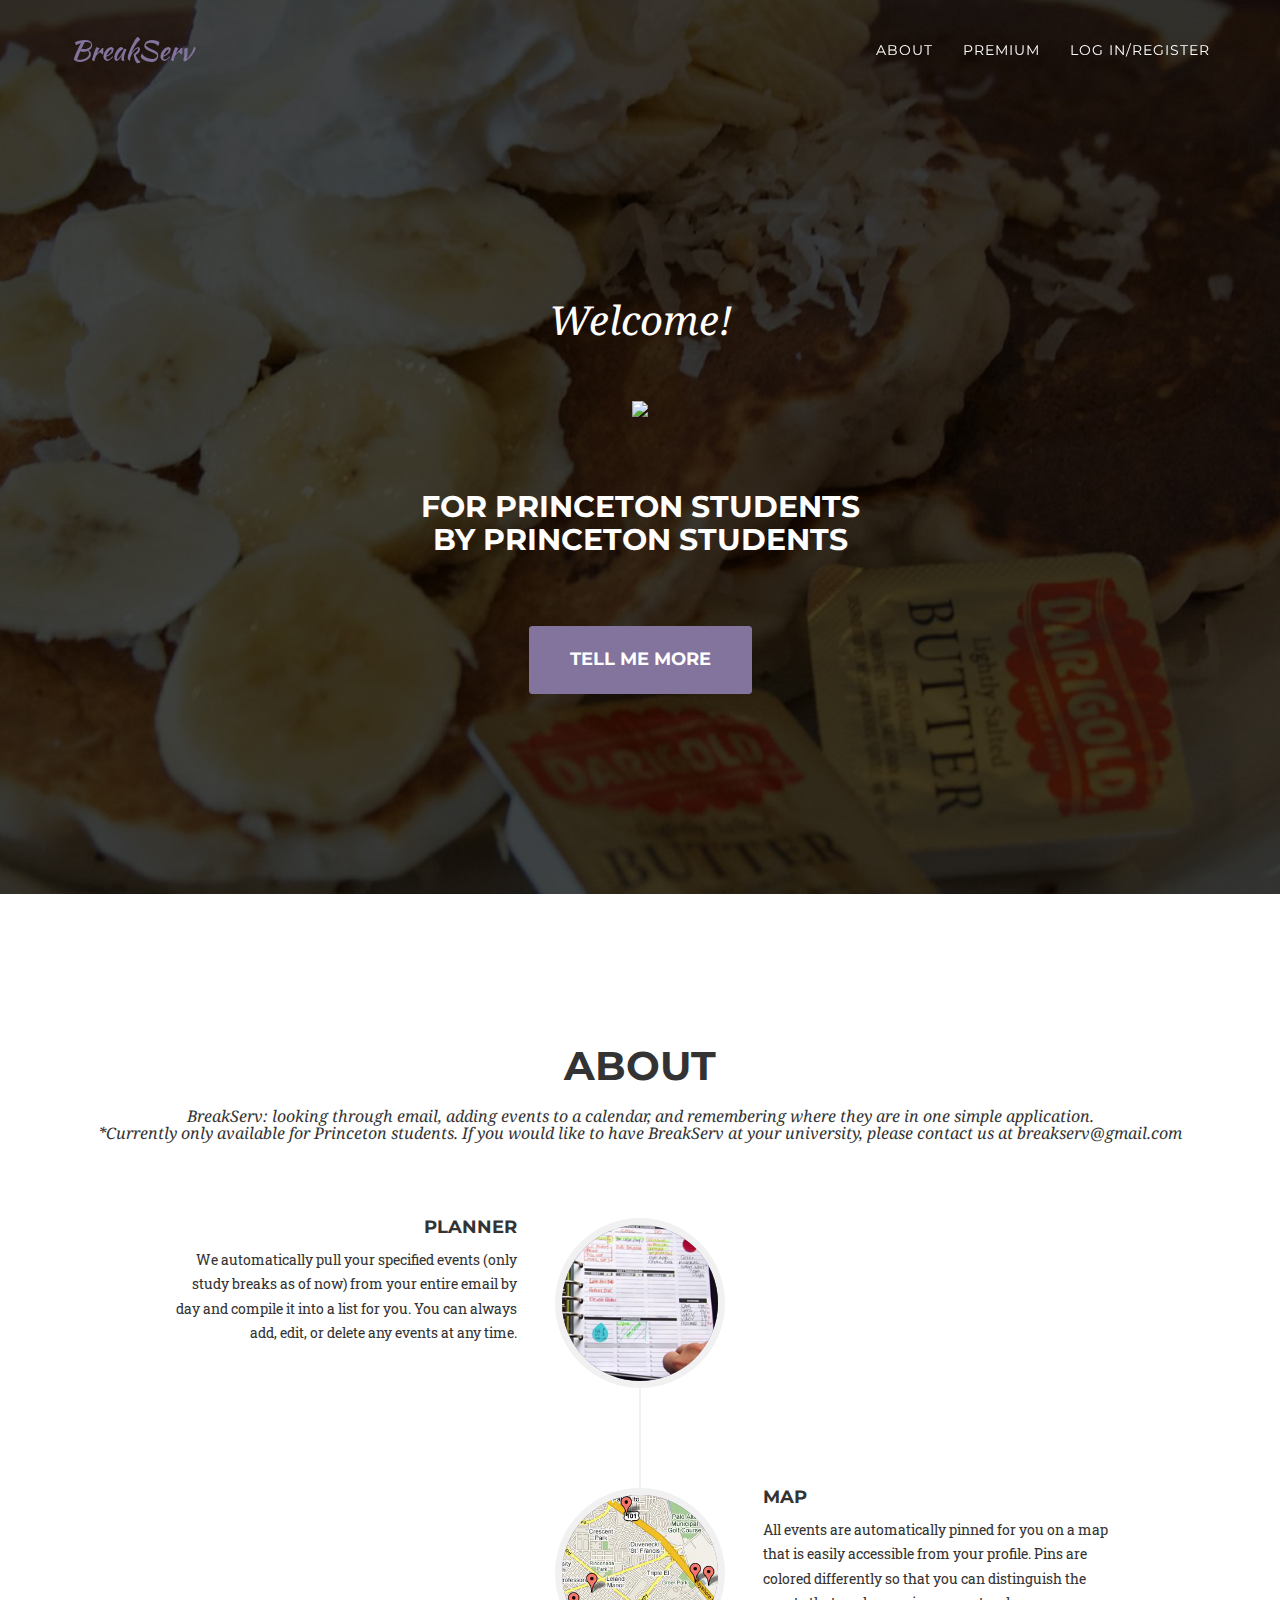
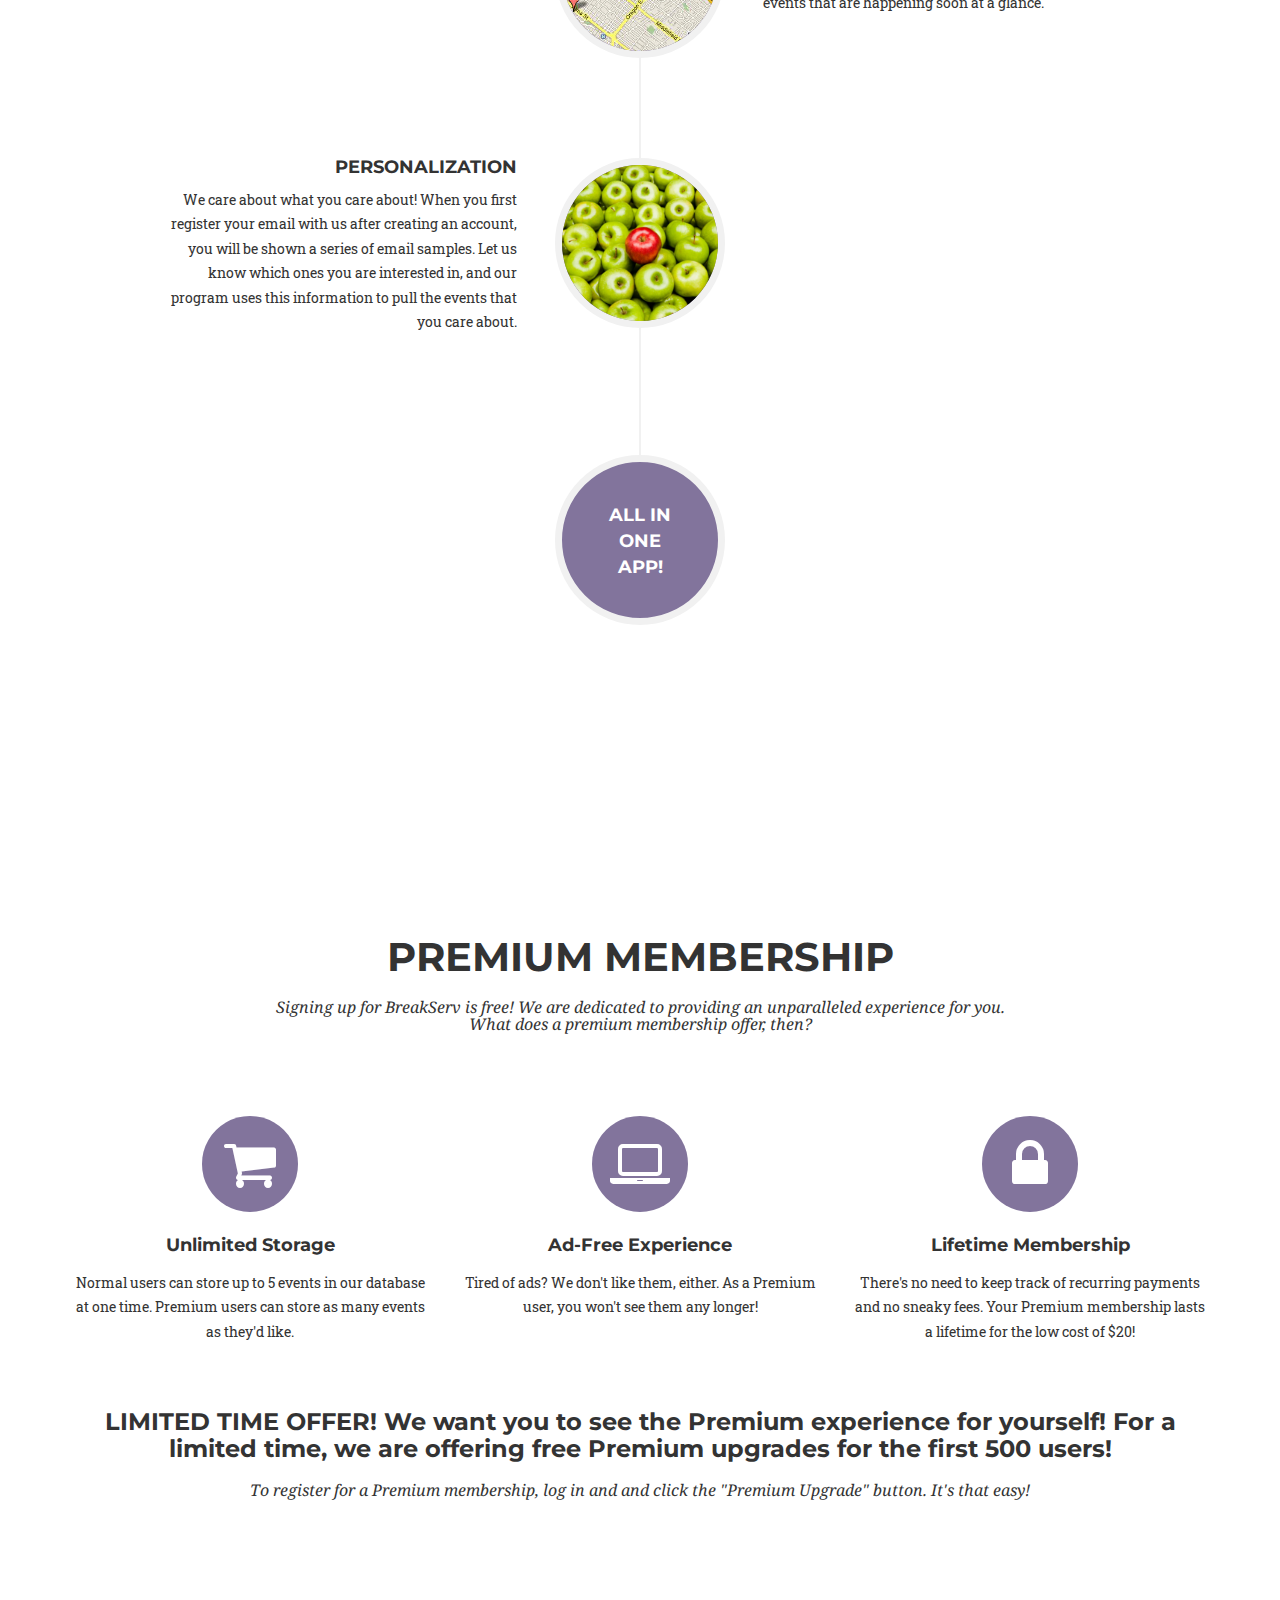
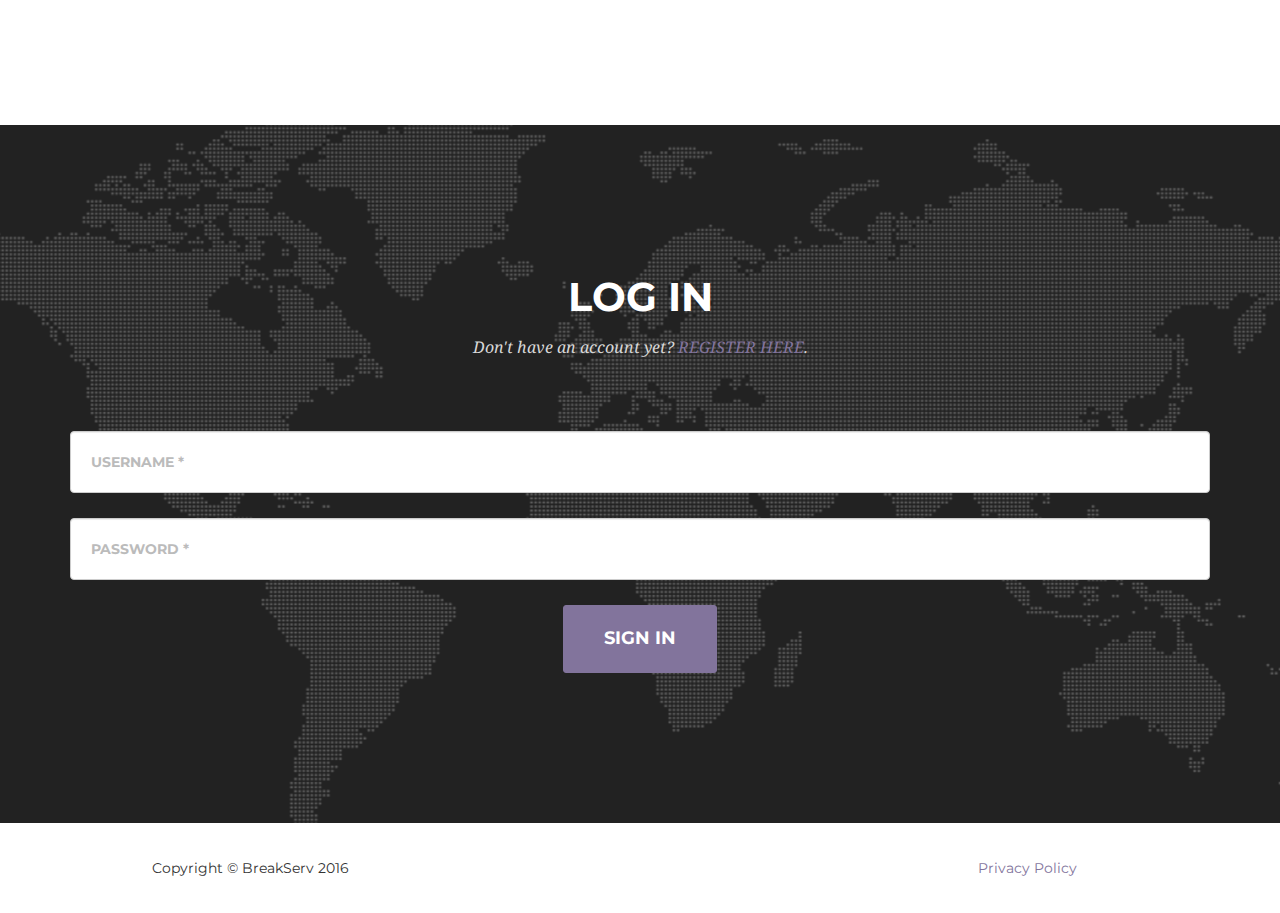
==== commit 729989fe: "." ====
--- a/index.html
+++ b/index.html
@@ -85,7 +85,8 @@
             <div class="intro-text">
                 <div class="intro-lead-in">Welcome!</div>
                 <div class="intro-heading"><img src="http://atian.mycpanel2.princeton.edu/breakserv/img/BSLogo.png" width=80%></div>
-                <a href="#about" class="page-scroll btn btn-xl">Tell Me More</a>
+                <h2 class="section-heading">For Princeton Students<BR>By Princeton Students</h2>
+                <BR><BR><BR><a href="#about" class="page-scroll btn btn-xl">Tell Me More</a>
             </div>
         </div>
     </header>
@@ -96,7 +97,7 @@
             <div class="row">
                 <div class="col-lg-12 text-center">
                     <h2 class="section-heading">About</h2>
-                    <h3 class="section-subheading text">BreakServ: looking through email, adding events to a calendar, and remembering where they are in one simple application.</h3>
+                    <h3 class="section-subheading text">BreakServ: looking through email, adding events to a calendar, and remembering where they are in one simple application.<BR>*Currently only available for Princeton students. If you would like to have BreakServ at your university, please contact us at breakserv@gmail.com</h3>
                 </div>
             </div>
             <div class="row">
@@ -253,8 +254,6 @@
                     <ul class="list-inline quicklinks">
                         <li><a href="pp.html" target="_blank">Privacy Policy</a>
                         </li>
-                        <li><a href="#">Terms of Use</a>
-                        </li>
                     </ul>
                 </div>
             </div>
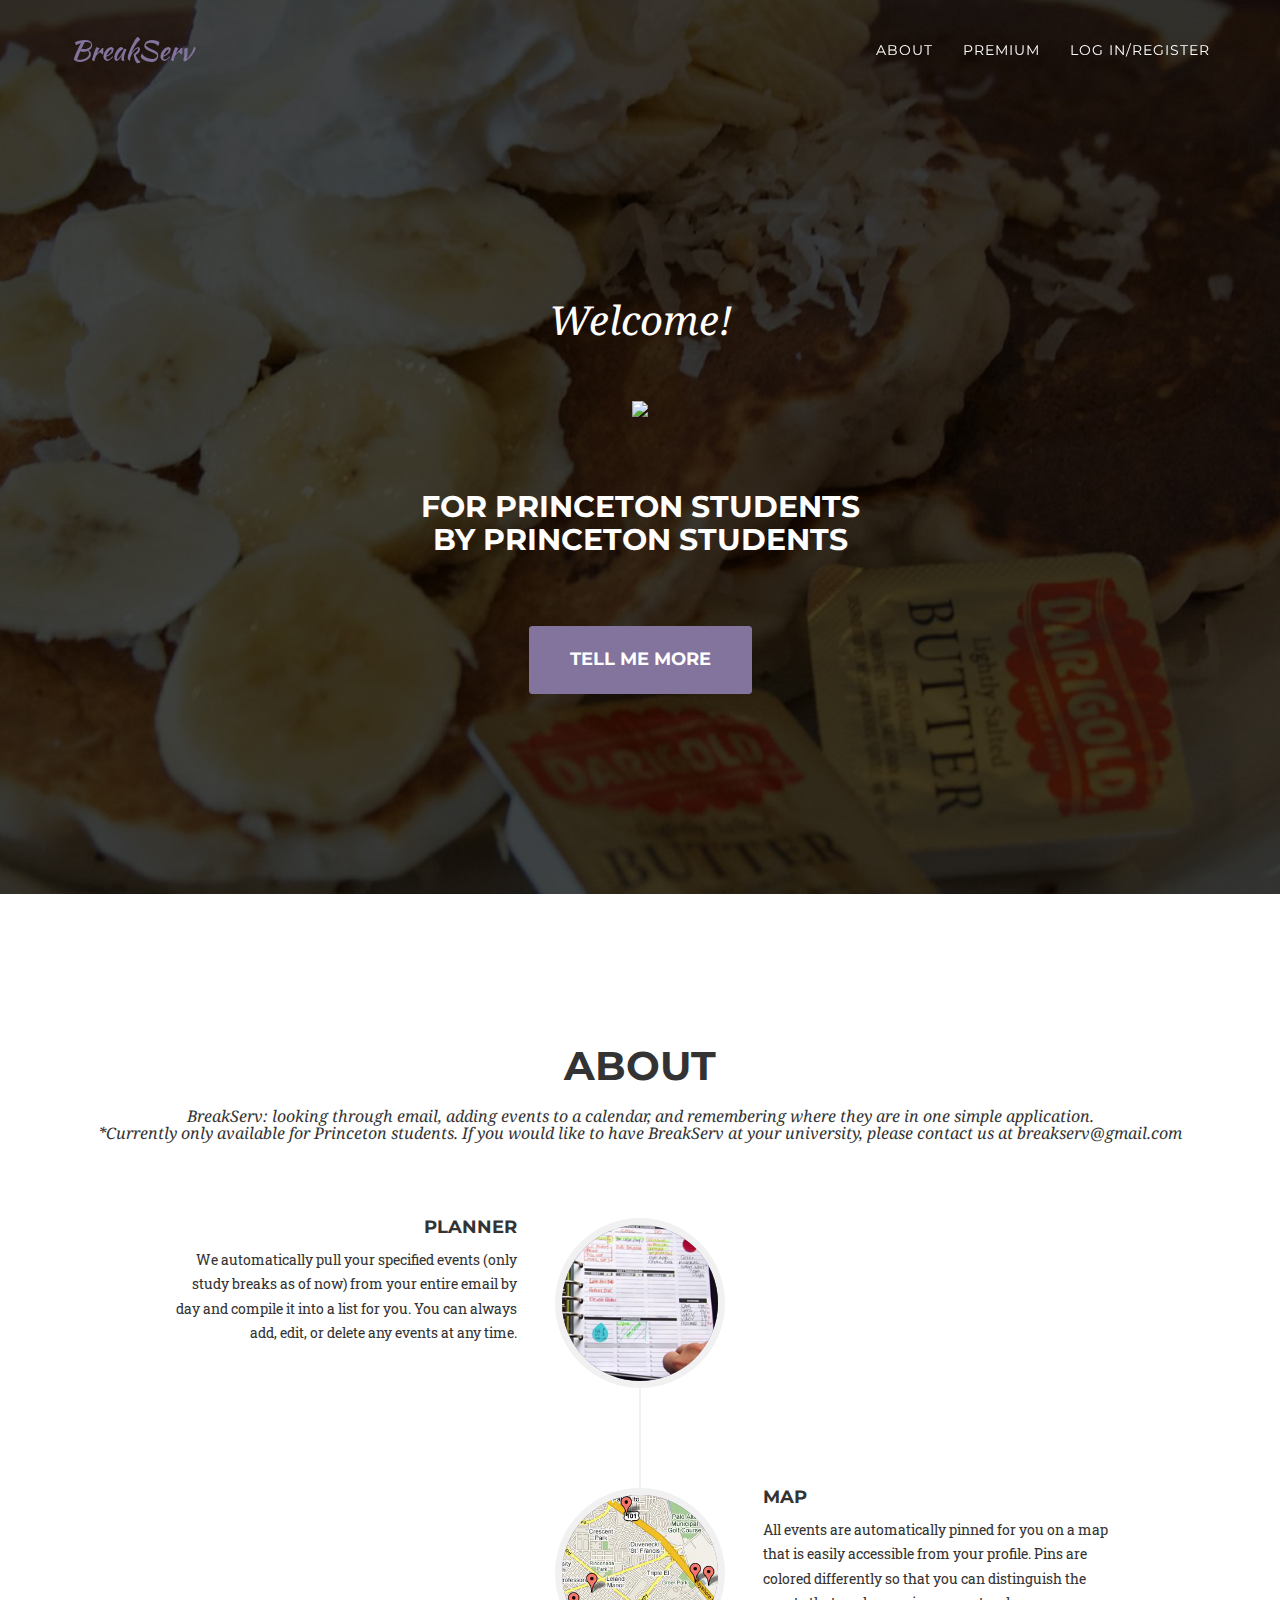
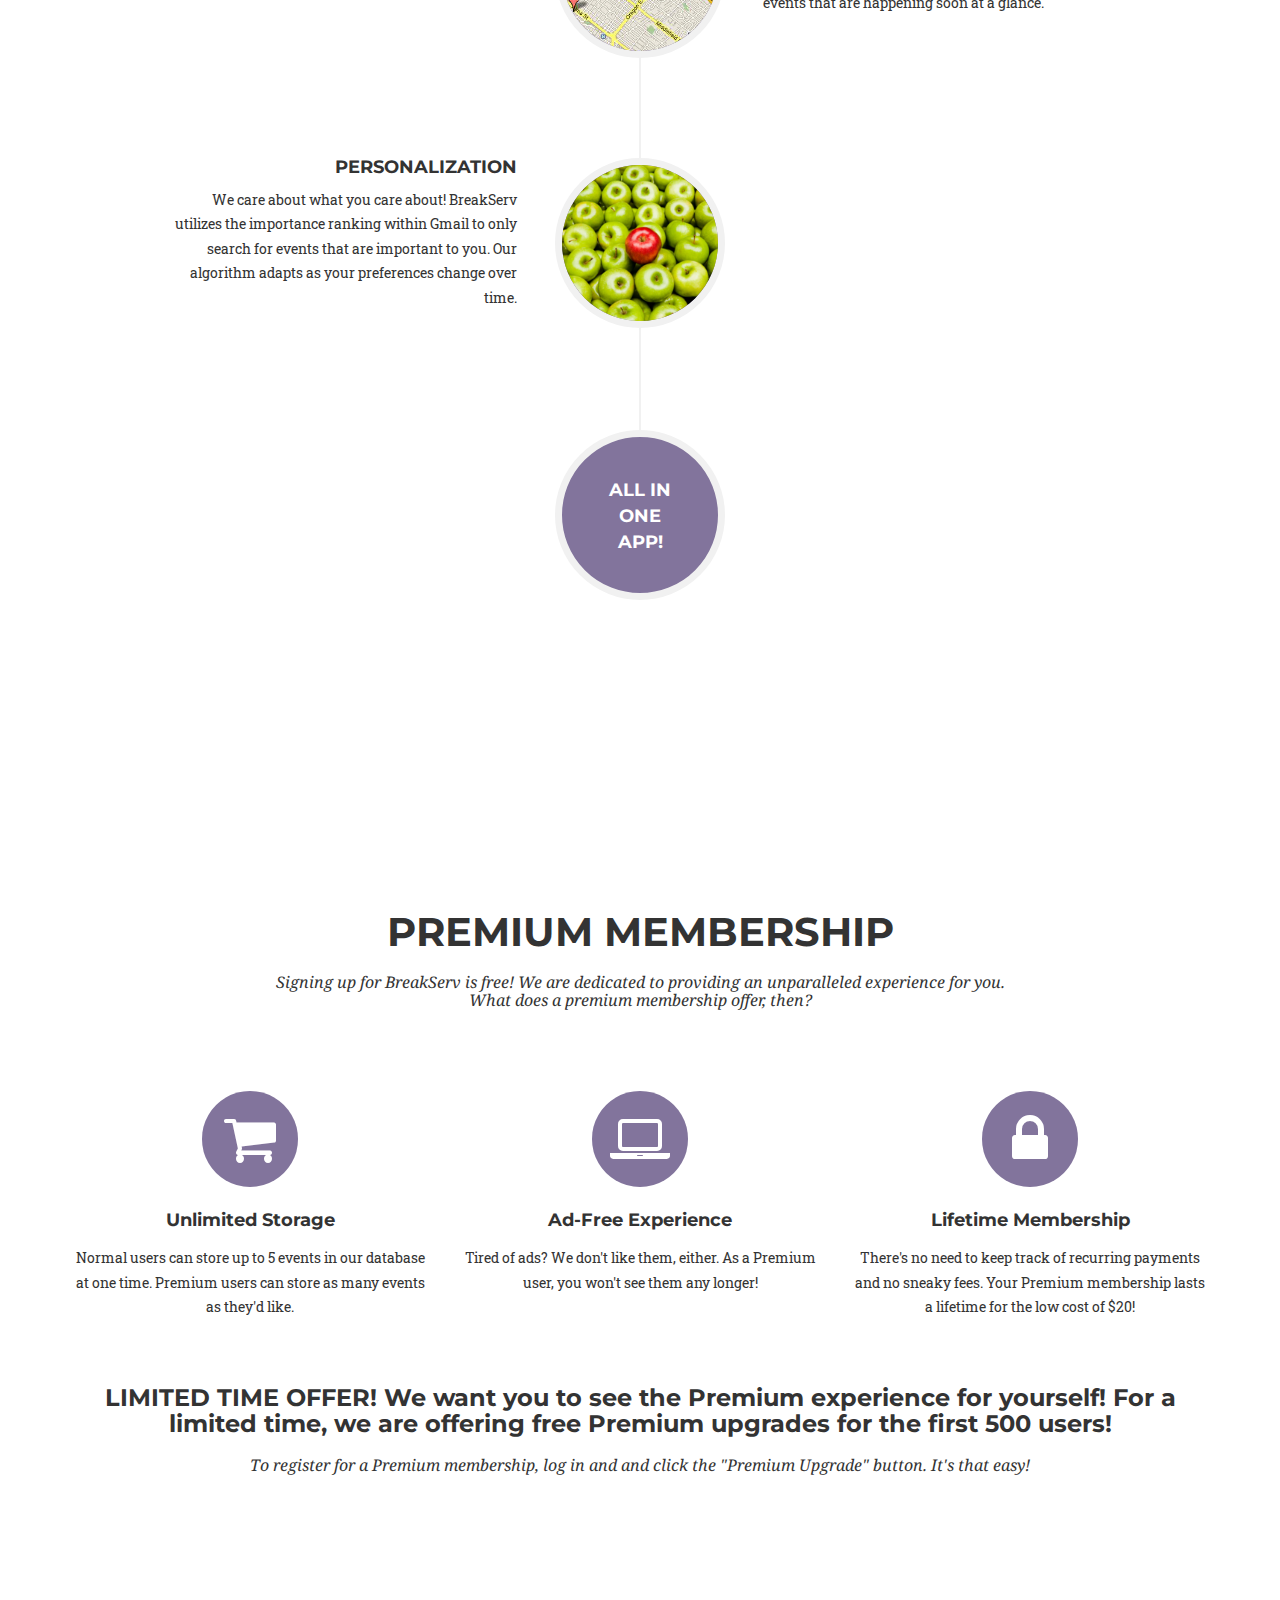
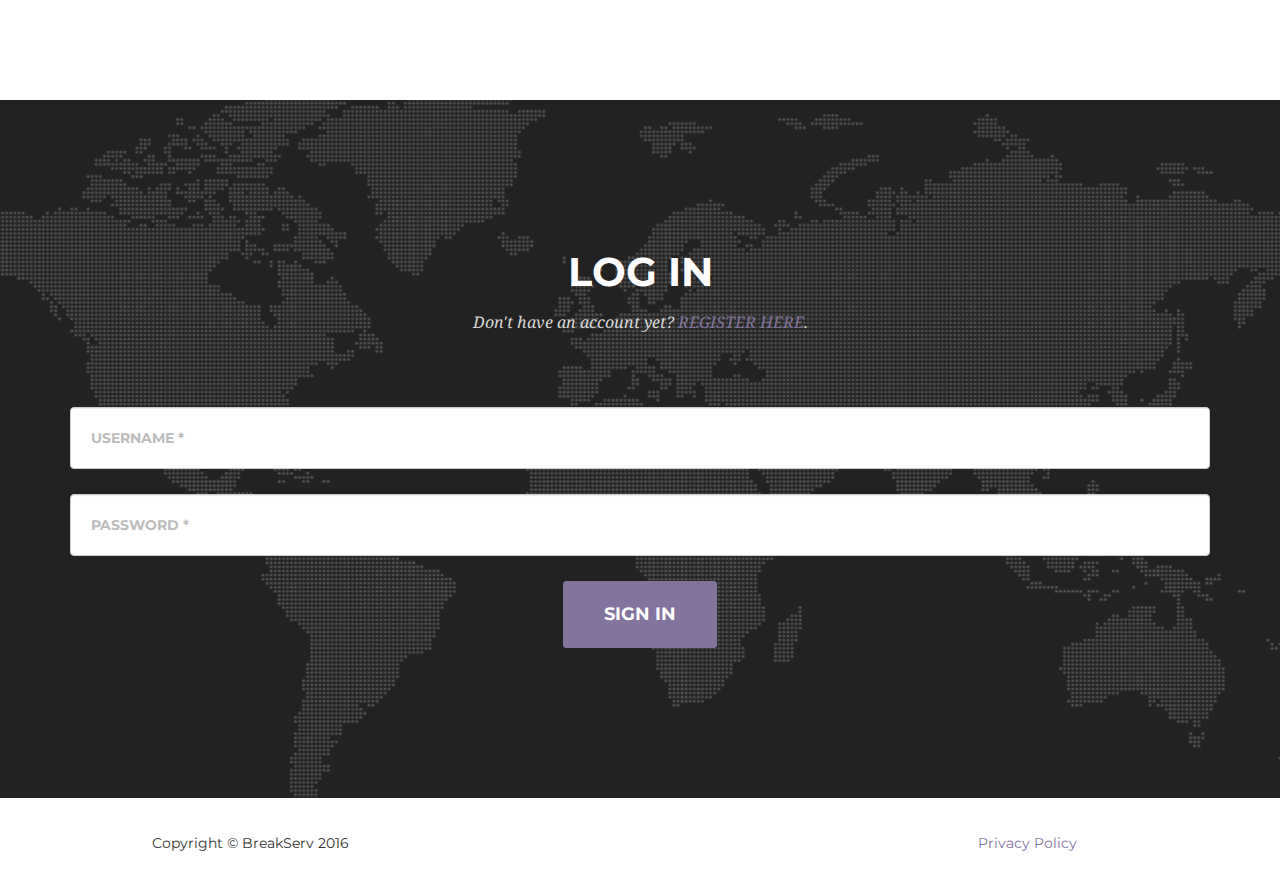
==== commit cf718c03: "." ====
--- a/index.html
+++ b/index.html
@@ -138,7 +138,7 @@
                                     <h4>Personalization</h4>
                                 </div>
                                 <div class="timeline-body">
-                                    <p class="text">We care about what you care about! When you first register your email with us after creating an account, you will be shown a series of email samples. Let us know which ones you are interested in, and our program uses this information to pull the events that you care about.</p>
+                                    <p class="text">We care about what you care about! BreakServ utilizes the importance ranking within Gmail to only search for events that are important to you. Our algorithm adapts as your preferences change over time.</p>
                                 </div>
                             </div>
                         </li> <!--
